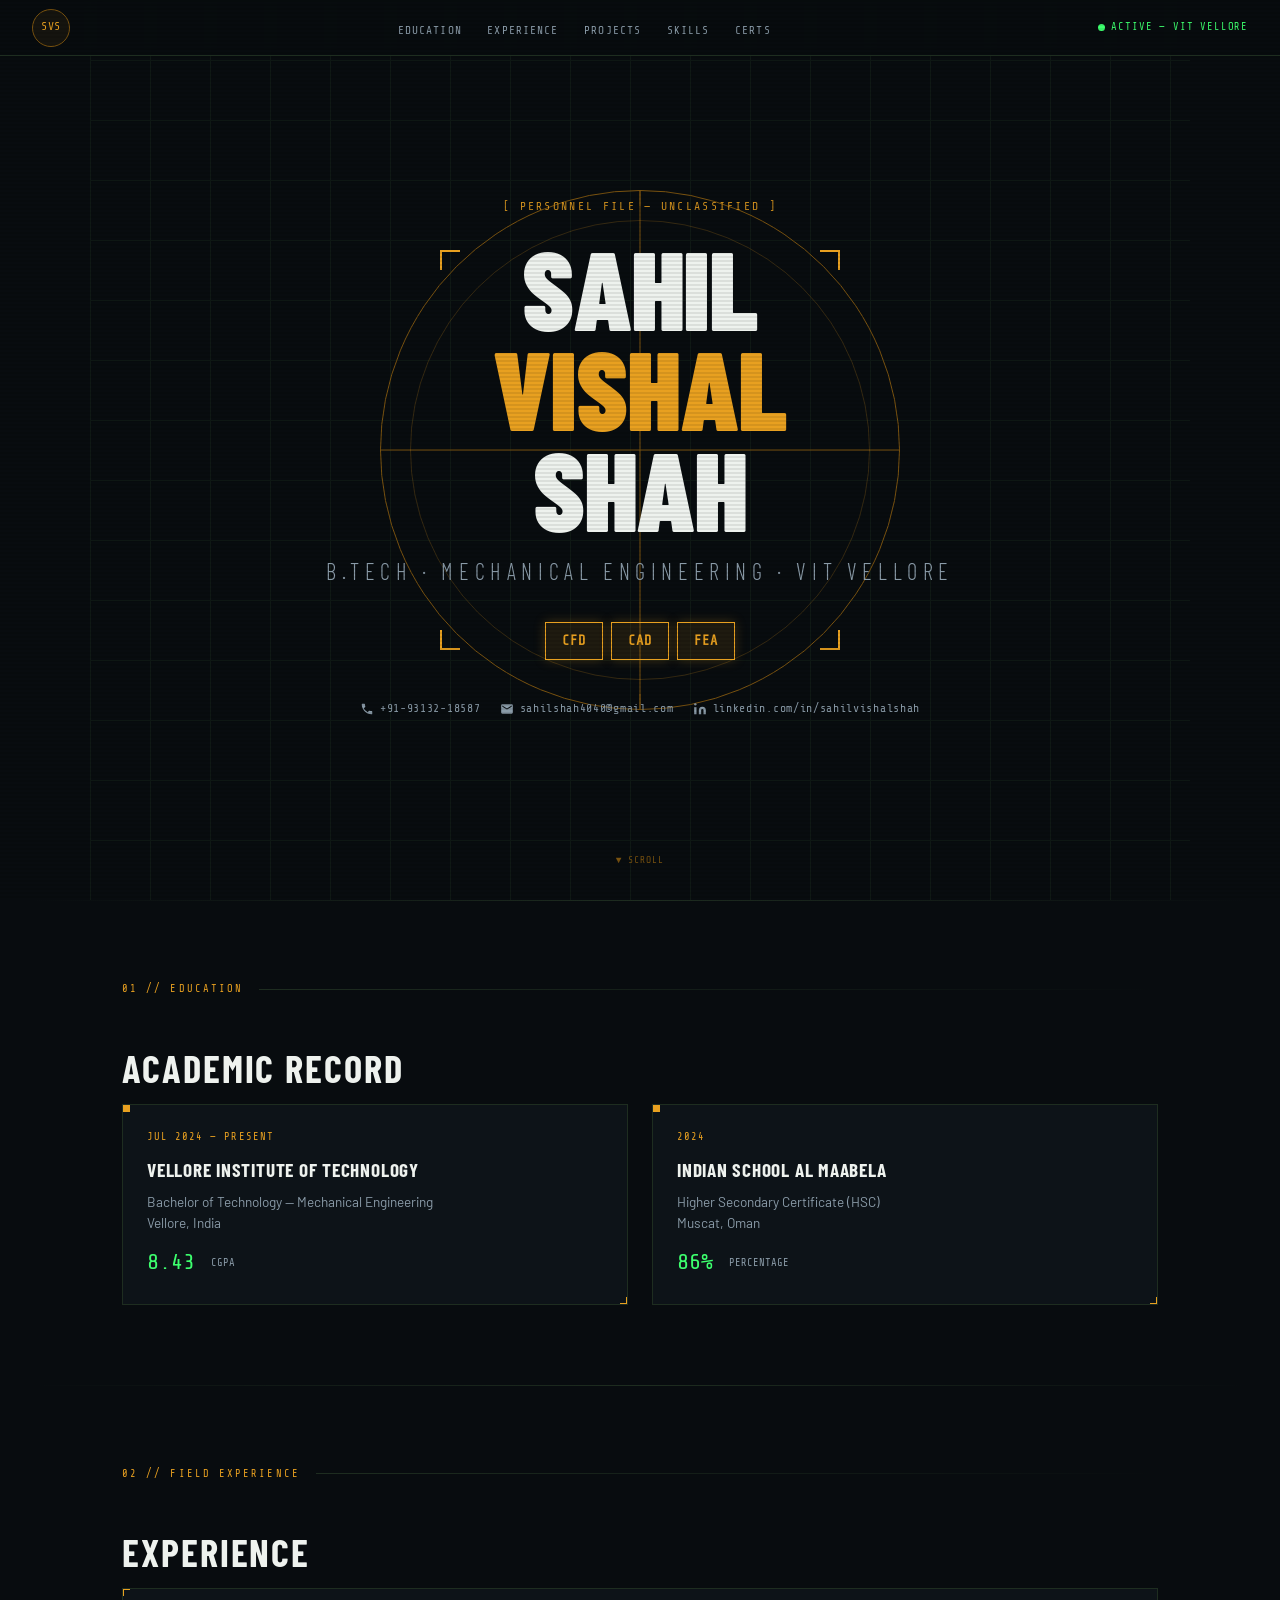
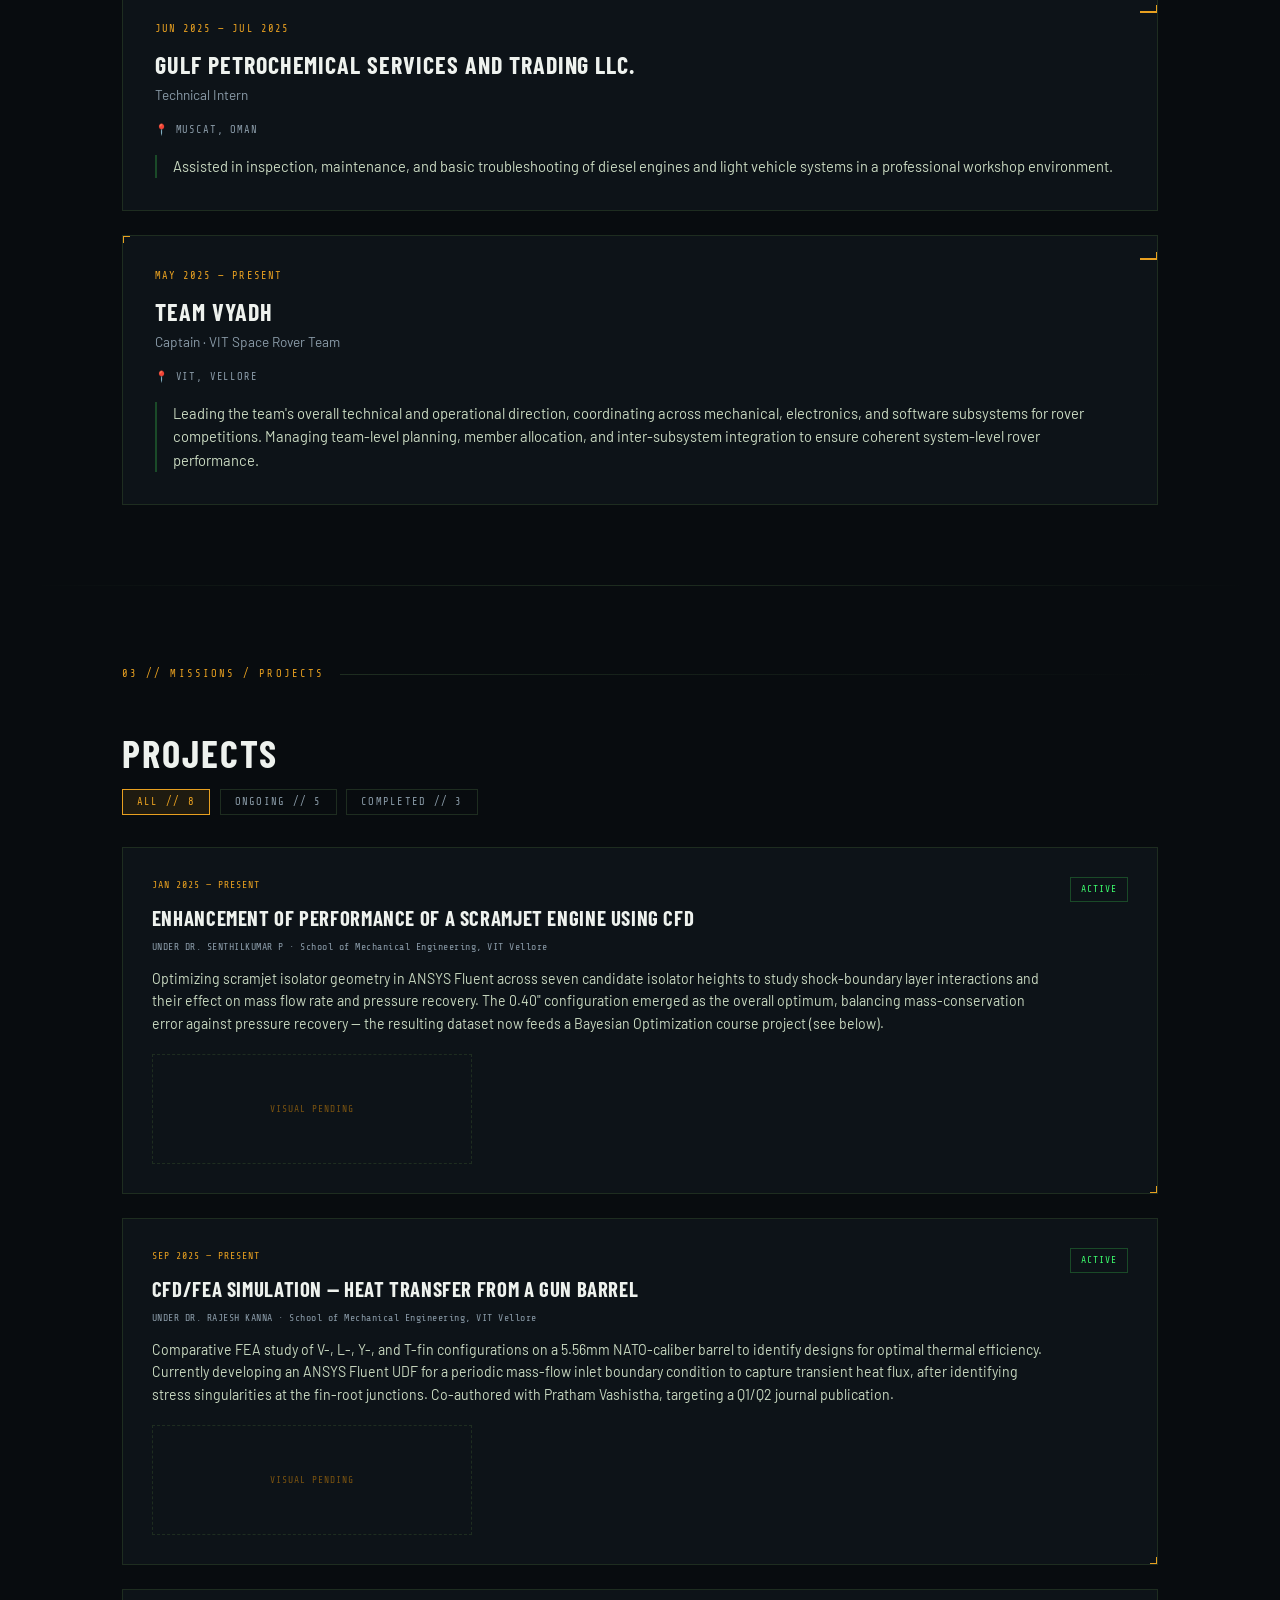
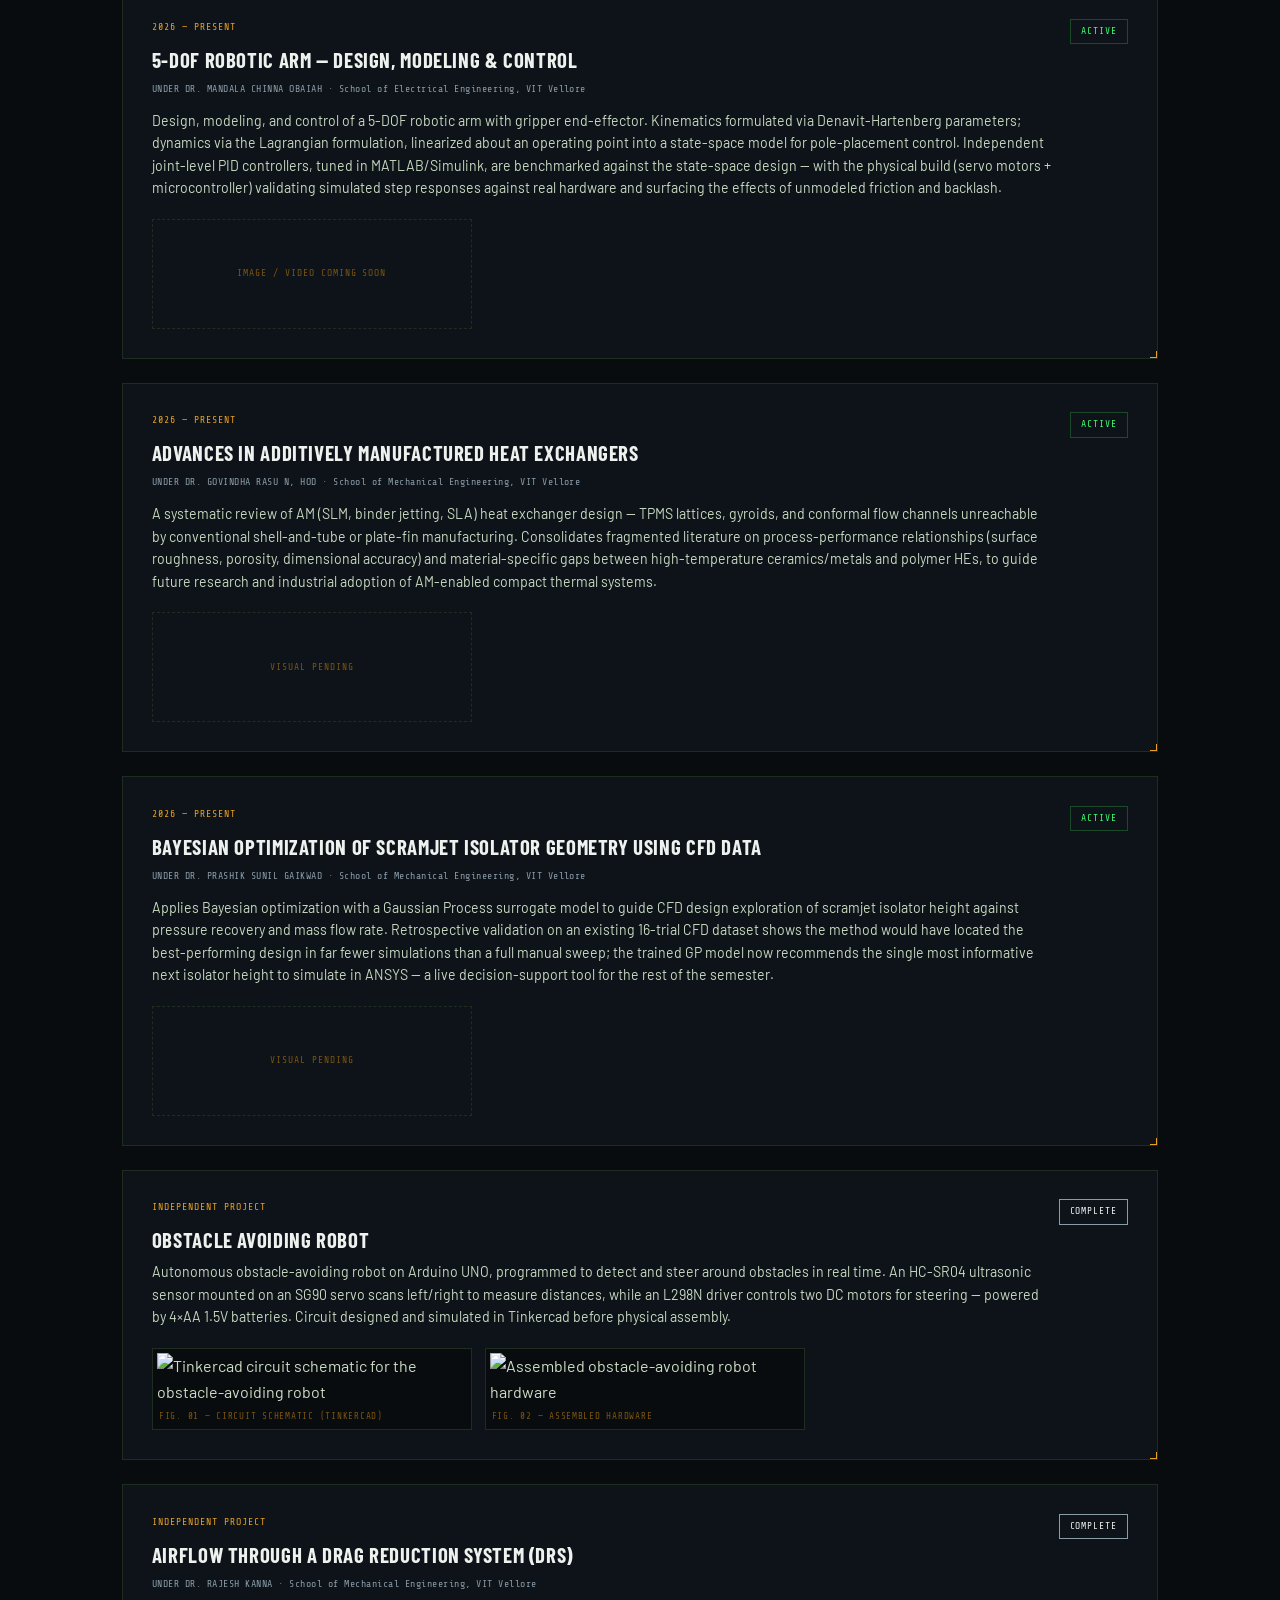
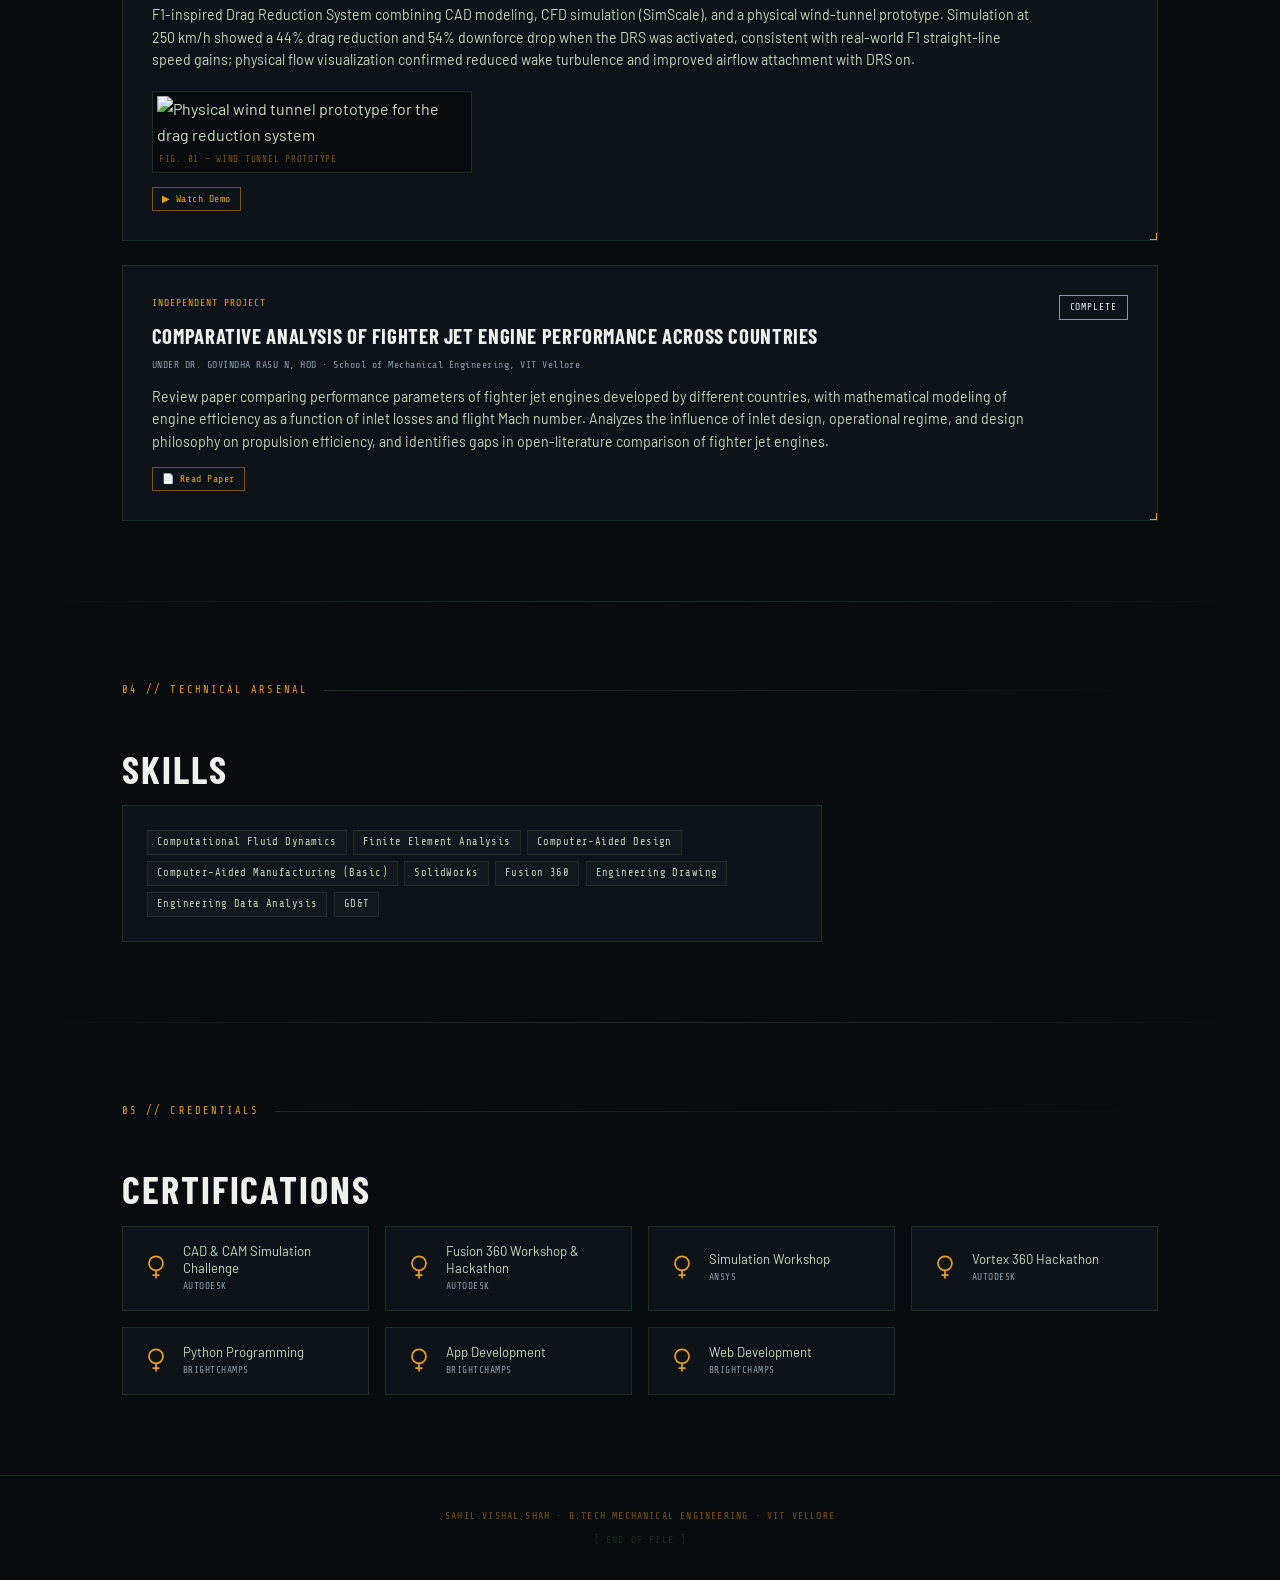
==== index.html @ 817940ab "Update index.html" ====
<!DOCTYPE html>
<html lang="en">
<head>
<meta charset="UTF-8">
<meta name="viewport" content="width=device-width, initial-scale=1.0">
<title>SAHIL VISHAL SHAH — Mechanical Engineer</title>
<link rel="preconnect" href="https://fonts.googleapis.com">
<link href="https://fonts.googleapis.com/css2?family=Share+Tech+Mono&family=Barlow+Condensed:wght@300;500;700;900&family=Barlow:wght@300;400;500&display=swap" rel="stylesheet">
<style>
  :root {
    --bg:        #080C0F;
    --panel:     #0D1318;
    --border:    #1E2D20;
    --amber:     #E8A020;
    --amber-dim: #7A5310;
    --green:     #3DFF6E;
    --green-dim: #1A4A28;
    --steel:     #8A9BA8;
    --text:      #C8D8C0;
    --white:     #EEF2EE;
    --red:       #FF4040;
  }

  *, *::before, *::after { box-sizing: border-box; margin: 0; padding: 0; }

  html { scroll-behavior: smooth; }

  body {
    background: var(--bg);
    color: var(--text);
    font-family: 'Barlow', sans-serif;
    font-size: 16px;
    line-height: 1.6;
    overflow-x: hidden;
  }

  /* ─── SCANLINE OVERLAY ─── */
  body::after {
    content: '';
    position: fixed;
    inset: 0;
    background: repeating-linear-gradient(
      0deg,
      transparent,
      transparent 2px,
      rgba(0,0,0,0.08) 2px,
      rgba(0,0,0,0.08) 4px
    );
    pointer-events: none;
    z-index: 9999;
  }

  /* ─── NAV ─── */
  nav {
    position: fixed;
    top: 0; left: 0; right: 0;
    z-index: 1000;
    display: flex;
    align-items: center;
    justify-content: space-between;
    padding: 0 2rem;
    height: 56px;
    background: rgba(8,12,15,0.92);
    border-bottom: 1px solid var(--border);
    backdrop-filter: blur(8px);
  }

  .nav-id {
    font-family: 'Share Tech Mono', monospace;
    font-size: 0.78rem;
    color: var(--amber);
    letter-spacing: 0.12em;
    text-transform: uppercase;
  }

  .logo-circle {
    width: 38px;
    height: 38px;
    border-radius: 50%;
    border: 1px solid var(--amber-dim);
    display: flex;
    align-items: center;
    justify-content: center;
    background: rgba(232,160,32,0.06);
    cursor: pointer;
    font-family: 'Share Tech Mono', monospace;
    font-size: 0.72rem;
    color: var(--amber);
    letter-spacing: 0.05em;
    transition: border-color 0.25s, background 0.25s, transform 0.25s;
  }

  .logo-circle:hover {
    border-color: var(--amber);
    background: rgba(232,160,32,0.14);
    transform: rotate(8deg);
  }

  .nav-links {
    display: flex;
    gap: 1.6rem;
    list-style: none;
  }

  .nav-links a {
    font-family: 'Share Tech Mono', monospace;
    font-size: 0.7rem;
    color: var(--steel);
    text-decoration: none;
    letter-spacing: 0.1em;
    text-transform: uppercase;
    transition: color 0.2s;
  }

  .nav-links a:hover { color: var(--amber); }

  .nav-status {
    display: flex;
    align-items: center;
    gap: 6px;
    font-family: 'Share Tech Mono', monospace;
    font-size: 0.65rem;
    color: var(--green);
    letter-spacing: 0.08em;
  }

  .status-dot {
    width: 7px; height: 7px;
    border-radius: 50%;
    background: var(--green);
    animation: pulse 2s infinite;
  }

  @keyframes pulse {
    0%, 100% { opacity: 1; }
    50% { opacity: 0.3; }
  }

  /* ─── HERO ─── */
  #hero {
    min-height: 100vh;
    display: flex;
    flex-direction: column;
    align-items: center;
    justify-content: center;
    position: relative;
    padding: 80px 2rem 4rem;
    overflow: hidden;
  }

  /* Grid background */
  #hero::before {
    content: '';
    position: absolute;
    inset: 0;
    background-image:
      linear-gradient(var(--border) 1px, transparent 1px),
      linear-gradient(90deg, var(--border) 1px, transparent 1px);
    background-size: 60px 60px;
    opacity: 0.4;
  }

  /* RETICLE — the signature element */
  .reticle {
    position: absolute;
    top: 50%; left: 50%;
    transform: translate(-50%, -50%);
    width: min(520px, 90vw);
    height: min(520px, 90vw);
    pointer-events: none;
  }

  .reticle-ring {
    position: absolute;
    inset: 0;
    border: 1px solid var(--amber-dim);
    border-radius: 50%;
    animation: reticle-spin 20s linear infinite;
  }

  .reticle-ring::before, .reticle-ring::after {
    content: '';
    position: absolute;
    background: var(--amber-dim);
  }

  /* tick marks */
  .reticle-ring::before {
    width: 1px; height: 16px;
    top: -1px; left: 50%;
    transform: translateX(-50%);
  }

  .reticle-ring::after {
    width: 1px; height: 16px;
    bottom: -1px; left: 50%;
    transform: translateX(-50%);
  }

  .reticle-inner {
    position: absolute;
    inset: 30px;
    border: 1px solid rgba(232,160,32,0.2);
    border-radius: 50%;
    animation: reticle-spin 12s linear infinite reverse;
  }

  /* crosshair lines */
  .reticle-h, .reticle-v {
    position: absolute;
    background: var(--amber-dim);
    top: 50%; left: 0; right: 0;
    height: 1px;
    transform: translateY(-50%);
  }

  .reticle-v {
    top: 0; bottom: 0; left: 50%;
    width: 1px;
    height: auto;
    transform: translateX(-50%);
  }

  /* corner brackets */
  .reticle-corner {
    position: absolute;
    width: 20px; height: 20px;
    border-color: var(--amber);
    border-style: solid;
  }

  .reticle-corner.tl { top: 60px; left: 60px; border-width: 2px 0 0 2px; }
  .reticle-corner.tr { top: 60px; right: 60px; border-width: 2px 2px 0 0; }
  .reticle-corner.bl { bottom: 60px; left: 60px; border-width: 0 0 2px 2px; }
  .reticle-corner.br { bottom: 60px; right: 60px; border-width: 0 2px 2px 0; }

  @keyframes reticle-spin {
    from { transform: rotate(0deg); }
    to   { transform: rotate(360deg); }
  }

  /* Hero content */
  .hero-content {
    position: relative;
    z-index: 2;
    text-align: center;
    max-width: 700px;
  }

  .hero-eyebrow {
    font-family: 'Share Tech Mono', monospace;
    font-size: 0.72rem;
    color: var(--amber);
    letter-spacing: 0.2em;
    text-transform: uppercase;
    margin-bottom: 1.2rem;
    opacity: 0.9;
  }

  .hero-name {
    font-family: 'Barlow Condensed', sans-serif;
    font-size: clamp(3rem, 10vw, 7rem);
    font-weight: 900;
    line-height: 0.9;
    color: var(--white);
    text-transform: uppercase;
    letter-spacing: -0.01em;
    margin-bottom: 1rem;
  }

  .hero-name span { color: var(--amber); }

  .hero-title {
    font-family: 'Barlow Condensed', monospace;
    font-size: clamp(1rem, 3vw, 1.4rem);
    font-weight: 300;
    letter-spacing: 0.25em;
    color: var(--steel);
    text-transform: uppercase;
    margin-bottom: 2rem;
  }

  .hero-tags {
    display: flex;
    flex-wrap: wrap;
    gap: 0.5rem;
    justify-content: center;
    margin-bottom: 2.5rem;
  }

  .tag {
    font-family: 'Share Tech Mono', monospace;
    font-size: 0.65rem;
    padding: 4px 10px;
    border: 1px solid var(--border);
    color: var(--steel);
    letter-spacing: 0.08em;
    text-transform: uppercase;
  }

  .tag.highlight {
    border-color: var(--amber);
    color: var(--amber);
    font-size: 0.85rem;
    font-weight: 700;
    padding: 7px 16px;
    background: rgba(232,160,32,0.1);
    box-shadow: 0 0 12px rgba(232,160,32,0.25);
  }

  .hero-contacts {
    display: flex;
    flex-wrap: wrap;
    gap: 1.2rem;
    justify-content: center;
  }

  .contact-link {
    font-family: 'Share Tech Mono', monospace;
    font-size: 0.72rem;
    color: var(--steel);
    text-decoration: none;
    letter-spacing: 0.06em;
    display: flex;
    align-items: center;
    gap: 6px;
    transition: color 0.2s;
  }

  .contact-link:hover { color: var(--amber); }
  .contact-link svg { width: 14px; height: 14px; fill: currentColor; }

  /* scroll cue */
  .scroll-cue {
    position: absolute;
    bottom: 2rem;
    left: 50%;
    transform: translateX(-50%);
    display: flex;
    flex-direction: column;
    align-items: center;
    gap: 6px;
    font-family: 'Share Tech Mono', monospace;
    font-size: 0.6rem;
    color: var(--amber-dim);
    letter-spacing: 0.1em;
    animation: bounce 2s infinite;
  }

  @keyframes bounce {
    0%, 100% { transform: translateX(-50%) translateY(0); }
    50% { transform: translateX(-50%) translateY(6px); }
  }

  /* ─── SECTIONS ─── */
  section {
    max-width: 1100px;
    margin: 0 auto;
    padding: 5rem 2rem;
  }

  .section-header {
    display: flex;
    align-items: center;
    gap: 1rem;
    margin-bottom: 2.5rem;
  }

  .section-label {
    font-family: 'Share Tech Mono', monospace;
    font-size: 0.65rem;
    color: var(--amber);
    letter-spacing: 0.2em;
    text-transform: uppercase;
    white-space: nowrap;
  }

  .section-line {
    flex: 1;
    height: 1px;
    background: linear-gradient(90deg, var(--border), transparent);
  }

  .section-title {
    font-family: 'Barlow Condensed', sans-serif;
    font-size: clamp(1.6rem, 4vw, 2.4rem);
    font-weight: 700;
    color: var(--white);
    text-transform: uppercase;
    letter-spacing: 0.05em;
    margin-bottom: 0.3rem;
  }

  /* ─── EDUCATION ─── */
  .edu-cards {
    display: grid;
    grid-template-columns: repeat(auto-fit, minmax(280px, 1fr));
    gap: 1.5rem;
  }

  .edu-card {
    border: 1px solid var(--border);
    padding: 1.5rem;
    background: var(--panel);
    position: relative;
    overflow: hidden;
    transition: border-color 0.3s;
  }

  .edu-card::before {
    content: '';
    position: absolute;
    top: 0; left: 0;
    width: 3px;
    height: 100%;
    background: var(--amber);
  }

  .edu-card:hover { border-color: var(--amber-dim); }

  .edu-period {
    font-family: 'Share Tech Mono', monospace;
    font-size: 0.65rem;
    color: var(--amber);
    letter-spacing: 0.1em;
    margin-bottom: 0.6rem;
  }

  .edu-institution {
    font-family: 'Barlow Condensed', sans-serif;
    font-size: 1.2rem;
    font-weight: 700;
    color: var(--white);
    text-transform: uppercase;
    letter-spacing: 0.04em;
    margin-bottom: 0.3rem;
  }

  .edu-degree {
    font-size: 0.85rem;
    color: var(--steel);
    margin-bottom: 0.6rem;
  }

  .edu-score {
    font-family: 'Share Tech Mono', monospace;
    font-size: 1.4rem;
    color: var(--green);
  }

  .edu-score small {
    font-size: 0.65rem;
    color: var(--steel);
    vertical-align: middle;
    margin-left: 4px;
  }

  /* ─── EXPERIENCE / INTERNSHIP ─── */
  .exp-block {
    border: 1px solid var(--border);
    background: var(--panel);
    padding: 2rem;
    position: relative;
    overflow: hidden;
  }

  .exp-block::after {
    content: 'INTERNSHIP';
    position: absolute;
    top: 1rem; right: 1rem;
    font-family: 'Share Tech Mono', monospace;
    font-size: 0.6rem;
    color: var(--amber-dim);
    letter-spacing: 0.15em;
    border: 1px solid var(--amber-dim);
    padding: 2px 8px;
  }

  .exp-period {
    font-family: 'Share Tech Mono', monospace;
    font-size: 0.65rem;
    color: var(--amber);
    letter-spacing: 0.1em;
    margin-bottom: 0.5rem;
  }

  .exp-company {
    font-family: 'Barlow Condensed', sans-serif;
    font-size: 1.5rem;
    font-weight: 700;
    color: var(--white);
    text-transform: uppercase;
    letter-spacing: 0.04em;
  }

  .exp-role {
    font-size: 0.85rem;
    color: var(--steel);
    margin-bottom: 1rem;
  }

  .exp-location {
    font-family: 'Share Tech Mono', monospace;
    font-size: 0.65rem;
    color: var(--steel);
    letter-spacing: 0.08em;
    margin-bottom: 1rem;
  }

  .exp-desc {
    font-size: 0.92rem;
    color: var(--text);
    border-left: 2px solid var(--green-dim);
    padding-left: 1rem;
  }

  /* ─── PROJECTS ─── */
  .project-cards {
    display: grid;
    gap: 1.5rem;
  }

  .project-card {
    border: 1px solid var(--border);
    background: var(--panel);
    padding: 1.8rem;
    display: grid;
    grid-template-columns: 1fr auto;
    gap: 1rem;
    align-items: start;
    transition: border-color 0.3s, background 0.3s;
    position: relative;
    overflow: hidden;
  }

  .project-card::before {
    content: '';
    position: absolute;
    inset: 0;
    background: linear-gradient(135deg, rgba(232,160,32,0.04), transparent 60%);
    opacity: 0;
    transition: opacity 0.3s;
  }

  .project-card:hover { border-color: var(--amber-dim); }
  .project-card:hover::before { opacity: 1; }

  .project-period {
    font-family: 'Share Tech Mono', monospace;
    font-size: 0.62rem;
    color: var(--amber);
    letter-spacing: 0.1em;
    margin-bottom: 0.5rem;
  }

  .project-title {
    font-family: 'Barlow Condensed', sans-serif;
    font-size: 1.3rem;
    font-weight: 700;
    color: var(--white);
    text-transform: uppercase;
    letter-spacing: 0.03em;
    margin-bottom: 0.3rem;
  }

  .project-supervisor {
    font-family: 'Share Tech Mono', monospace;
    font-size: 0.62rem;
    color: var(--steel);
    letter-spacing: 0.05em;
    margin-bottom: 0.8rem;
  }

  .project-desc {
    font-size: 0.88rem;
    color: var(--text);
  }

  .project-badge {
    font-family: 'Share Tech Mono', monospace;
    font-size: 0.6rem;
    padding: 4px 10px;
    border: 1px solid var(--green-dim);
    color: var(--green);
    letter-spacing: 0.1em;
    white-space: nowrap;
    height: fit-content;
  }

  .project-badge.complete {
    border: 1px solid var(--steel);
    color: var(--white);
  }

  .project-card[data-status="hidden"] { display: none; }

  /* ─── PROJECT FILTER ─── */
  .project-filter {
    display: flex;
    gap: 0.6rem;
    margin-bottom: 2rem;
    flex-wrap: wrap;
  }

  .filter-btn {
    font-family: 'Share Tech Mono', monospace;
    font-size: 0.65rem;
    letter-spacing: 0.12em;
    text-transform: uppercase;
    padding: 6px 14px;
    border: 1px solid var(--border);
    background: transparent;
    color: var(--steel);
    cursor: pointer;
    transition: border-color 0.2s, color 0.2s, background 0.2s;
  }

  .filter-btn:hover { border-color: var(--amber-dim); color: var(--amber); }

  .filter-btn.active {
    border-color: var(--amber);
    color: var(--amber);
    background: rgba(232,160,32,0.1);
  }

  /* ─── PROJECT META (guide line + links) ─── */
  .project-guide {
    font-family: 'Share Tech Mono', monospace;
    font-size: 0.62rem;
    color: var(--steel);
    letter-spacing: 0.05em;
    margin-bottom: 0.8rem;
  }

  .project-links {
    display: flex;
    gap: 0.6rem;
    flex-wrap: wrap;
    margin-top: 0.9rem;
  }

  .project-link {
    font-family: 'Share Tech Mono', monospace;
    font-size: 0.62rem;
    color: var(--amber);
    text-decoration: none;
    letter-spacing: 0.05em;
    border: 1px solid var(--amber-dim);
    padding: 3px 9px;
    white-space: nowrap;
    transition: background 0.2s;
  }

  .project-link:hover { background: rgba(232,160,32,0.1); }

  /* ─── PROJECT IMAGES ─── */
  .project-images {
    display: flex;
    gap: 0.8rem;
    flex-wrap: wrap;
    margin-top: 1.2rem;
  }

  .project-img-frame {
    position: relative;
    flex: 1 1 220px;
    max-width: 320px;
    border: 1px solid var(--border);
    background: var(--bg);
    padding: 4px;
  }

  .project-img-frame img {
    display: block;
    width: 100%;
    height: auto;
    filter: saturate(0.9) contrast(1.05);
  }

  .project-img-caption {
    font-family: 'Share Tech Mono', monospace;
    font-size: 0.58rem;
    color: var(--amber-dim);
    letter-spacing: 0.08em;
    text-transform: uppercase;
    padding: 5px 2px 1px;
  }

  .project-img-placeholder {
    flex: 1 1 220px;
    max-width: 320px;
    min-height: 110px;
    border: 1px dashed var(--border);
    display: flex;
    align-items: center;
    justify-content: center;
    text-align: center;
    padding: 1rem;
  }

  .project-img-placeholder span {
    font-family: 'Share Tech Mono', monospace;
    font-size: 0.6rem;
    color: var(--amber-dim);
    letter-spacing: 0.1em;
    text-transform: uppercase;
  }

  /* ─── SKILLS ─── */
  .skills-grid {
    display: grid;
    grid-template-columns: repeat(auto-fit, minmax(240px, 1fr));
    gap: 1.5rem;
  }

  .skill-group {
    border: 1px solid var(--border);
    background: var(--panel);
    padding: 1.5rem;
  }

  .skill-group-title {
    font-family: 'Share Tech Mono', monospace;
    font-size: 0.65rem;
    color: var(--amber);
    letter-spacing: 0.15em;
    text-transform: uppercase;
    margin-bottom: 1rem;
    padding-bottom: 0.5rem;
    border-bottom: 1px solid var(--border);
  }

  .skill-list {
    display: flex;
    flex-wrap: wrap;
    gap: 0.4rem;
  }

  .skill-pill {
    font-family: 'Share Tech Mono', monospace;
    font-size: 0.65rem;
    padding: 3px 9px;
    border: 1px solid var(--border);
    color: var(--text);
    letter-spacing: 0.04em;
    background: rgba(255,255,255,0.02);
    transition: border-color 0.2s, color 0.2s;
  }

  .skill-pill:hover {
    border-color: var(--amber-dim);
    color: var(--amber);
  }

  /* ─── CERTIFICATIONS ─── */
  .cert-list {
    display: grid;
    grid-template-columns: repeat(auto-fit, minmax(220px, 1fr));
    gap: 1rem;
  }

  .cert-item {
    border: 1px solid var(--border);
    background: var(--panel);
    padding: 1rem 1.2rem;
    display: flex;
    align-items: center;
    gap: 0.8rem;
    transition: border-color 0.25s;
  }

  .cert-item:hover { border-color: var(--amber-dim); }

  .cert-icon {
    width: 28px; height: 28px;
    flex-shrink: 0;
    color: var(--amber);
  }

  .cert-name {
    font-size: 0.82rem;
    color: var(--text);
    line-height: 1.3;
  }

  .cert-issuer {
    font-family: 'Share Tech Mono', monospace;
    font-size: 0.6rem;
    color: var(--steel);
    letter-spacing: 0.05em;
    margin-top: 2px;
  }

  /* ─── FOOTER ─── */
  footer {
    border-top: 1px solid var(--border);
    padding: 2rem;
    text-align: center;
    font-family: 'Share Tech Mono', monospace;
    font-size: 0.62rem;
    color: var(--amber-dim);
    letter-spacing: 0.12em;
    text-transform: uppercase;
  }

  /* ─── DIVIDER ─── */
  .section-divider {
    height: 1px;
    background: linear-gradient(90deg, transparent, var(--border), transparent);
    margin: 0 2rem;
  }

  /* ─── HUD CORNERS (decorative on cards) ─── */
  .hud-corners {
    position: relative;
  }

  .hud-corners::before,
  .hud-corners::after {
    content: '';
    position: absolute;
    width: 8px; height: 8px;
    border-color: var(--amber);
    border-style: solid;
  }

  .hud-corners::before { top: -1px; left: -1px; border-width: 2px 0 0 2px; }
  .hud-corners::after  { bottom: -1px; right: -1px; border-width: 0 2px 2px 0; }

  /* ─── MOBILE NAV ─── */
  .hamburger {
    display: none;
    flex-direction: column;
    gap: 5px;
    cursor: pointer;
    padding: 4px;
  }

  .hamburger span {
    display: block;
    width: 22px; height: 2px;
    background: var(--amber);
    transition: 0.3s;
  }

  .mobile-menu {
    display: none;
    position: fixed;
    top: 56px; left: 0; right: 0;
    background: rgba(8,12,15,0.98);
    border-bottom: 1px solid var(--border);
    padding: 1.5rem 2rem;
    z-index: 999;
    flex-direction: column;
    gap: 1rem;
  }

  .mobile-menu.open { display: flex; }

  .mobile-menu a {
    font-family: 'Share Tech Mono', monospace;
    font-size: 0.8rem;
    color: var(--steel);
    text-decoration: none;
    letter-spacing: 0.1em;
    text-transform: uppercase;
    padding: 0.5rem 0;
    border-bottom: 1px solid var(--border);
  }

  .mobile-menu a:hover { color: var(--amber); }

  @media (max-width: 700px) {
    .nav-links { display: none; }
    .nav-status { display: none; }
    .hamburger { display: flex; }

    .project-card {
      grid-template-columns: 1fr;
    }

    .reticle {
      width: 80vw; height: 80vw;
    }

    .reticle-corner.tl { top: 30px; left: 30px; }
    .reticle-corner.tr { top: 30px; right: 30px; }
    .reticle-corner.bl { bottom: 30px; left: 30px; }
    .reticle-corner.br { bottom: 30px; right: 30px; }
  }

  /* ─── FADE IN ANIMATIONS ─── */
  .reveal {
    opacity: 0;
    transform: translateY(20px);
    transition: opacity 0.6s ease, transform 0.6s ease;
  }

  .reveal.visible {
    opacity: 1;
    transform: none;
  }
</style>
</head>
<body>

<!-- NAV -->
<nav>
  <div class="logo-circle" onclick="window.scrollTo({top:0, behavior:'smooth'})" title="Back to top">SVS</div>
  <ul class="nav-links">
    <li><a href="#education">Education</a></li>
    <li><a href="#experience">Experience</a></li>
    <li><a href="#projects">Projects</a></li>
    <li><a href="#skills">Skills</a></li>
    <li><a href="#certs">Certs</a></li>
  </ul>
  <div class="nav-status">
    <span class="status-dot"></span>
    ACTIVE — VIT VELLORE
  </div>
  <div class="hamburger" onclick="toggleMenu()">
    <span></span><span></span><span></span>
  </div>
</nav>

<!-- MOBILE MENU -->
<div class="mobile-menu" id="mobileMenu">
  <a href="#education" onclick="closeMenu()">Education</a>
  <a href="#experience" onclick="closeMenu()">Experience</a>
  <a href="#projects" onclick="closeMenu()">Projects</a>
  <a href="#skills" onclick="closeMenu()">Skills</a>
  <a href="#certs" onclick="closeMenu()">Certifications</a>
</div>

<!-- HERO -->
<section id="hero">
  <!-- Targeting reticle -->
  <div class="reticle">
    <div class="reticle-ring">
      <div class="reticle-h"></div>
      <div class="reticle-v"></div>
    </div>
    <div class="reticle-inner"></div>
    <div class="reticle-corner tl"></div>
    <div class="reticle-corner tr"></div>
    <div class="reticle-corner bl"></div>
    <div class="reticle-corner br"></div>
  </div>

  <div class="hero-content">
    <div class="hero-eyebrow">[ PERSONNEL FILE — UNCLASSIFIED ]</div>
    <h1 class="hero-name">SAHIL<br><span>VISHAL</span><br>SHAH</h1>
    <div class="hero-title">B.Tech · Mechanical Engineering · VIT Vellore</div>
    <div class="hero-tags">
      <span class="tag highlight">CFD</span>
      <span class="tag highlight">CAD</span>
      <span class="tag highlight">FEA</span>
    </div>
    <div class="hero-contacts">
      <a class="contact-link" href="tel:+919313218587">
        <svg viewBox="0 0 24 24"><path d="M6.6 10.8c1.4 2.8 3.8 5.1 6.6 6.6l2.2-2.2c.3-.3.7-.4 1-.2 1.1.4 2.3.6 3.6.6.6 0 1 .4 1 1V20c0 .6-.4 1-1 1-9.4 0-17-7.6-17-17 0-.6.4-1 1-1h3.5c.6 0 1 .4 1 1 0 1.3.2 2.5.6 3.6.1.3 0 .7-.2 1L6.6 10.8z"/></svg>
        +91-93132-18587
      </a>
      <a class="contact-link" href="mailto:sahilshah4040@gmail.com">
        <svg viewBox="0 0 24 24"><path d="M20 4H4c-1.1 0-2 .9-2 2v12c0 1.1.9 2 2 2h16c1.1 0 2-.9 2-2V6c0-1.1-.9-2-2-2zm0 4l-8 5-8-5V6l8 5 8-5v2z"/></svg>
        sahilshah4040@gmail.com
      </a>
      <a class="contact-link" href="https://www.linkedin.com/in/sahilvishalshah" target="_blank">
        <svg viewBox="0 0 24 24"><path d="M16 8a6 6 0 016 6v7h-4v-7a2 2 0 00-2-2 2 2 0 00-2 2v7h-4v-7a6 6 0 016-6zM2 9h4v12H2z"/><circle cx="4" cy="4" r="2"/></svg>
        linkedin.com/in/sahilvishalshah
      </a>
    </div>
  </div>

  <div class="scroll-cue">
    ▼ SCROLL
  </div>
</section>

<div class="section-divider"></div>

<!-- EDUCATION -->
<section id="education">
  <div class="section-header reveal">
    <div class="section-label">01 // EDUCATION</div>
    <div class="section-line"></div>
  </div>
  <h2 class="section-title reveal">Academic Record</h2>
  <div class="edu-cards">
    <div class="edu-card reveal hud-corners">
      <div class="edu-period">JUL 2024 — PRESENT</div>
      <div class="edu-institution">Vellore Institute of Technology</div>
      <div class="edu-degree">Bachelor of Technology — Mechanical Engineering<br>Vellore, India</div>
      <div class="edu-score">8.43 <small>CGPA</small></div>
    </div>
    <div class="edu-card reveal hud-corners">
      <div class="edu-period">2024</div>
      <div class="edu-institution">Indian School Al Maabela</div>
      <div class="edu-degree">Higher Secondary Certificate (HSC)<br>Muscat, Oman</div>
      <div class="edu-score">86% <small>PERCENTAGE</small></div>
    </div>
  </div>
</section>

<div class="section-divider"></div>

<!-- EXPERIENCE -->
<section id="experience">
  <div class="section-header reveal">
    <div class="section-label">02 // FIELD EXPERIENCE</div>
    <div class="section-line"></div>
  </div>
  <h2 class="section-title reveal">Experience</h2>
  <div class="exp-block reveal hud-corners">
    <div class="exp-period">JUN 2025 — JUL 2025</div>
    <div class="exp-company">Gulf Petrochemical Services and Trading LLC.</div>
    <div class="exp-role">Technical Intern</div>
    <div class="exp-location">📍 MUSCAT, OMAN</div>
    <div class="exp-desc">
      Assisted in inspection, maintenance, and basic troubleshooting of diesel engines and light vehicle systems in a professional workshop environment.
    </div>
  </div>

  <div class="exp-block reveal hud-corners" style="margin-top: 1.5rem;">
    <div class="exp-period">MAY 2025 — PRESENT</div>
    <div class="exp-company">Team Vyadh</div>
    <div class="exp-role">Captain · VIT Space Rover Team</div>
    <div class="exp-location">📍 VIT, VELLORE</div>
    <div class="exp-desc">
      Leading the team's overall technical and operational direction, coordinating across mechanical, electronics, and software subsystems for rover competitions. Managing team-level planning, member allocation, and inter-subsystem integration to ensure coherent system-level rover performance.
    </div>
  </div>
</section>

<div class="section-divider"></div>

<!-- PROJECTS -->
<section id="projects">
  <div class="section-header reveal">
    <div class="section-label">03 // MISSIONS / PROJECTS</div>
    <div class="section-line"></div>
  </div>
  <h2 class="section-title reveal">Projects</h2>

  <div class="project-filter reveal">
    <button class="filter-btn active" onclick="filterProjects('all', this)">All // 8</button>
    <button class="filter-btn" onclick="filterProjects('active', this)">Ongoing // 5</button>
    <button class="filter-btn" onclick="filterProjects('complete', this)">Completed // 3</button>
  </div>

  <div class="project-cards">

    <!-- ONGOING: Scramjet Isolator CFD -->
    <div class="project-card reveal hud-corners" data-cat="active">
      <div>
        <div class="project-period">JAN 2025 — PRESENT</div>
        <div class="project-title">Enhancement of Performance of a Scramjet Engine using CFD</div>
        <div class="project-guide">UNDER DR. SENTHILKUMAR P · School of Mechanical Engineering, VIT Vellore</div>
        <div class="project-desc">
          Optimizing scramjet isolator geometry in ANSYS Fluent across seven candidate isolator heights to study shock-boundary layer interactions and their effect on mass flow rate and pressure recovery. The 0.40" configuration emerged as the overall optimum, balancing mass-conservation error against pressure recovery — the resulting dataset now feeds a Bayesian Optimization course project (see below).
        </div>
        <div class="project-images">
          <div class="project-img-placeholder"><span>Visual pending</span></div>
        </div>
      </div>
      <div class="project-badge">ACTIVE</div>
    </div>

    <!-- ONGOING: Gun Barrel Fin FEA -->
    <div class="project-card reveal hud-corners" data-cat="active">
      <div>
        <div class="project-period">SEP 2025 — PRESENT</div>
        <div class="project-title">CFD/FEA Simulation — Heat Transfer from a Gun Barrel</div>
        <div class="project-guide">UNDER DR. RAJESH KANNA · School of Mechanical Engineering, VIT Vellore</div>
        <div class="project-desc">
          Comparative FEA study of V-, L-, Y-, and T-fin configurations on a 5.56mm NATO-caliber barrel to identify designs for optimal thermal efficiency. Currently developing an ANSYS Fluent UDF for a periodic mass-flow inlet boundary condition to capture transient heat flux, after identifying stress singularities at the fin-root junctions. Co-authored with Pratham Vashistha, targeting a Q1/Q2 journal publication.
        </div>
        <div class="project-images">
          <div class="project-img-placeholder"><span>Visual pending</span></div>
        </div>
      </div>
      <div class="project-badge">ACTIVE</div>
    </div>

    <!-- ONGOING: 5-DOF Robotic Arm -->
    <div class="project-card reveal hud-corners" data-cat="active">
      <div>
        <div class="project-period">2026 — PRESENT</div>
        <div class="project-title">5-DOF Robotic Arm — Design, Modeling & Control</div>
        <div class="project-guide">UNDER DR. MANDALA CHINNA OBAIAH · School of Electrical Engineering, VIT Vellore</div>
        <div class="project-desc">
          Design, modeling, and control of a 5-DOF robotic arm with gripper end-effector. Kinematics formulated via Denavit-Hartenberg parameters; dynamics via the Lagrangian formulation, linearized about an operating point into a state-space model for pole-placement control. Independent joint-level PID controllers, tuned in MATLAB/Simulink, are benchmarked against the state-space design — with the physical build (servo motors + microcontroller) validating simulated step responses against real hardware and surfacing the effects of unmodeled friction and backlash.
        </div>
        <div class="project-images">
          <div class="project-img-placeholder"><span>Image / video coming soon</span></div>
        </div>
      </div>
      <div class="project-badge">ACTIVE</div>
    </div>

    <!-- ONGOING: AM Heat Exchangers Review -->
    <div class="project-card reveal hud-corners" data-cat="active">
      <div>
        <div class="project-period">2026 — PRESENT</div>
        <div class="project-title">Advances in Additively Manufactured Heat Exchangers</div>
        <div class="project-guide">UNDER DR. GOVINDHA RASU N, HOD · School of Mechanical Engineering, VIT Vellore</div>
        <div class="project-desc">
          A systematic review of AM (SLM, binder jetting, SLA) heat exchanger design — TPMS lattices, gyroids, and conformal flow channels unreachable by conventional shell-and-tube or plate-fin manufacturing. Consolidates fragmented literature on process-performance relationships (surface roughness, porosity, dimensional accuracy) and material-specific gaps between high-temperature ceramics/metals and polymer HEs, to guide future research and industrial adoption of AM-enabled compact thermal systems.
        </div>
        <div class="project-images">
          <div class="project-img-placeholder"><span>Visual pending</span></div>
        </div>
      </div>
      <div class="project-badge">ACTIVE</div>
    </div>

    <!-- ONGOING: Bayesian Optimization -->
    <div class="project-card reveal hud-corners" data-cat="active">
      <div>
        <div class="project-period">2026 — PRESENT</div>
        <div class="project-title">Bayesian Optimization of Scramjet Isolator Geometry using CFD Data</div>
        <div class="project-guide">UNDER DR. PRASHIK SUNIL GAIKWAD · School of Mechanical Engineering, VIT Vellore</div>
        <div class="project-desc">
          Applies Bayesian optimization with a Gaussian Process surrogate model to guide CFD design exploration of scramjet isolator height against pressure recovery and mass flow rate. Retrospective validation on an existing 16-trial CFD dataset shows the method would have located the best-performing design in far fewer simulations than a full manual sweep; the trained GP model now recommends the single most informative next isolator height to simulate in ANSYS — a live decision-support tool for the rest of the semester.
        </div>
        <div class="project-images">
          <div class="project-img-placeholder"><span>Visual pending</span></div>
        </div>
      </div>
      <div class="project-badge">ACTIVE</div>
    </div>

    <!-- COMPLETED: Obstacle Avoiding Robot -->
    <div class="project-card reveal hud-corners" data-cat="complete">
      <div>
        <div class="project-period">INDEPENDENT PROJECT</div>
        <div class="project-title">Obstacle Avoiding Robot</div>
        <div class="project-desc">
          Autonomous obstacle-avoiding robot on Arduino UNO, programmed to detect and steer around obstacles in real time. An HC-SR04 ultrasonic sensor mounted on an SG90 servo scans left/right to measure distances, while an L298N driver controls two DC motors for steering — powered by 4×AA 1.5V batteries. Circuit designed and simulated in Tinkercad before physical assembly.
        </div>
        <div class="project-images">
          <div class="project-img-frame">
            <img src="images/obstacle-robot-circuit.png" alt="Tinkercad circuit schematic for the obstacle-avoiding robot">
            <div class="project-img-caption">Fig. 01 — Circuit Schematic (Tinkercad)</div>
          </div>
          <div class="project-img-frame">
            <img src="images/obstacle-robot-photo.png" alt="Assembled obstacle-avoiding robot hardware">
            <div class="project-img-caption">Fig. 02 — Assembled Hardware</div>
          </div>
        </div>
      </div>
      <div class="project-badge complete">COMPLETE</div>
    </div>

    <!-- COMPLETED: Drag Reduction System -->
    <div class="project-card reveal hud-corners" data-cat="complete">
      <div>
        <div class="project-period">INDEPENDENT PROJECT</div>
        <div class="project-title">Airflow Through a Drag Reduction System (DRS)</div>
        <div class="project-guide">UNDER DR. RAJESH KANNA · School of Mechanical Engineering, VIT Vellore</div>
        <div class="project-desc">
          F1-inspired Drag Reduction System combining CAD modeling, CFD simulation (SimScale), and a physical wind-tunnel prototype. Simulation at 250 km/h showed a 44% drag reduction and 54% downforce drop when the DRS was activated, consistent with real-world F1 straight-line speed gains; physical flow visualization confirmed reduced wake turbulence and improved airflow attachment with DRS on.
        </div>
        <div class="project-images">
          <div class="project-img-frame">
            <img src="images/drs-wind-tunnel.png" alt="Physical wind tunnel prototype for the drag reduction system">
            <div class="project-img-caption">Fig. 01 — Wind Tunnel Prototype</div>
          </div>
        </div>
        <div class="project-links">
          <a class="project-link" href="https://www.youtube.com/watch?v=X-3TccOcbLE" target="_blank">▶ Watch Demo</a>
        </div>
      </div>
      <div class="project-badge complete">COMPLETE</div>
    </div>

    <!-- COMPLETED: Thermal Review Paper -->
    <div class="project-card reveal hud-corners" data-cat="complete">
      <div>
        <div class="project-period">INDEPENDENT PROJECT</div>
        <div class="project-title">Comparative Analysis of Fighter Jet Engine Performance Across Countries</div>
        <div class="project-guide">UNDER DR. GOVINDHA RASU N, HOD · School of Mechanical Engineering, VIT Vellore</div>
        <div class="project-desc">
          Review paper comparing performance parameters of fighter jet engines developed by different countries, with mathematical modeling of engine efficiency as a function of inlet losses and flight Mach number. Analyzes the influence of inlet design, operational regime, and design philosophy on propulsion efficiency, and identifies gaps in open-literature comparison of fighter jet engines.
        </div>
        <div class="project-links">
          <a class="project-link" href="https://drive.google.com/file/d/1XifzR8JnTQxOH3r7nvrmRLra52rKJCm0/view?usp=sharing" target="_blank">📄 Read Paper</a>
        </div>
      </div>
      <div class="project-badge complete">COMPLETE</div>
    </div>

  </div>
</section>

<script>
  function filterProjects(cat, btn) {
    document.querySelectorAll('.filter-btn').forEach(b => b.classList.remove('active'));
    btn.classList.add('active');
    document.querySelectorAll('.project-card').forEach(card => {
      const show = cat === 'all' || card.dataset.cat === cat;
      card.style.display = show ? '' : 'none';
    });
  }
</script>

<div class="section-divider"></div>

<!-- SKILLS -->
<section id="skills">
  <div class="section-header reveal">
    <div class="section-label">04 // TECHNICAL ARSENAL</div>
    <div class="section-line"></div>
  </div>
  <h2 class="section-title reveal">Skills</h2>
  <div class="skill-group reveal" style="max-width: 700px;">
    <div class="skill-list">
      <span class="skill-pill">Computational Fluid Dynamics</span>
      <span class="skill-pill">Finite Element Analysis</span>
      <span class="skill-pill">Computer-Aided Design</span>
      <span class="skill-pill">Computer-Aided Manufacturing (Basic)</span>
      <span class="skill-pill">SolidWorks</span>
      <span class="skill-pill">Fusion 360</span>
      <span class="skill-pill">Engineering Drawing</span>
      <span class="skill-pill">Engineering Data Analysis</span>
      <span class="skill-pill">GD&T</span>
    </div>
  </div>
</section>

<div class="section-divider"></div>

<!-- CERTIFICATIONS -->
<section id="certs">
  <div class="section-header reveal">
    <div class="section-label">05 // CREDENTIALS</div>
    <div class="section-line"></div>
  </div>
  <h2 class="section-title reveal">Certifications</h2>
  <div class="cert-list">

    <div class="cert-item reveal">
      <svg class="cert-icon" viewBox="0 0 24 24" fill="none" stroke="currentColor" stroke-width="1.5">
        <circle cx="12" cy="8" r="6"/><path d="M12 14v7M9 18h6"/>
      </svg>
      <div>
        <div class="cert-name">CAD & CAM Simulation Challenge</div>
        <div class="cert-issuer">AUTODESK</div>
      </div>
    </div>

    <div class="cert-item reveal">
      <svg class="cert-icon" viewBox="0 0 24 24" fill="none" stroke="currentColor" stroke-width="1.5">
        <circle cx="12" cy="8" r="6"/><path d="M12 14v7M9 18h6"/>
      </svg>
      <div>
        <div class="cert-name">Fusion 360 Workshop & Hackathon</div>
        <div class="cert-issuer">AUTODESK</div>
      </div>
    </div>

    <div class="cert-item reveal">
      <svg class="cert-icon" viewBox="0 0 24 24" fill="none" stroke="currentColor" stroke-width="1.5">
        <circle cx="12" cy="8" r="6"/><path d="M12 14v7M9 18h6"/>
      </svg>
      <div>
        <div class="cert-name">Simulation Workshop</div>
        <div class="cert-issuer">ANSYS</div>
      </div>
    </div>

    <div class="cert-item reveal">
      <svg class="cert-icon" viewBox="0 0 24 24" fill="none" stroke="currentColor" stroke-width="1.5">
        <circle cx="12" cy="8" r="6"/><path d="M12 14v7M9 18h6"/>
      </svg>
      <div>
        <div class="cert-name">Vortex 360 Hackathon</div>
        <div class="cert-issuer">AUTODESK</div>
      </div>
    </div>

    <div class="cert-item reveal">
      <svg class="cert-icon" viewBox="0 0 24 24" fill="none" stroke="currentColor" stroke-width="1.5">
        <circle cx="12" cy="8" r="6"/><path d="M12 14v7M9 18h6"/>
      </svg>
      <div>
        <div class="cert-name">Python Programming</div>
        <div class="cert-issuer">BRIGHTCHAMPS</div>
      </div>
    </div>

    <div class="cert-item reveal">
      <svg class="cert-icon" viewBox="0 0 24 24" fill="none" stroke="currentColor" stroke-width="1.5">
        <circle cx="12" cy="8" r="6"/><path d="M12 14v7M9 18h6"/>
      </svg>
      <div>
        <div class="cert-name">App Development</div>
        <div class="cert-issuer">BRIGHTCHAMPS</div>
      </div>
    </div>

    <div class="cert-item reveal">
      <svg class="cert-icon" viewBox="0 0 24 24" fill="none" stroke="currentColor" stroke-width="1.5">
        <circle cx="12" cy="8" r="6"/><path d="M12 14v7M9 18h6"/>
      </svg>
      <div>
        <div class="cert-name">Web Development</div>
        <div class="cert-issuer">BRIGHTCHAMPS</div>
      </div>
    </div>

  </div>
</section>

<footer>
  <div>SAHIL VISHAL SHAH · B.TECH MECHANICAL ENGINEERING · VIT VELLORE</div>
  <div style="margin-top:8px; color: var(--border);">[ END OF FILE ]</div>
</footer>

<script>
  // Mobile menu
  function toggleMenu() {
    document.getElementById('mobileMenu').classList.toggle('open');
  }
  function closeMenu() {
    document.getElementById('mobileMenu').classList.remove('open');
  }

  // Scroll reveal
  const revealEls = document.querySelectorAll('.reveal');
  const observer = new IntersectionObserver((entries) => {
    entries.forEach((entry, i) => {
      if (entry.isIntersecting) {
        setTimeout(() => {
          entry.target.classList.add('visible');
        }, 80 * (entry.target.dataset.delay || 0));
        observer.unobserve(entry.target);
      }
    });
  }, { threshold: 0.12 });

  revealEls.forEach((el, i) => {
    el.dataset.delay = i % 4;
    observer.observe(el);
  });
</script>
</body>
</html>
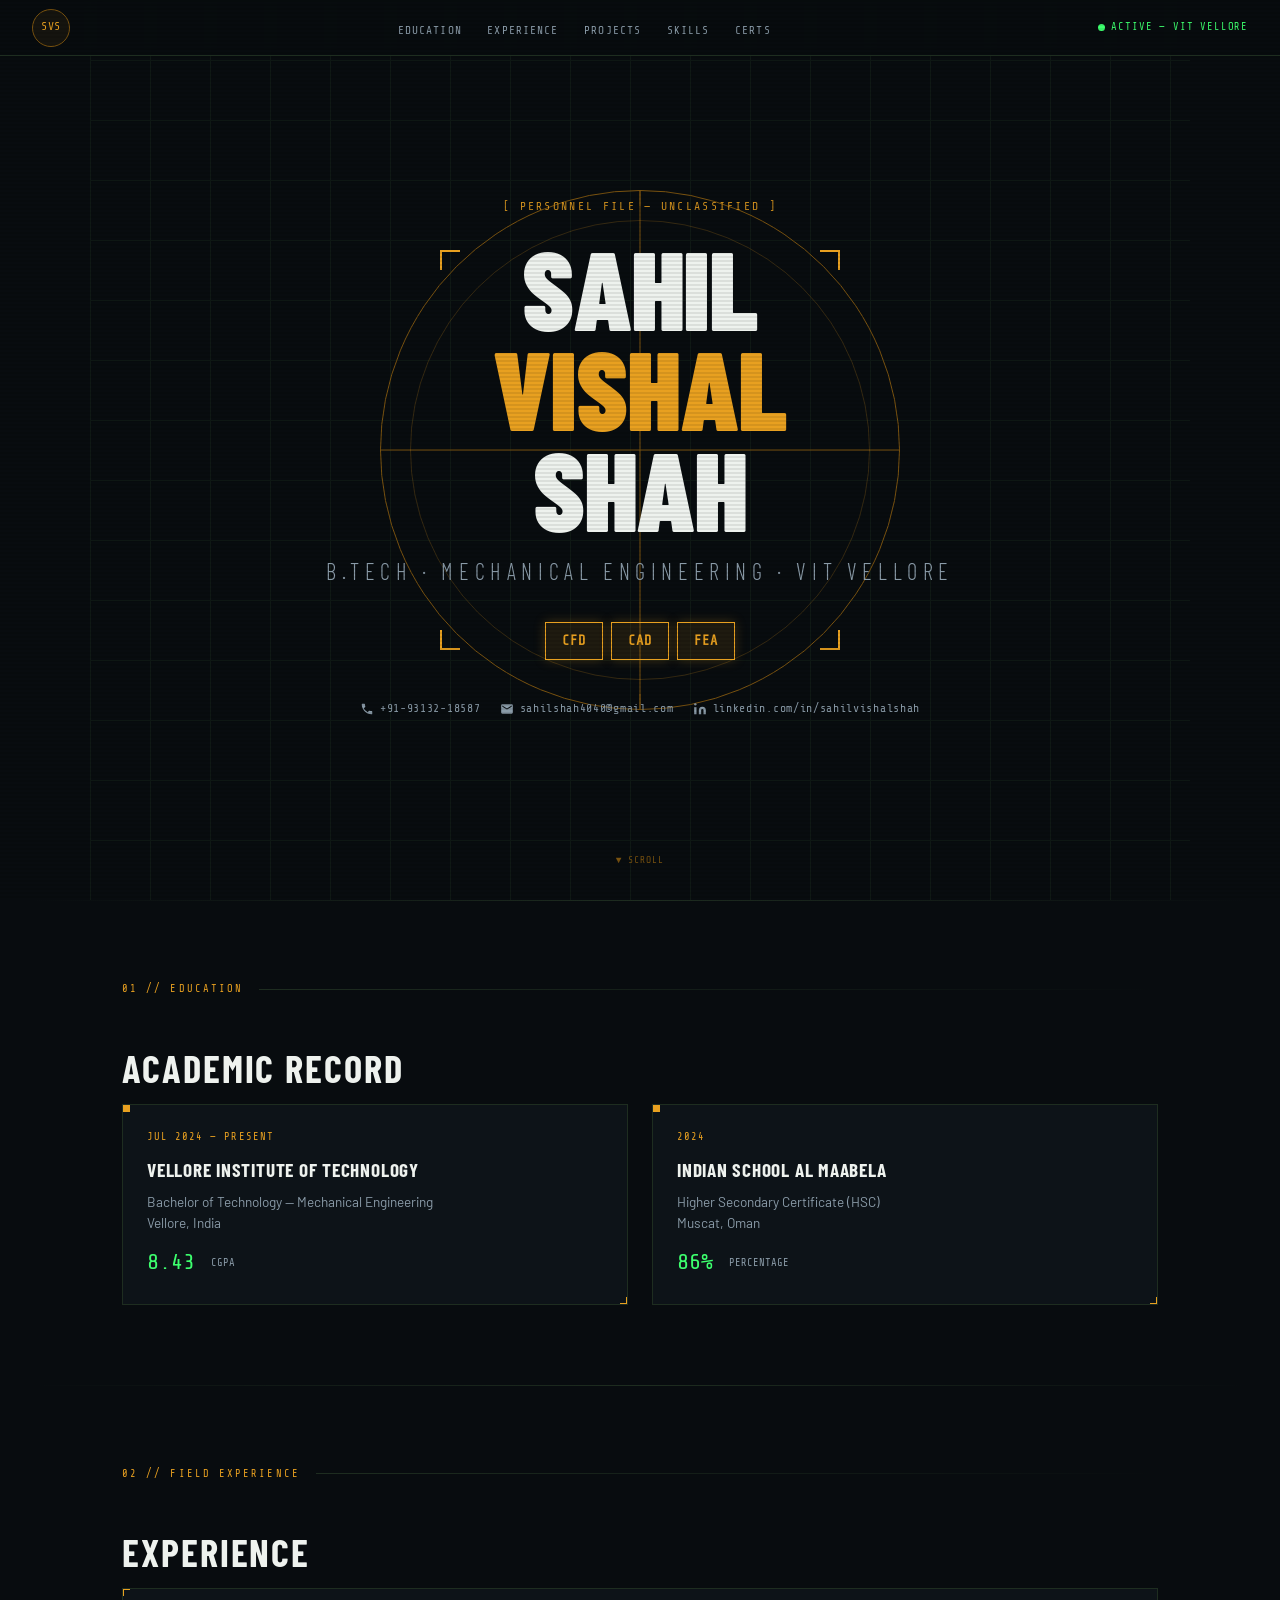
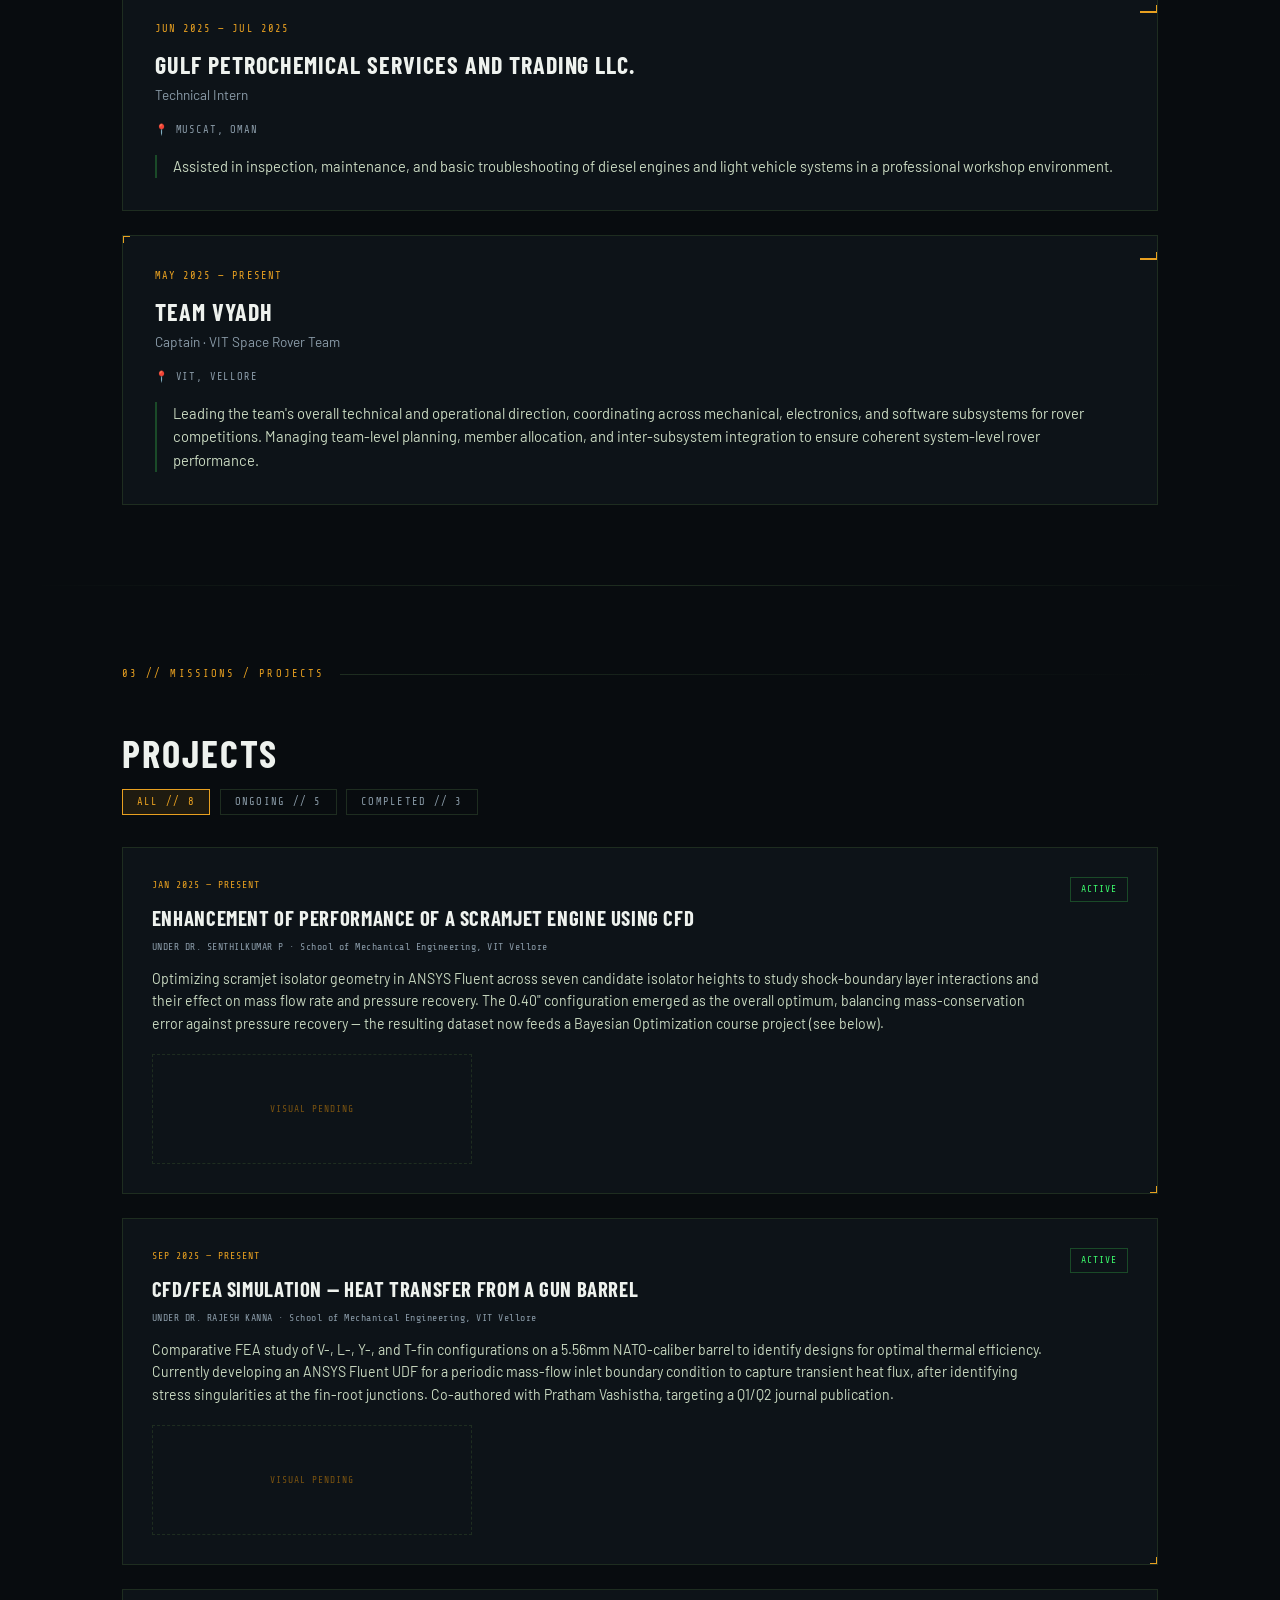
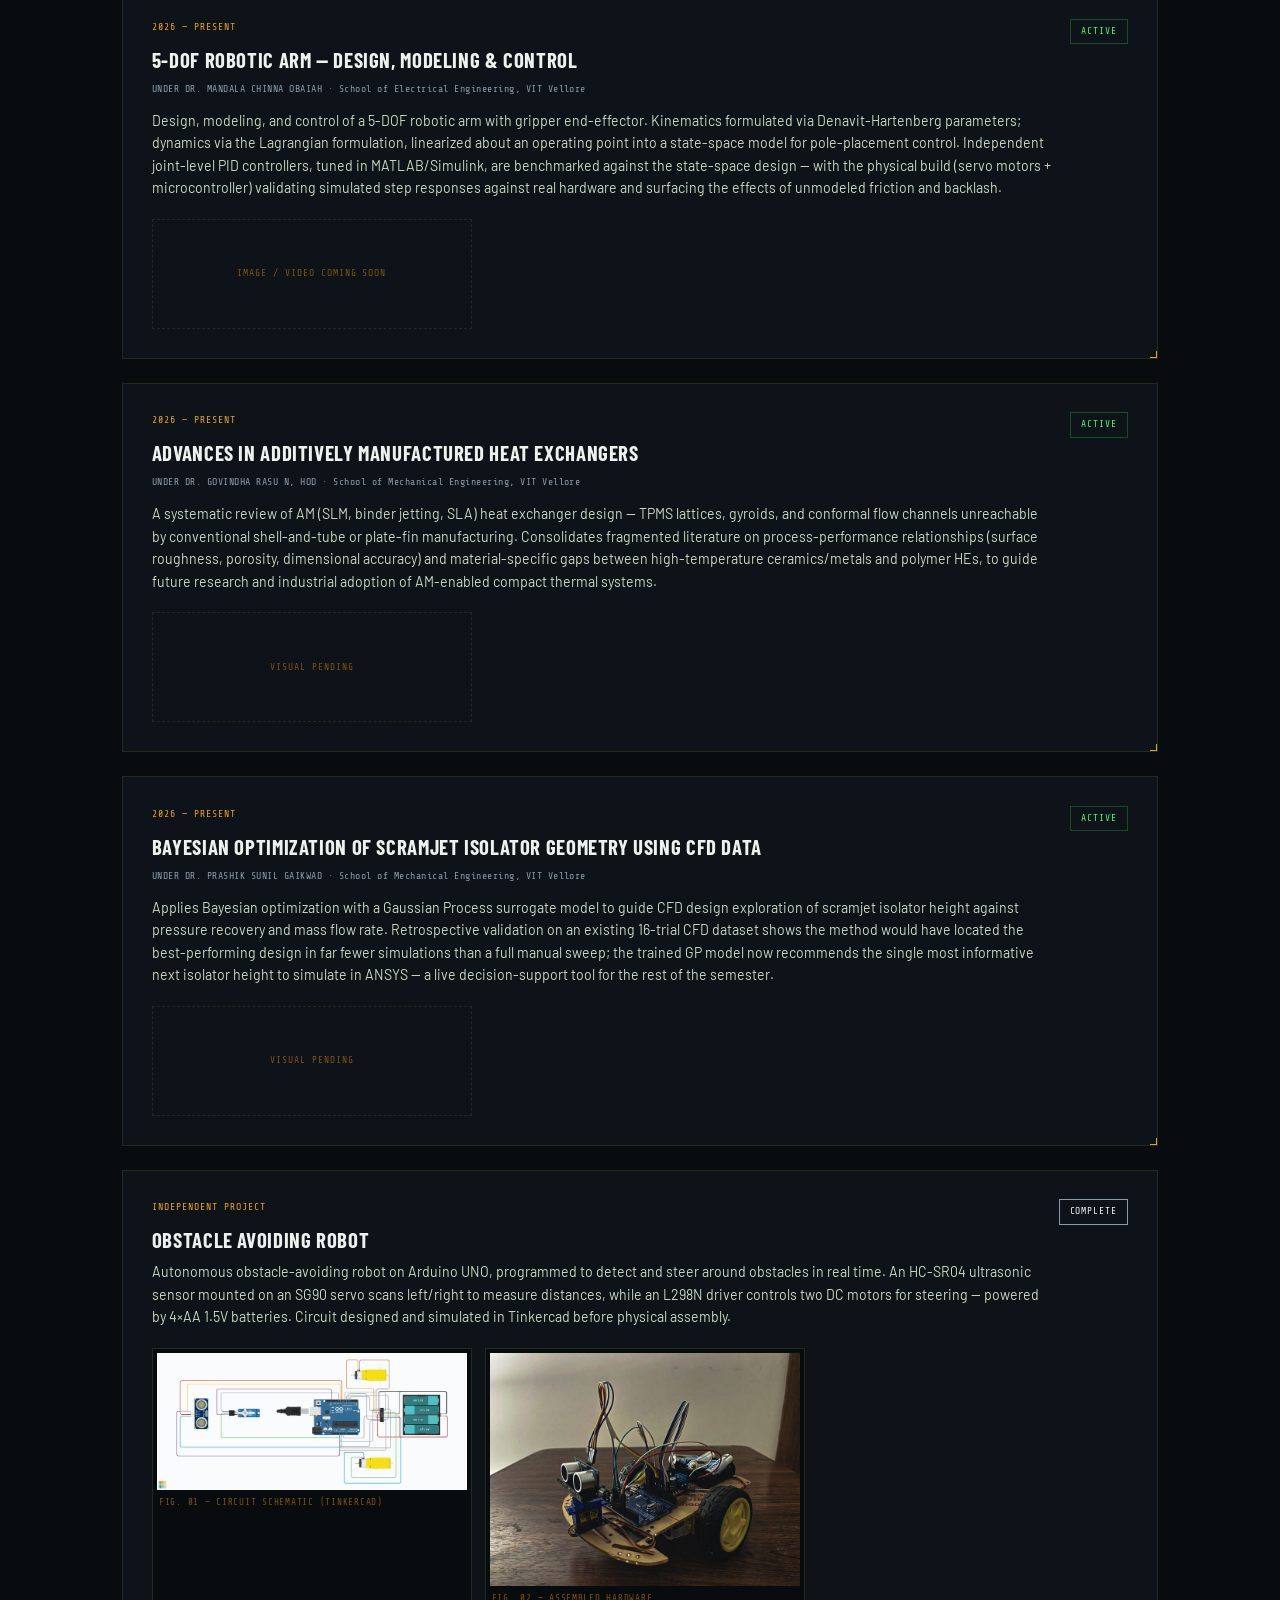
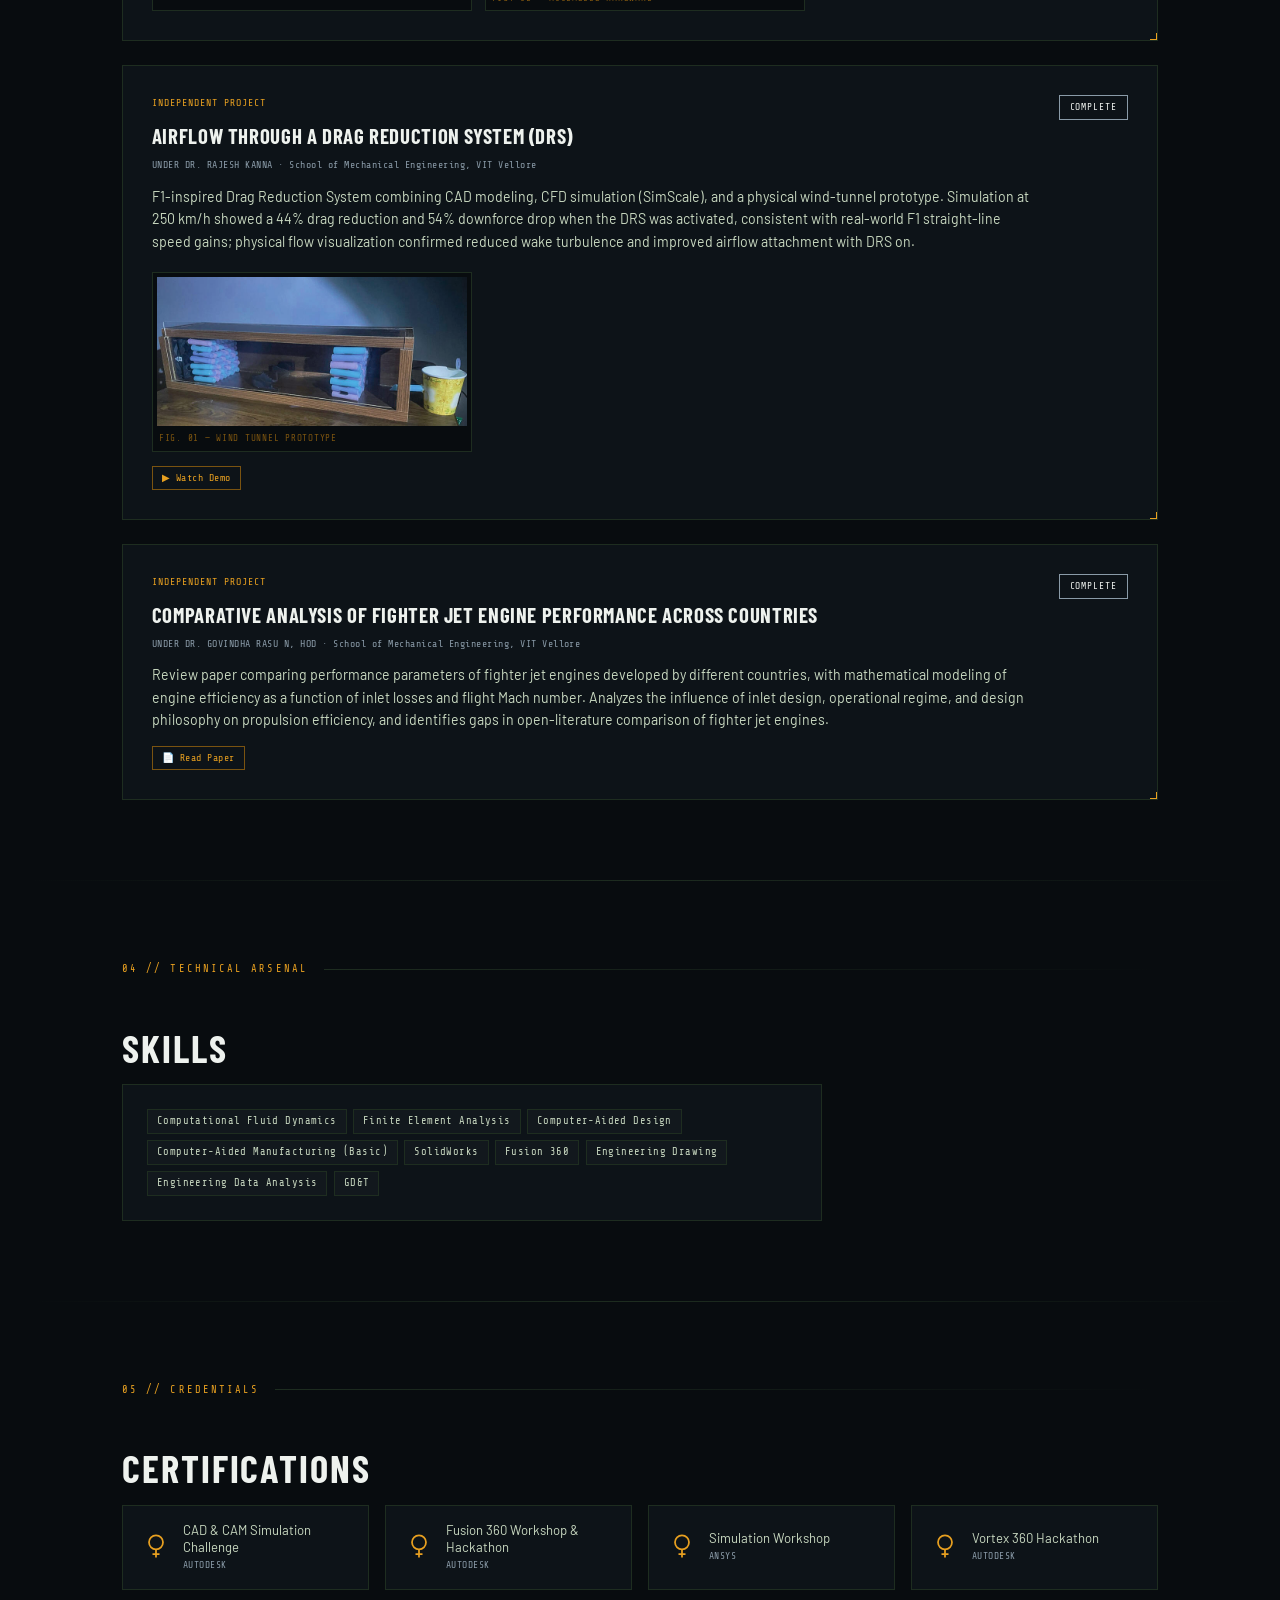
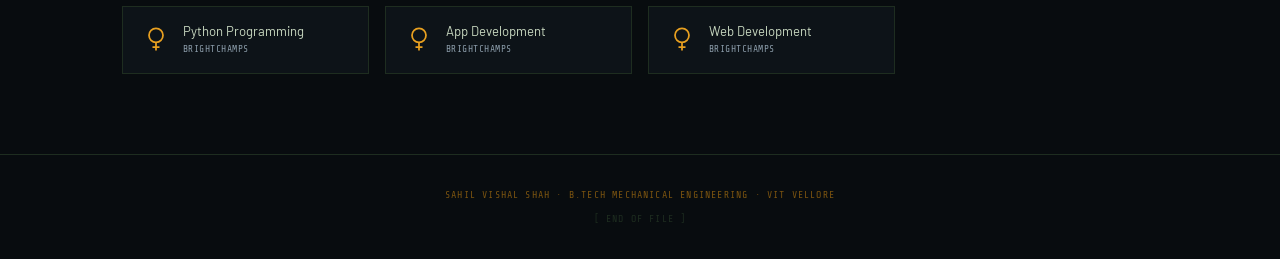
==== commit 0c977d6b: "Update index.html" ====
--- a/index.html
+++ b/index.html
@@ -20,11 +20,11 @@
     --white:     #EEF2EE;
     --red:       #FF4040;
   }
-
+ 
   *, *::before, *::after { box-sizing: border-box; margin: 0; padding: 0; }
-
+ 
   html { scroll-behavior: smooth; }
-
+ 
   body {
     background: var(--bg);
     color: var(--text);
@@ -33,7 +33,7 @@
     line-height: 1.6;
     overflow-x: hidden;
   }
-
+ 
   /* ─── SCANLINE OVERLAY ─── */
   body::after {
     content: '';
@@ -49,7 +49,7 @@
     pointer-events: none;
     z-index: 9999;
   }
-
+ 
   /* ─── NAV ─── */
   nav {
     position: fixed;
@@ -64,7 +64,7 @@
     border-bottom: 1px solid var(--border);
     backdrop-filter: blur(8px);
   }
-
+ 
   .nav-id {
     font-family: 'Share Tech Mono', monospace;
     font-size: 0.78rem;
@@ -72,7 +72,7 @@
     letter-spacing: 0.12em;
     text-transform: uppercase;
   }
-
+ 
   .logo-circle {
     width: 38px;
     height: 38px;
@@ -89,19 +89,19 @@
     letter-spacing: 0.05em;
     transition: border-color 0.25s, background 0.25s, transform 0.25s;
   }
-
+ 
   .logo-circle:hover {
     border-color: var(--amber);
     background: rgba(232,160,32,0.14);
     transform: rotate(8deg);
   }
-
+ 
   .nav-links {
     display: flex;
     gap: 1.6rem;
     list-style: none;
   }
-
+ 
   .nav-links a {
     font-family: 'Share Tech Mono', monospace;
     font-size: 0.7rem;
@@ -111,9 +111,9 @@
     text-transform: uppercase;
     transition: color 0.2s;
   }
-
+ 
   .nav-links a:hover { color: var(--amber); }
-
+ 
   .nav-status {
     display: flex;
     align-items: center;
@@ -123,19 +123,19 @@
     color: var(--green);
     letter-spacing: 0.08em;
   }
-
+ 
   .status-dot {
     width: 7px; height: 7px;
     border-radius: 50%;
     background: var(--green);
     animation: pulse 2s infinite;
   }
-
+ 
   @keyframes pulse {
     0%, 100% { opacity: 1; }
     50% { opacity: 0.3; }
   }
-
+ 
   /* ─── HERO ─── */
   #hero {
     min-height: 100vh;
@@ -147,7 +147,7 @@
     padding: 80px 2rem 4rem;
     overflow: hidden;
   }
-
+ 
   /* Grid background */
   #hero::before {
     content: '';
@@ -159,7 +159,7 @@
     background-size: 60px 60px;
     opacity: 0.4;
   }
-
+ 
   /* RETICLE — the signature element */
   .reticle {
     position: absolute;
@@ -169,7 +169,7 @@
     height: min(520px, 90vw);
     pointer-events: none;
   }
-
+ 
   .reticle-ring {
     position: absolute;
     inset: 0;
@@ -177,26 +177,26 @@
     border-radius: 50%;
     animation: reticle-spin 20s linear infinite;
   }
-
+ 
   .reticle-ring::before, .reticle-ring::after {
     content: '';
     position: absolute;
     background: var(--amber-dim);
   }
-
+ 
   /* tick marks */
   .reticle-ring::before {
     width: 1px; height: 16px;
     top: -1px; left: 50%;
     transform: translateX(-50%);
   }
-
+ 
   .reticle-ring::after {
     width: 1px; height: 16px;
     bottom: -1px; left: 50%;
     transform: translateX(-50%);
   }
-
+ 
   .reticle-inner {
     position: absolute;
     inset: 30px;
@@ -204,7 +204,7 @@
     border-radius: 50%;
     animation: reticle-spin 12s linear infinite reverse;
   }
-
+ 
   /* crosshair lines */
   .reticle-h, .reticle-v {
     position: absolute;
@@ -213,14 +213,14 @@
     height: 1px;
     transform: translateY(-50%);
   }
-
+ 
   .reticle-v {
     top: 0; bottom: 0; left: 50%;
     width: 1px;
     height: auto;
     transform: translateX(-50%);
   }
-
+ 
   /* corner brackets */
   .reticle-corner {
     position: absolute;
@@ -228,17 +228,17 @@
     border-color: var(--amber);
     border-style: solid;
   }
-
+ 
   .reticle-corner.tl { top: 60px; left: 60px; border-width: 2px 0 0 2px; }
   .reticle-corner.tr { top: 60px; right: 60px; border-width: 2px 2px 0 0; }
   .reticle-corner.bl { bottom: 60px; left: 60px; border-width: 0 0 2px 2px; }
   .reticle-corner.br { bottom: 60px; right: 60px; border-width: 0 2px 2px 0; }
-
+ 
   @keyframes reticle-spin {
     from { transform: rotate(0deg); }
     to   { transform: rotate(360deg); }
   }
-
+ 
   /* Hero content */
   .hero-content {
     position: relative;
@@ -246,7 +246,7 @@
     text-align: center;
     max-width: 700px;
   }
-
+ 
   .hero-eyebrow {
     font-family: 'Share Tech Mono', monospace;
     font-size: 0.72rem;
@@ -256,7 +256,7 @@
     margin-bottom: 1.2rem;
     opacity: 0.9;
   }
-
+ 
   .hero-name {
     font-family: 'Barlow Condensed', sans-serif;
     font-size: clamp(3rem, 10vw, 7rem);
@@ -267,9 +267,9 @@
     letter-spacing: -0.01em;
     margin-bottom: 1rem;
   }
-
+ 
   .hero-name span { color: var(--amber); }
-
+ 
   .hero-title {
     font-family: 'Barlow Condensed', monospace;
     font-size: clamp(1rem, 3vw, 1.4rem);
@@ -279,7 +279,7 @@
     text-transform: uppercase;
     margin-bottom: 2rem;
   }
-
+ 
   .hero-tags {
     display: flex;
     flex-wrap: wrap;
@@ -287,7 +287,7 @@
     justify-content: center;
     margin-bottom: 2.5rem;
   }
-
+ 
   .tag {
     font-family: 'Share Tech Mono', monospace;
     font-size: 0.65rem;
@@ -297,7 +297,7 @@
     letter-spacing: 0.08em;
     text-transform: uppercase;
   }
-
+ 
   .tag.highlight {
     border-color: var(--amber);
     color: var(--amber);
@@ -307,14 +307,14 @@
     background: rgba(232,160,32,0.1);
     box-shadow: 0 0 12px rgba(232,160,32,0.25);
   }
-
+ 
   .hero-contacts {
     display: flex;
     flex-wrap: wrap;
     gap: 1.2rem;
     justify-content: center;
   }
-
+ 
   .contact-link {
     font-family: 'Share Tech Mono', monospace;
     font-size: 0.72rem;
@@ -326,10 +326,10 @@
     gap: 6px;
     transition: color 0.2s;
   }
-
+ 
   .contact-link:hover { color: var(--amber); }
   .contact-link svg { width: 14px; height: 14px; fill: currentColor; }
-
+ 
   /* scroll cue */
   .scroll-cue {
     position: absolute;
@@ -346,26 +346,26 @@
     letter-spacing: 0.1em;
     animation: bounce 2s infinite;
   }
-
+ 
   @keyframes bounce {
     0%, 100% { transform: translateX(-50%) translateY(0); }
     50% { transform: translateX(-50%) translateY(6px); }
   }
-
+ 
   /* ─── SECTIONS ─── */
   section {
     max-width: 1100px;
     margin: 0 auto;
     padding: 5rem 2rem;
   }
-
+ 
   .section-header {
     display: flex;
     align-items: center;
     gap: 1rem;
     margin-bottom: 2.5rem;
   }
-
+ 
   .section-label {
     font-family: 'Share Tech Mono', monospace;
     font-size: 0.65rem;
@@ -374,13 +374,13 @@
     text-transform: uppercase;
     white-space: nowrap;
   }
-
+ 
   .section-line {
     flex: 1;
     height: 1px;
     background: linear-gradient(90deg, var(--border), transparent);
   }
-
+ 
   .section-title {
     font-family: 'Barlow Condensed', sans-serif;
     font-size: clamp(1.6rem, 4vw, 2.4rem);
@@ -390,14 +390,14 @@
     letter-spacing: 0.05em;
     margin-bottom: 0.3rem;
   }
-
+ 
   /* ─── EDUCATION ─── */
   .edu-cards {
     display: grid;
     grid-template-columns: repeat(auto-fit, minmax(280px, 1fr));
     gap: 1.5rem;
   }
-
+ 
   .edu-card {
     border: 1px solid var(--border);
     padding: 1.5rem;
@@ -406,7 +406,7 @@
     overflow: hidden;
     transition: border-color 0.3s;
   }
-
+ 
   .edu-card::before {
     content: '';
     position: absolute;
@@ -415,9 +415,9 @@
     height: 100%;
     background: var(--amber);
   }
-
+ 
   .edu-card:hover { border-color: var(--amber-dim); }
-
+ 
   .edu-period {
     font-family: 'Share Tech Mono', monospace;
     font-size: 0.65rem;
@@ -425,7 +425,7 @@
     letter-spacing: 0.1em;
     margin-bottom: 0.6rem;
   }
-
+ 
   .edu-institution {
     font-family: 'Barlow Condensed', sans-serif;
     font-size: 1.2rem;
@@ -435,26 +435,26 @@
     letter-spacing: 0.04em;
     margin-bottom: 0.3rem;
   }
-
+ 
   .edu-degree {
     font-size: 0.85rem;
     color: var(--steel);
     margin-bottom: 0.6rem;
   }
-
+ 
   .edu-score {
     font-family: 'Share Tech Mono', monospace;
     font-size: 1.4rem;
     color: var(--green);
   }
-
+ 
   .edu-score small {
     font-size: 0.65rem;
     color: var(--steel);
     vertical-align: middle;
     margin-left: 4px;
   }
-
+ 
   /* ─── EXPERIENCE / INTERNSHIP ─── */
   .exp-block {
     border: 1px solid var(--border);
@@ -463,7 +463,7 @@
     position: relative;
     overflow: hidden;
   }
-
+ 
   .exp-block::after {
     content: 'INTERNSHIP';
     position: absolute;
@@ -475,7 +475,7 @@
     border: 1px solid var(--amber-dim);
     padding: 2px 8px;
   }
-
+ 
   .exp-period {
     font-family: 'Share Tech Mono', monospace;
     font-size: 0.65rem;
@@ -483,7 +483,7 @@
     letter-spacing: 0.1em;
     margin-bottom: 0.5rem;
   }
-
+ 
   .exp-company {
     font-family: 'Barlow Condensed', sans-serif;
     font-size: 1.5rem;
@@ -492,13 +492,13 @@
     text-transform: uppercase;
     letter-spacing: 0.04em;
   }
-
+ 
   .exp-role {
     font-size: 0.85rem;
     color: var(--steel);
     margin-bottom: 1rem;
   }
-
+ 
   .exp-location {
     font-family: 'Share Tech Mono', monospace;
     font-size: 0.65rem;
@@ -506,20 +506,20 @@
     letter-spacing: 0.08em;
     margin-bottom: 1rem;
   }
-
+ 
   .exp-desc {
     font-size: 0.92rem;
     color: var(--text);
     border-left: 2px solid var(--green-dim);
     padding-left: 1rem;
   }
-
+ 
   /* ─── PROJECTS ─── */
   .project-cards {
     display: grid;
     gap: 1.5rem;
   }
-
+ 
   .project-card {
     border: 1px solid var(--border);
     background: var(--panel);
@@ -532,7 +532,7 @@
     position: relative;
     overflow: hidden;
   }
-
+ 
   .project-card::before {
     content: '';
     position: absolute;
@@ -541,10 +541,10 @@
     opacity: 0;
     transition: opacity 0.3s;
   }
-
+ 
   .project-card:hover { border-color: var(--amber-dim); }
   .project-card:hover::before { opacity: 1; }
-
+ 
   .project-period {
     font-family: 'Share Tech Mono', monospace;
     font-size: 0.62rem;
@@ -552,7 +552,7 @@
     letter-spacing: 0.1em;
     margin-bottom: 0.5rem;
   }
-
+ 
   .project-title {
     font-family: 'Barlow Condensed', sans-serif;
     font-size: 1.3rem;
@@ -562,7 +562,7 @@
     letter-spacing: 0.03em;
     margin-bottom: 0.3rem;
   }
-
+ 
   .project-supervisor {
     font-family: 'Share Tech Mono', monospace;
     font-size: 0.62rem;
@@ -570,12 +570,12 @@
     letter-spacing: 0.05em;
     margin-bottom: 0.8rem;
   }
-
+ 
   .project-desc {
     font-size: 0.88rem;
     color: var(--text);
   }
-
+ 
   .project-badge {
     font-family: 'Share Tech Mono', monospace;
     font-size: 0.6rem;
@@ -586,14 +586,14 @@
     white-space: nowrap;
     height: fit-content;
   }
-
+ 
   .project-badge.complete {
     border: 1px solid var(--steel);
     color: var(--white);
   }
-
+ 
   .project-card[data-status="hidden"] { display: none; }
-
+ 
   /* ─── PROJECT FILTER ─── */
   .project-filter {
     display: flex;
@@ -601,7 +601,7 @@
     margin-bottom: 2rem;
     flex-wrap: wrap;
   }
-
+ 
   .filter-btn {
     font-family: 'Share Tech Mono', monospace;
     font-size: 0.65rem;
@@ -614,15 +614,15 @@
     cursor: pointer;
     transition: border-color 0.2s, color 0.2s, background 0.2s;
   }
-
+ 
   .filter-btn:hover { border-color: var(--amber-dim); color: var(--amber); }
-
+ 
   .filter-btn.active {
     border-color: var(--amber);
     color: var(--amber);
     background: rgba(232,160,32,0.1);
   }
-
+ 
   /* ─── PROJECT META (guide line + links) ─── */
   .project-guide {
     font-family: 'Share Tech Mono', monospace;
@@ -631,14 +631,14 @@
     letter-spacing: 0.05em;
     margin-bottom: 0.8rem;
   }
-
+ 
   .project-links {
     display: flex;
     gap: 0.6rem;
     flex-wrap: wrap;
     margin-top: 0.9rem;
   }
-
+ 
   .project-link {
     font-family: 'Share Tech Mono', monospace;
     font-size: 0.62rem;
@@ -650,9 +650,9 @@
     white-space: nowrap;
     transition: background 0.2s;
   }
-
+ 
   .project-link:hover { background: rgba(232,160,32,0.1); }
-
+ 
   /* ─── PROJECT IMAGES ─── */
   .project-images {
     display: flex;
@@ -660,7 +660,7 @@
     flex-wrap: wrap;
     margin-top: 1.2rem;
   }
-
+ 
   .project-img-frame {
     position: relative;
     flex: 1 1 220px;
@@ -669,14 +669,14 @@
     background: var(--bg);
     padding: 4px;
   }
-
+ 
   .project-img-frame img {
     display: block;
     width: 100%;
     height: auto;
     filter: saturate(0.9) contrast(1.05);
   }
-
+ 
   .project-img-caption {
     font-family: 'Share Tech Mono', monospace;
     font-size: 0.58rem;
@@ -685,7 +685,7 @@
     text-transform: uppercase;
     padding: 5px 2px 1px;
   }
-
+ 
   .project-img-placeholder {
     flex: 1 1 220px;
     max-width: 320px;
@@ -697,7 +697,7 @@
     text-align: center;
     padding: 1rem;
   }
-
+ 
   .project-img-placeholder span {
     font-family: 'Share Tech Mono', monospace;
     font-size: 0.6rem;
@@ -705,20 +705,20 @@
     letter-spacing: 0.1em;
     text-transform: uppercase;
   }
-
+ 
   /* ─── SKILLS ─── */
   .skills-grid {
     display: grid;
     grid-template-columns: repeat(auto-fit, minmax(240px, 1fr));
     gap: 1.5rem;
   }
-
+ 
   .skill-group {
     border: 1px solid var(--border);
     background: var(--panel);
     padding: 1.5rem;
   }
-
+ 
   .skill-group-title {
     font-family: 'Share Tech Mono', monospace;
     font-size: 0.65rem;
@@ -729,13 +729,13 @@
     padding-bottom: 0.5rem;
     border-bottom: 1px solid var(--border);
   }
-
+ 
   .skill-list {
     display: flex;
     flex-wrap: wrap;
     gap: 0.4rem;
   }
-
+ 
   .skill-pill {
     font-family: 'Share Tech Mono', monospace;
     font-size: 0.65rem;
@@ -746,19 +746,19 @@
     background: rgba(255,255,255,0.02);
     transition: border-color 0.2s, color 0.2s;
   }
-
+ 
   .skill-pill:hover {
     border-color: var(--amber-dim);
     color: var(--amber);
   }
-
+ 
   /* ─── CERTIFICATIONS ─── */
   .cert-list {
     display: grid;
     grid-template-columns: repeat(auto-fit, minmax(220px, 1fr));
     gap: 1rem;
   }
-
+ 
   .cert-item {
     border: 1px solid var(--border);
     background: var(--panel);
@@ -768,21 +768,21 @@
     gap: 0.8rem;
     transition: border-color 0.25s;
   }
-
+ 
   .cert-item:hover { border-color: var(--amber-dim); }
-
+ 
   .cert-icon {
     width: 28px; height: 28px;
     flex-shrink: 0;
     color: var(--amber);
   }
-
+ 
   .cert-name {
     font-size: 0.82rem;
     color: var(--text);
     line-height: 1.3;
   }
-
+ 
   .cert-issuer {
     font-family: 'Share Tech Mono', monospace;
     font-size: 0.6rem;
@@ -790,7 +790,7 @@
     letter-spacing: 0.05em;
     margin-top: 2px;
   }
-
+ 
   /* ─── FOOTER ─── */
   footer {
     border-top: 1px solid var(--border);
@@ -802,19 +802,19 @@
     letter-spacing: 0.12em;
     text-transform: uppercase;
   }
-
+ 
   /* ─── DIVIDER ─── */
   .section-divider {
     height: 1px;
     background: linear-gradient(90deg, transparent, var(--border), transparent);
     margin: 0 2rem;
   }
-
+ 
   /* ─── HUD CORNERS (decorative on cards) ─── */
   .hud-corners {
     position: relative;
   }
-
+ 
   .hud-corners::before,
   .hud-corners::after {
     content: '';
@@ -823,10 +823,10 @@
     border-color: var(--amber);
     border-style: solid;
   }
-
+ 
   .hud-corners::before { top: -1px; left: -1px; border-width: 2px 0 0 2px; }
   .hud-corners::after  { bottom: -1px; right: -1px; border-width: 0 2px 2px 0; }
-
+ 
   /* ─── MOBILE NAV ─── */
   .hamburger {
     display: none;
@@ -835,14 +835,14 @@
     cursor: pointer;
     padding: 4px;
   }
-
+ 
   .hamburger span {
     display: block;
     width: 22px; height: 2px;
     background: var(--amber);
     transition: 0.3s;
   }
-
+ 
   .mobile-menu {
     display: none;
     position: fixed;
@@ -854,9 +854,9 @@
     flex-direction: column;
     gap: 1rem;
   }
-
+ 
   .mobile-menu.open { display: flex; }
-
+ 
   .mobile-menu a {
     font-family: 'Share Tech Mono', monospace;
     font-size: 0.8rem;
@@ -867,35 +867,35 @@
     padding: 0.5rem 0;
     border-bottom: 1px solid var(--border);
   }
-
+ 
   .mobile-menu a:hover { color: var(--amber); }
-
+ 
   @media (max-width: 700px) {
     .nav-links { display: none; }
     .nav-status { display: none; }
     .hamburger { display: flex; }
-
+ 
     .project-card {
       grid-template-columns: 1fr;
     }
-
+ 
     .reticle {
       width: 80vw; height: 80vw;
     }
-
+ 
     .reticle-corner.tl { top: 30px; left: 30px; }
     .reticle-corner.tr { top: 30px; right: 30px; }
     .reticle-corner.bl { bottom: 30px; left: 30px; }
     .reticle-corner.br { bottom: 30px; right: 30px; }
   }
-
+ 
   /* ─── FADE IN ANIMATIONS ─── */
   .reveal {
     opacity: 0;
     transform: translateY(20px);
     transition: opacity 0.6s ease, transform 0.6s ease;
   }
-
+ 
   .reveal.visible {
     opacity: 1;
     transform: none;
@@ -903,7 +903,7 @@
 </style>
 </head>
 <body>
-
+ 
 <!-- NAV -->
 <nav>
   <div class="logo-circle" onclick="window.scrollTo({top:0, behavior:'smooth'})" title="Back to top">SVS</div>
@@ -922,7 +922,7 @@
     <span></span><span></span><span></span>
   </div>
 </nav>
-
+ 
 <!-- MOBILE MENU -->
 <div class="mobile-menu" id="mobileMenu">
   <a href="#education" onclick="closeMenu()">Education</a>
@@ -931,7 +931,7 @@
   <a href="#skills" onclick="closeMenu()">Skills</a>
   <a href="#certs" onclick="closeMenu()">Certifications</a>
 </div>
-
+ 
 <!-- HERO -->
 <section id="hero">
   <!-- Targeting reticle -->
@@ -946,7 +946,7 @@
     <div class="reticle-corner bl"></div>
     <div class="reticle-corner br"></div>
   </div>
-
+ 
   <div class="hero-content">
     <div class="hero-eyebrow">[ PERSONNEL FILE — UNCLASSIFIED ]</div>
     <h1 class="hero-name">SAHIL<br><span>VISHAL</span><br>SHAH</h1>
@@ -971,14 +971,14 @@
       </a>
     </div>
   </div>
-
+ 
   <div class="scroll-cue">
     ▼ SCROLL
   </div>
 </section>
-
+ 
 <div class="section-divider"></div>
-
+ 
 <!-- EDUCATION -->
 <section id="education">
   <div class="section-header reveal">
@@ -1001,9 +1001,9 @@
     </div>
   </div>
 </section>
-
+ 
 <div class="section-divider"></div>
-
+ 
 <!-- EXPERIENCE -->
 <section id="experience">
   <div class="section-header reveal">
@@ -1020,7 +1020,7 @@
       Assisted in inspection, maintenance, and basic troubleshooting of diesel engines and light vehicle systems in a professional workshop environment.
     </div>
   </div>
-
+ 
   <div class="exp-block reveal hud-corners" style="margin-top: 1.5rem;">
     <div class="exp-period">MAY 2025 — PRESENT</div>
     <div class="exp-company">Team Vyadh</div>
@@ -1031,9 +1031,9 @@
     </div>
   </div>
 </section>
-
+ 
 <div class="section-divider"></div>
-
+ 
 <!-- PROJECTS -->
 <section id="projects">
   <div class="section-header reveal">
@@ -1041,15 +1041,15 @@
     <div class="section-line"></div>
   </div>
   <h2 class="section-title reveal">Projects</h2>
-
+ 
   <div class="project-filter reveal">
     <button class="filter-btn active" onclick="filterProjects('all', this)">All // 8</button>
     <button class="filter-btn" onclick="filterProjects('active', this)">Ongoing // 5</button>
     <button class="filter-btn" onclick="filterProjects('complete', this)">Completed // 3</button>
   </div>
-
+ 
   <div class="project-cards">
-
+ 
     <!-- ONGOING: Scramjet Isolator CFD -->
     <div class="project-card reveal hud-corners" data-cat="active">
       <div>
@@ -1065,7 +1065,7 @@
       </div>
       <div class="project-badge">ACTIVE</div>
     </div>
-
+ 
     <!-- ONGOING: Gun Barrel Fin FEA -->
     <div class="project-card reveal hud-corners" data-cat="active">
       <div>
@@ -1081,7 +1081,7 @@
       </div>
       <div class="project-badge">ACTIVE</div>
     </div>
-
+ 
     <!-- ONGOING: 5-DOF Robotic Arm -->
     <div class="project-card reveal hud-corners" data-cat="active">
       <div>
@@ -1097,7 +1097,7 @@
       </div>
       <div class="project-badge">ACTIVE</div>
     </div>
-
+ 
     <!-- ONGOING: AM Heat Exchangers Review -->
     <div class="project-card reveal hud-corners" data-cat="active">
       <div>
@@ -1113,7 +1113,7 @@
       </div>
       <div class="project-badge">ACTIVE</div>
     </div>
-
+ 
     <!-- ONGOING: Bayesian Optimization -->
     <div class="project-card reveal hud-corners" data-cat="active">
       <div>
@@ -1129,7 +1129,7 @@
       </div>
       <div class="project-badge">ACTIVE</div>
     </div>
-
+ 
     <!-- COMPLETED: Obstacle Avoiding Robot -->
     <div class="project-card reveal hud-corners" data-cat="complete">
       <div>
@@ -1140,18 +1140,18 @@
         </div>
         <div class="project-images">
           <div class="project-img-frame">
-            <img src="images/obstacle-robot-circuit.png" alt="Tinkercad circuit schematic for the obstacle-avoiding robot">
+            <img src="obstacle-robot-circuit.png" alt="Tinkercad circuit schematic for the obstacle-avoiding robot">
             <div class="project-img-caption">Fig. 01 — Circuit Schematic (Tinkercad)</div>
           </div>
           <div class="project-img-frame">
-            <img src="images/obstacle-robot-photo.png" alt="Assembled obstacle-avoiding robot hardware">
+            <img src="obstacle-robot-photo.png" alt="Assembled obstacle-avoiding robot hardware">
             <div class="project-img-caption">Fig. 02 — Assembled Hardware</div>
           </div>
         </div>
       </div>
       <div class="project-badge complete">COMPLETE</div>
     </div>
-
+ 
     <!-- COMPLETED: Drag Reduction System -->
     <div class="project-card reveal hud-corners" data-cat="complete">
       <div>
@@ -1163,7 +1163,7 @@
         </div>
         <div class="project-images">
           <div class="project-img-frame">
-            <img src="images/drs-wind-tunnel.png" alt="Physical wind tunnel prototype for the drag reduction system">
+            <img src="drs-wind-tunnel.png" alt="Physical wind tunnel prototype for the drag reduction system">
             <div class="project-img-caption">Fig. 01 — Wind Tunnel Prototype</div>
           </div>
         </div>
@@ -1173,7 +1173,7 @@
       </div>
       <div class="project-badge complete">COMPLETE</div>
     </div>
-
+ 
     <!-- COMPLETED: Thermal Review Paper -->
     <div class="project-card reveal hud-corners" data-cat="complete">
       <div>
@@ -1189,10 +1189,10 @@
       </div>
       <div class="project-badge complete">COMPLETE</div>
     </div>
-
+ 
   </div>
 </section>
-
+ 
 <script>
   function filterProjects(cat, btn) {
     document.querySelectorAll('.filter-btn').forEach(b => b.classList.remove('active'));
@@ -1203,9 +1203,9 @@
     });
   }
 </script>
-
+ 
 <div class="section-divider"></div>
-
+ 
 <!-- SKILLS -->
 <section id="skills">
   <div class="section-header reveal">
@@ -1227,9 +1227,9 @@
     </div>
   </div>
 </section>
-
+ 
 <div class="section-divider"></div>
-
+ 
 <!-- CERTIFICATIONS -->
 <section id="certs">
   <div class="section-header reveal">
@@ -1238,7 +1238,7 @@
   </div>
   <h2 class="section-title reveal">Certifications</h2>
   <div class="cert-list">
-
+ 
     <div class="cert-item reveal">
       <svg class="cert-icon" viewBox="0 0 24 24" fill="none" stroke="currentColor" stroke-width="1.5">
         <circle cx="12" cy="8" r="6"/><path d="M12 14v7M9 18h6"/>
@@ -1248,7 +1248,7 @@
         <div class="cert-issuer">AUTODESK</div>
       </div>
     </div>
-
+ 
     <div class="cert-item reveal">
       <svg class="cert-icon" viewBox="0 0 24 24" fill="none" stroke="currentColor" stroke-width="1.5">
         <circle cx="12" cy="8" r="6"/><path d="M12 14v7M9 18h6"/>
@@ -1258,7 +1258,7 @@
         <div class="cert-issuer">AUTODESK</div>
       </div>
     </div>
-
+ 
     <div class="cert-item reveal">
       <svg class="cert-icon" viewBox="0 0 24 24" fill="none" stroke="currentColor" stroke-width="1.5">
         <circle cx="12" cy="8" r="6"/><path d="M12 14v7M9 18h6"/>
@@ -1268,7 +1268,7 @@
         <div class="cert-issuer">ANSYS</div>
       </div>
     </div>
-
+ 
     <div class="cert-item reveal">
       <svg class="cert-icon" viewBox="0 0 24 24" fill="none" stroke="currentColor" stroke-width="1.5">
         <circle cx="12" cy="8" r="6"/><path d="M12 14v7M9 18h6"/>
@@ -1278,7 +1278,7 @@
         <div class="cert-issuer">AUTODESK</div>
       </div>
     </div>
-
+ 
     <div class="cert-item reveal">
       <svg class="cert-icon" viewBox="0 0 24 24" fill="none" stroke="currentColor" stroke-width="1.5">
         <circle cx="12" cy="8" r="6"/><path d="M12 14v7M9 18h6"/>
@@ -1288,7 +1288,7 @@
         <div class="cert-issuer">BRIGHTCHAMPS</div>
       </div>
     </div>
-
+ 
     <div class="cert-item reveal">
       <svg class="cert-icon" viewBox="0 0 24 24" fill="none" stroke="currentColor" stroke-width="1.5">
         <circle cx="12" cy="8" r="6"/><path d="M12 14v7M9 18h6"/>
@@ -1298,7 +1298,7 @@
         <div class="cert-issuer">BRIGHTCHAMPS</div>
       </div>
     </div>
-
+ 
     <div class="cert-item reveal">
       <svg class="cert-icon" viewBox="0 0 24 24" fill="none" stroke="currentColor" stroke-width="1.5">
         <circle cx="12" cy="8" r="6"/><path d="M12 14v7M9 18h6"/>
@@ -1308,15 +1308,15 @@
         <div class="cert-issuer">BRIGHTCHAMPS</div>
       </div>
     </div>
-
+ 
   </div>
 </section>
-
+ 
 <footer>
   <div>SAHIL VISHAL SHAH · B.TECH MECHANICAL ENGINEERING · VIT VELLORE</div>
   <div style="margin-top:8px; color: var(--border);">[ END OF FILE ]</div>
 </footer>
-
+ 
 <script>
   // Mobile menu
   function toggleMenu() {
@@ -1325,7 +1325,7 @@
   function closeMenu() {
     document.getElementById('mobileMenu').classList.remove('open');
   }
-
+ 
   // Scroll reveal
   const revealEls = document.querySelectorAll('.reveal');
   const observer = new IntersectionObserver((entries) => {
@@ -1338,7 +1338,7 @@
       }
     });
   }, { threshold: 0.12 });
-
+ 
   revealEls.forEach((el, i) => {
     el.dataset.delay = i % 4;
     observer.observe(el);
@@ -1346,3 +1346,4 @@
 </script>
 </body>
 </html>
+ 
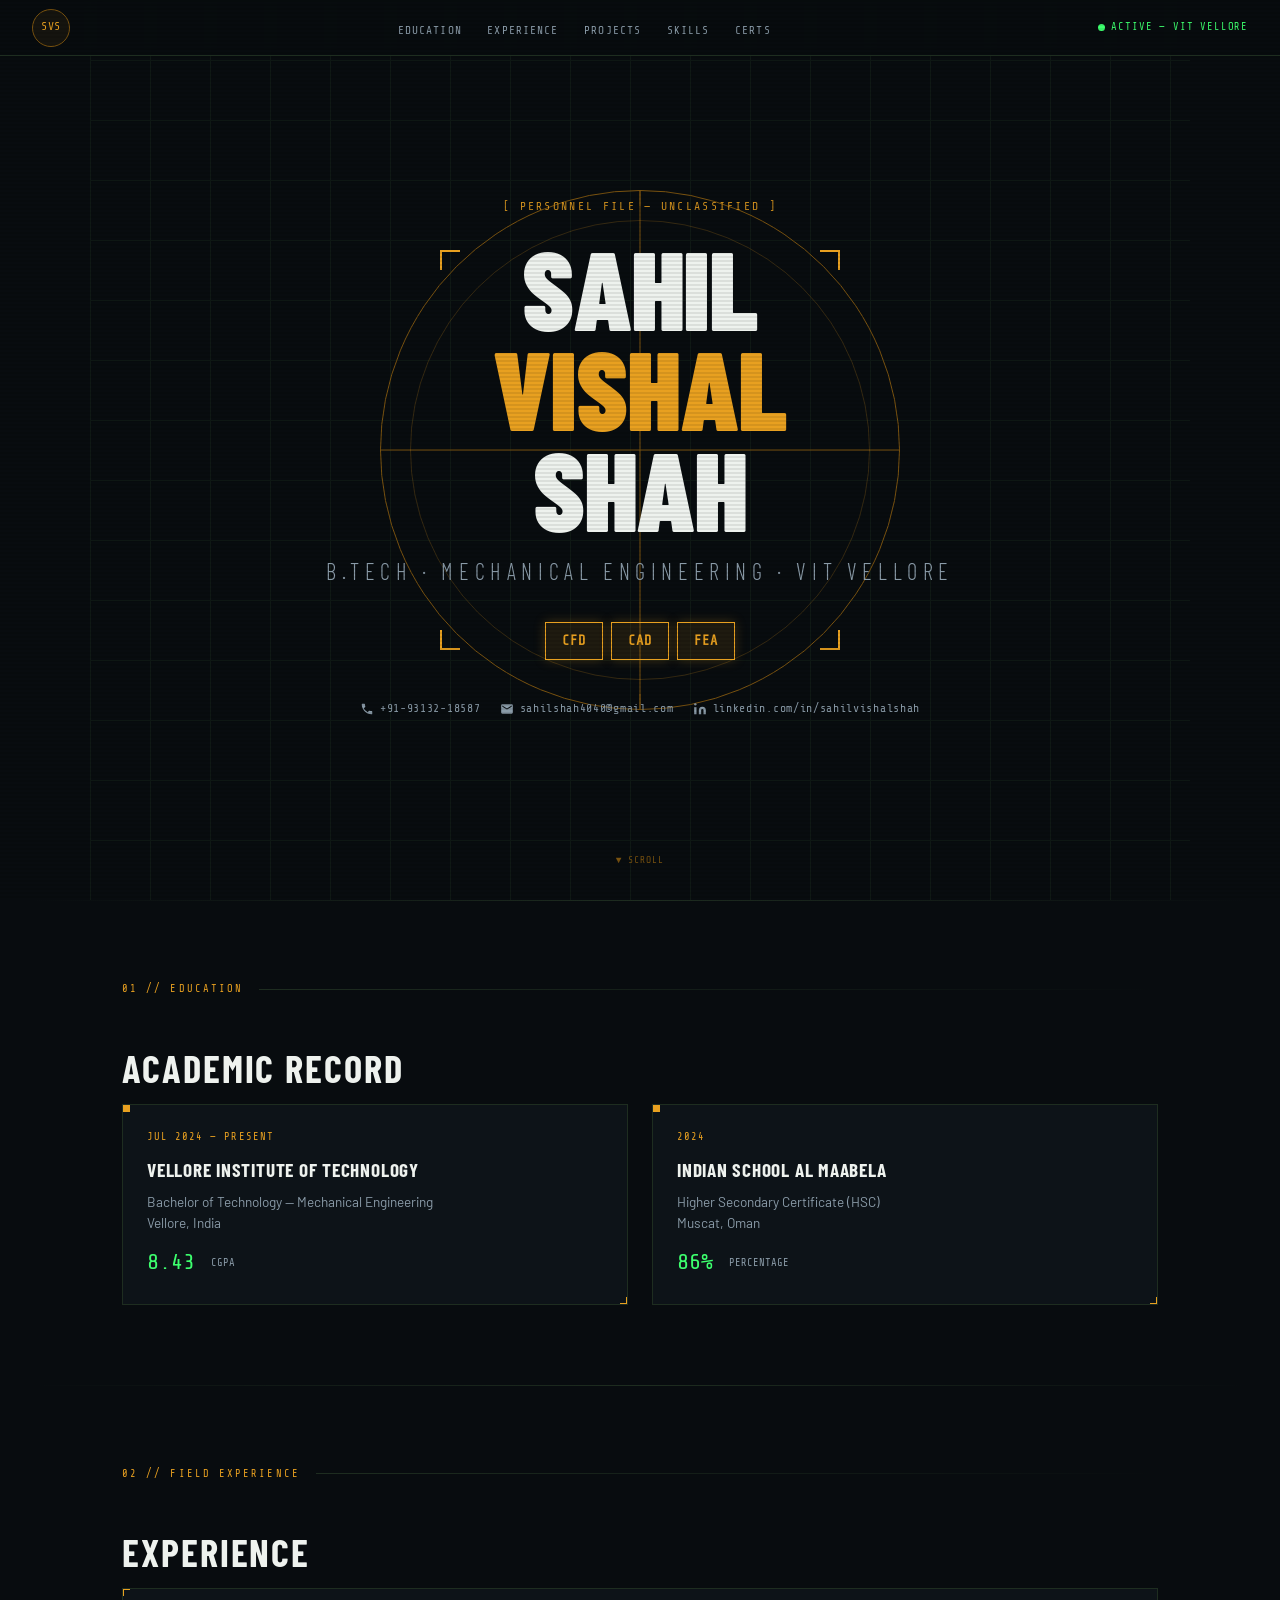
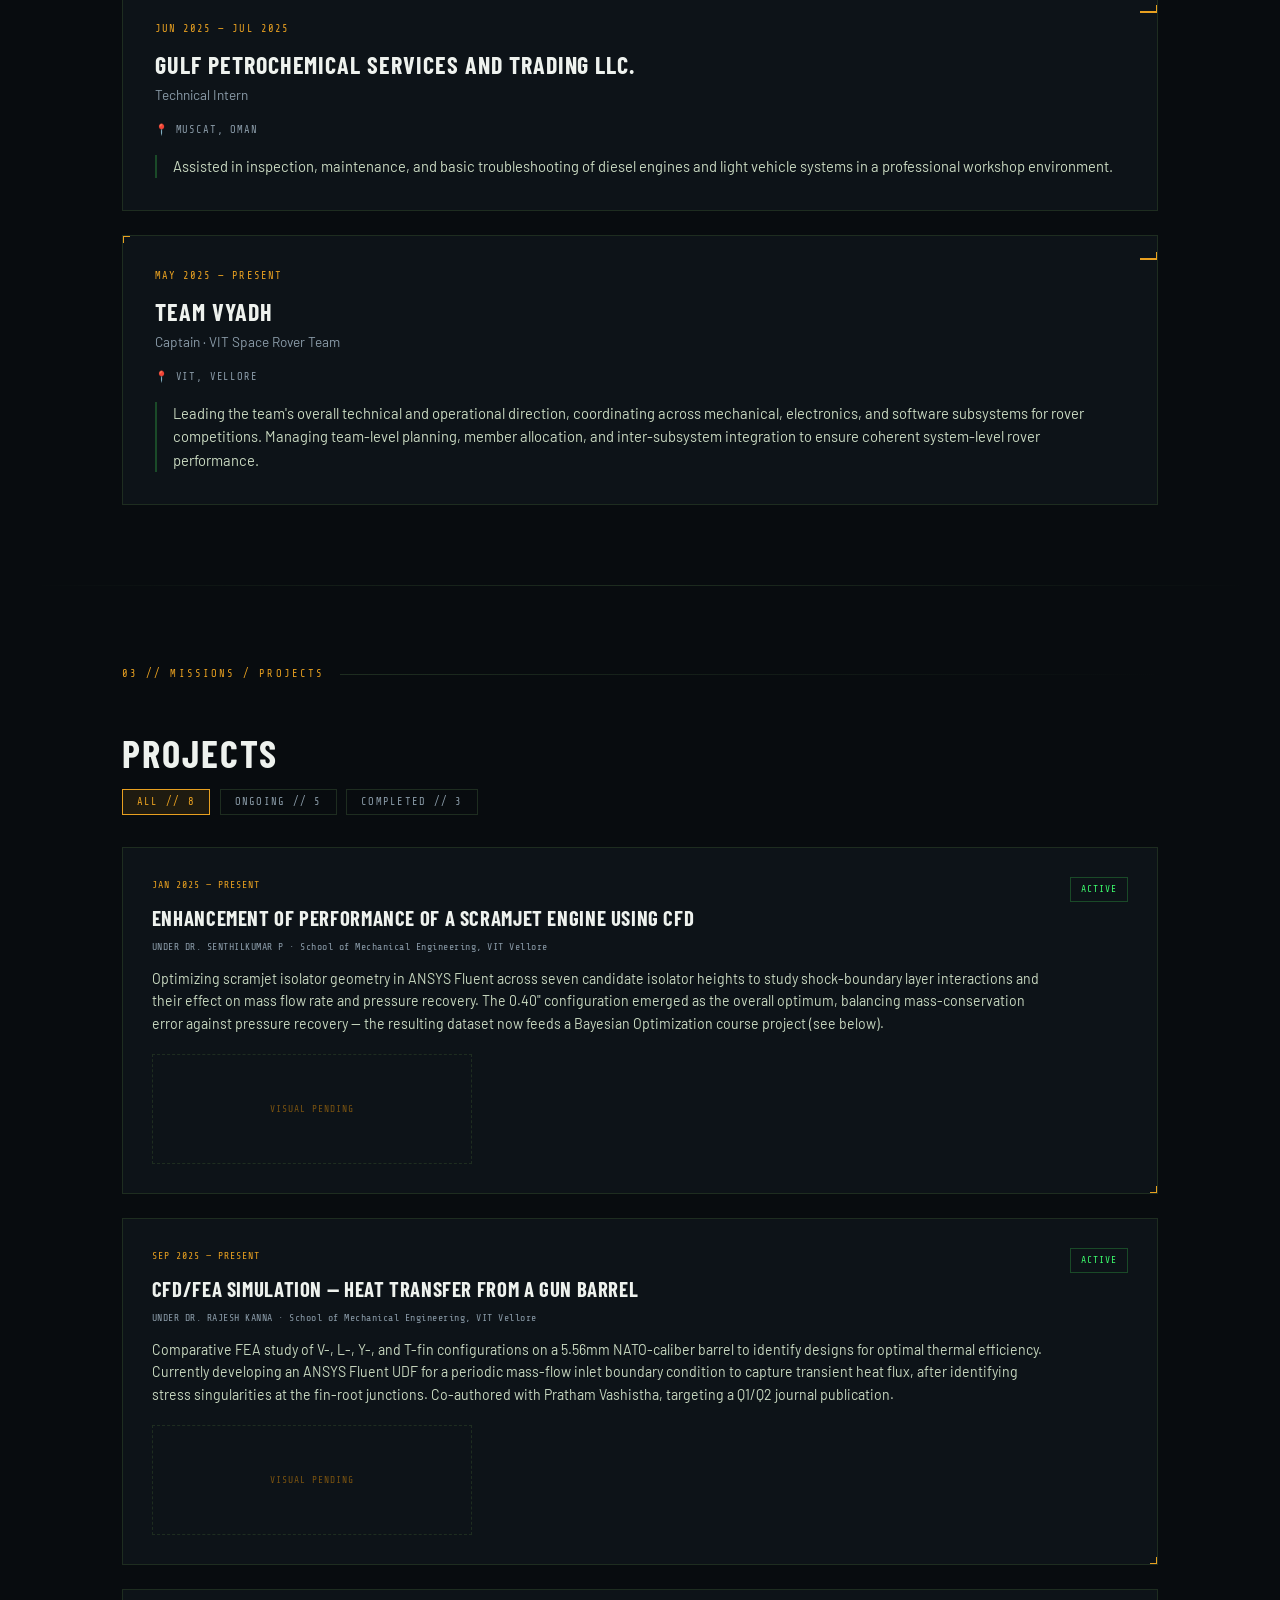
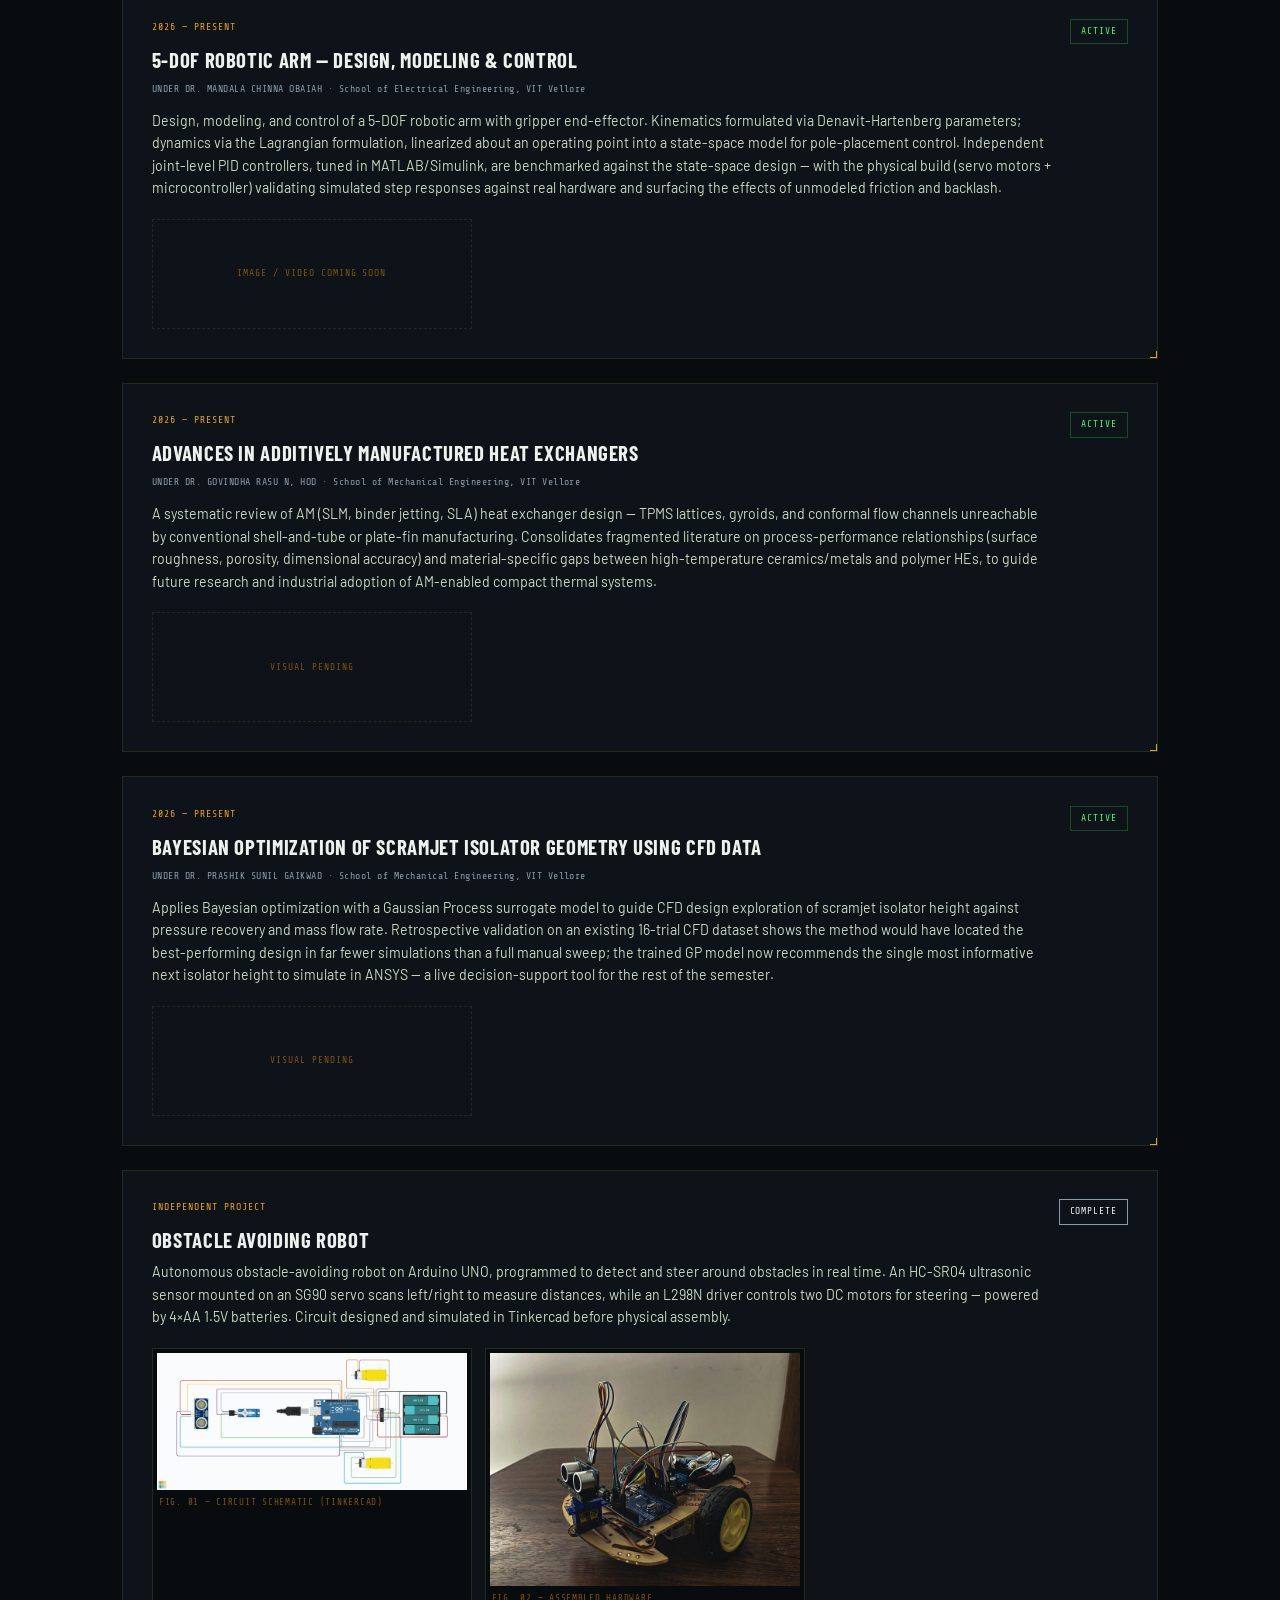
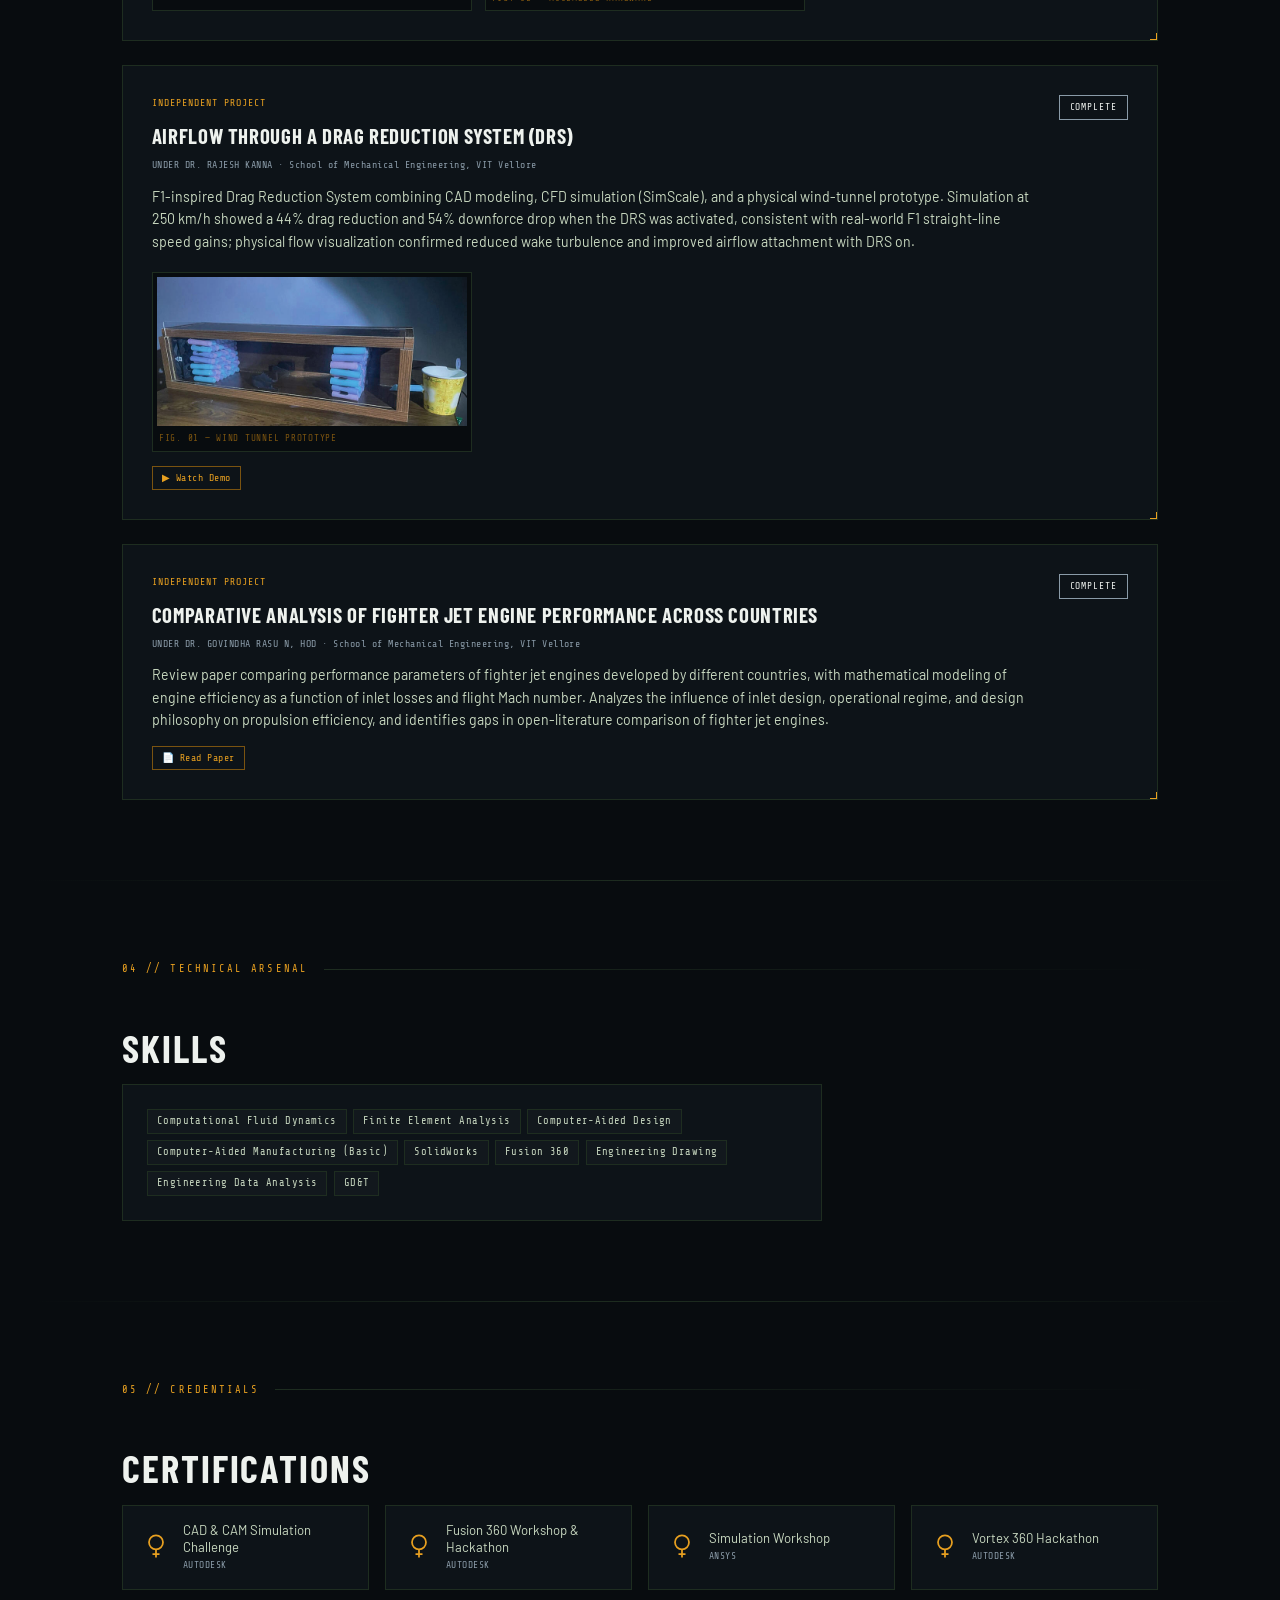
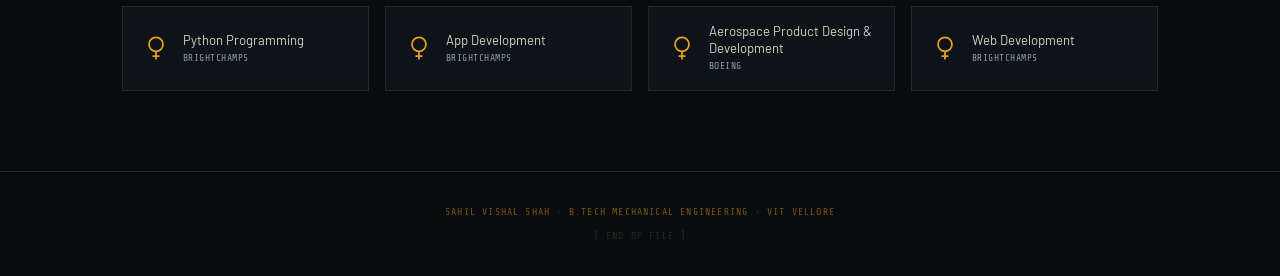
==== commit 5ce0e6de: "Update index.html" ====
--- a/index.html
+++ b/index.html
@@ -1298,6 +1298,15 @@
         <div class="cert-issuer">BRIGHTCHAMPS</div>
       </div>
     </div>
+    <div class="cert-item reveal">
+      <svg class="cert-icon" viewBox="0 0 24 24" fill="none" stroke="currentColor" stroke-width="1.5">
+        <circle cx="12" cy="8" r="6"/><path d="M12 14v7M9 18h6"/>
+      </svg>
+      <div>
+        <div class="cert-name">Aerospace Product Design & Development</div>
+        <div class="cert-issuer">BOEING</div>
+      </div>
+    </div>
  
     <div class="cert-item reveal">
       <svg class="cert-icon" viewBox="0 0 24 24" fill="none" stroke="currentColor" stroke-width="1.5">
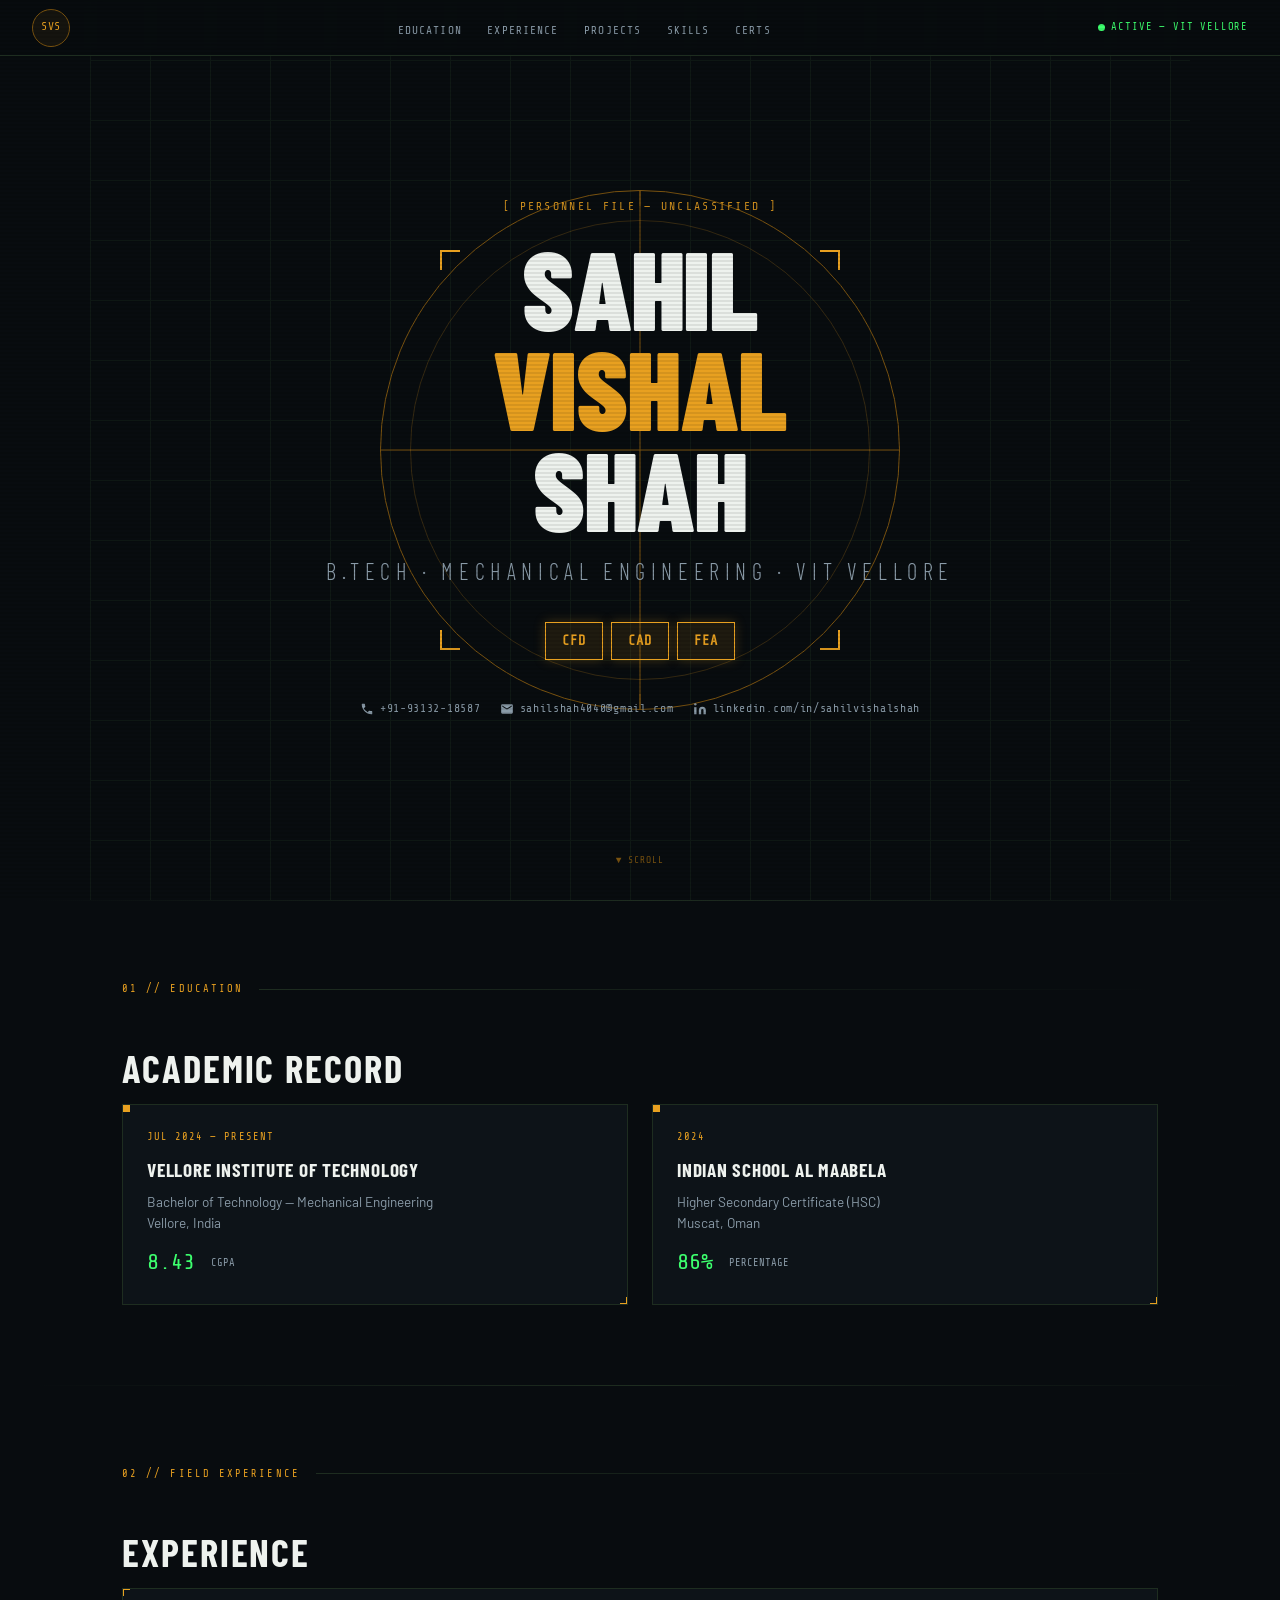
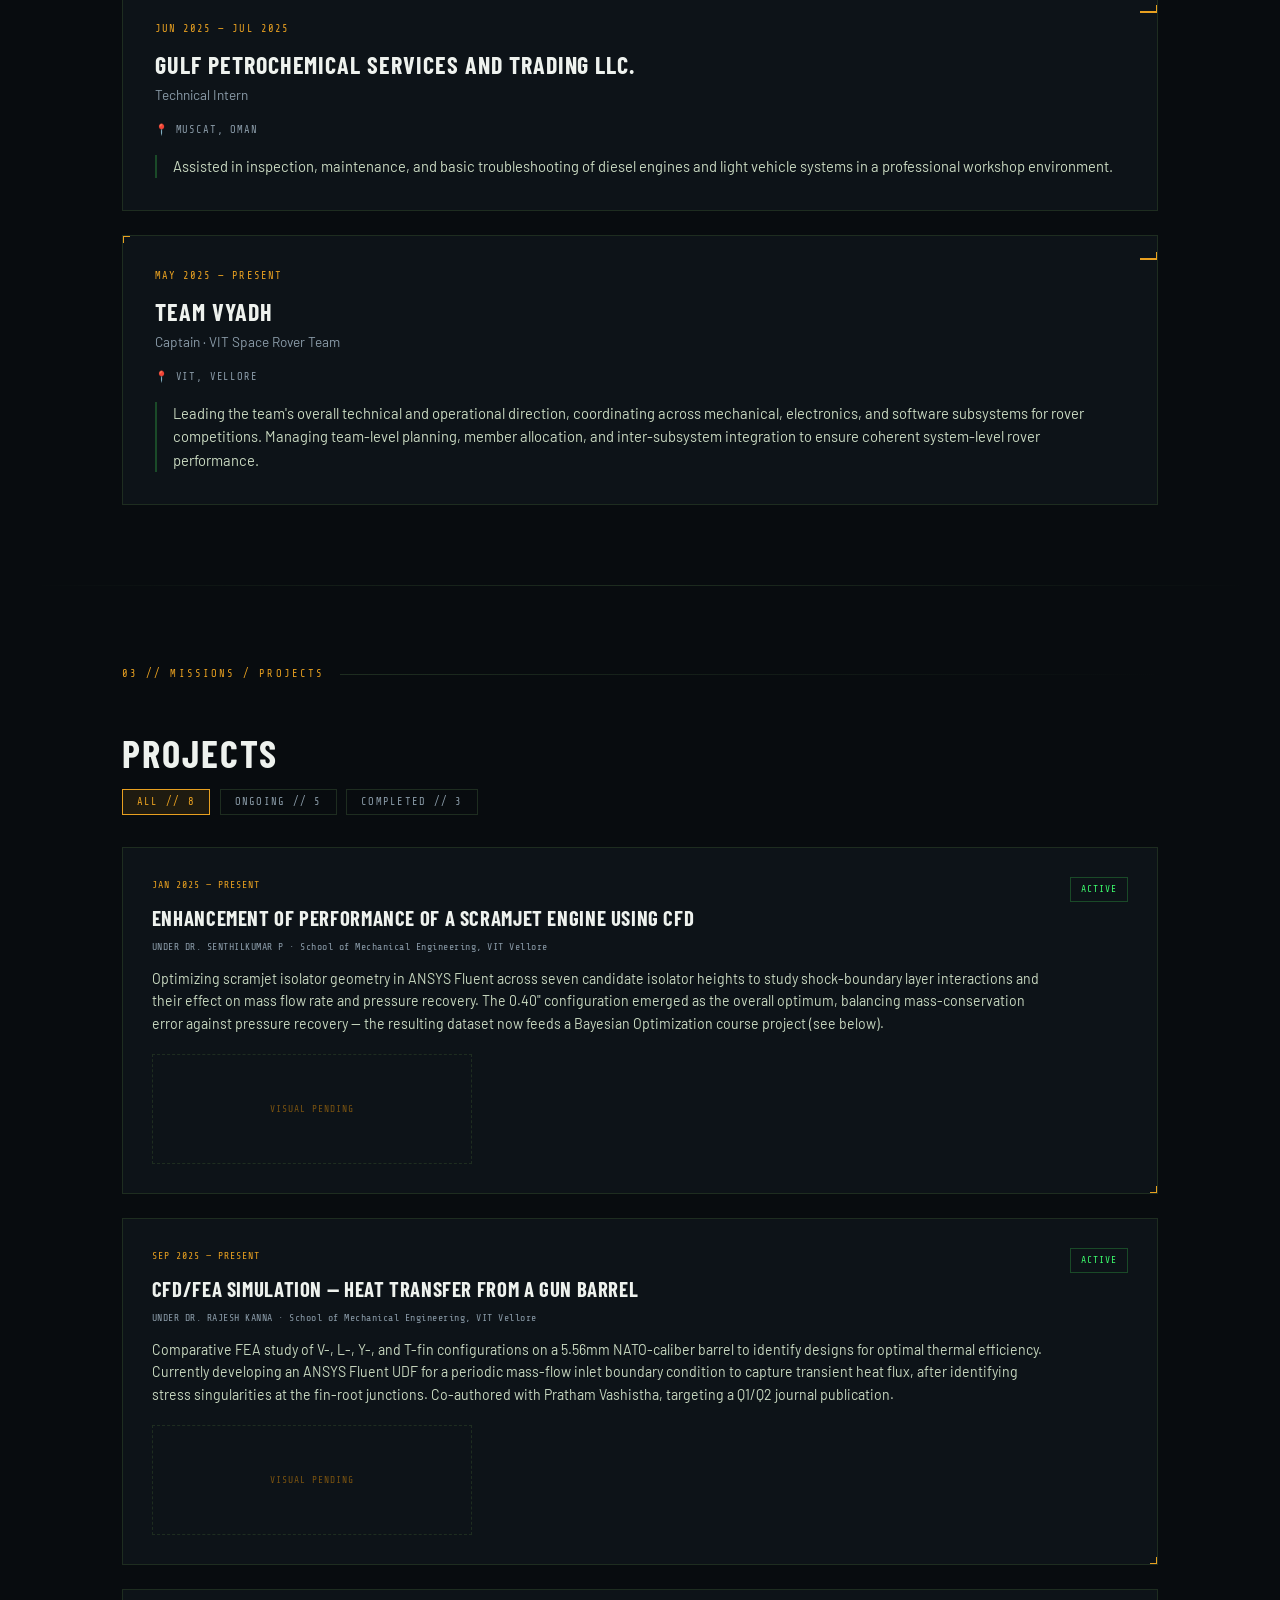
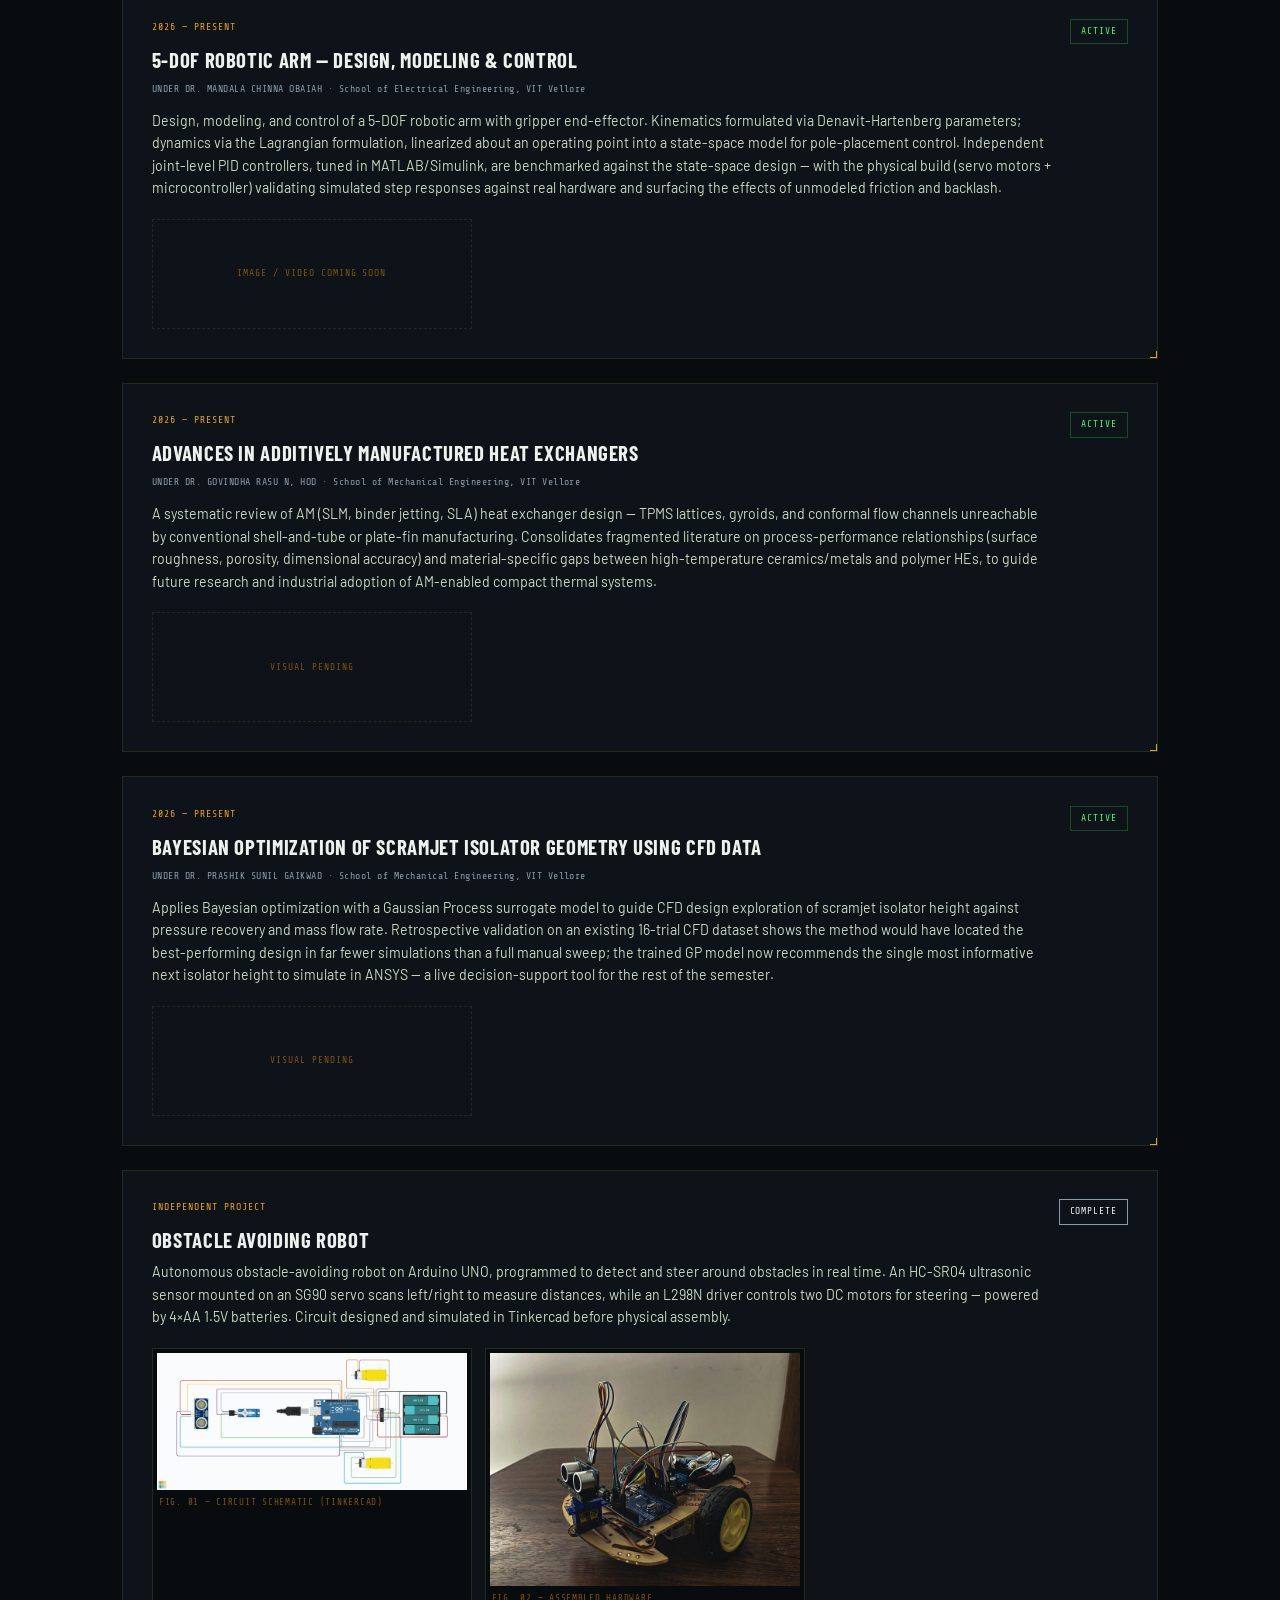
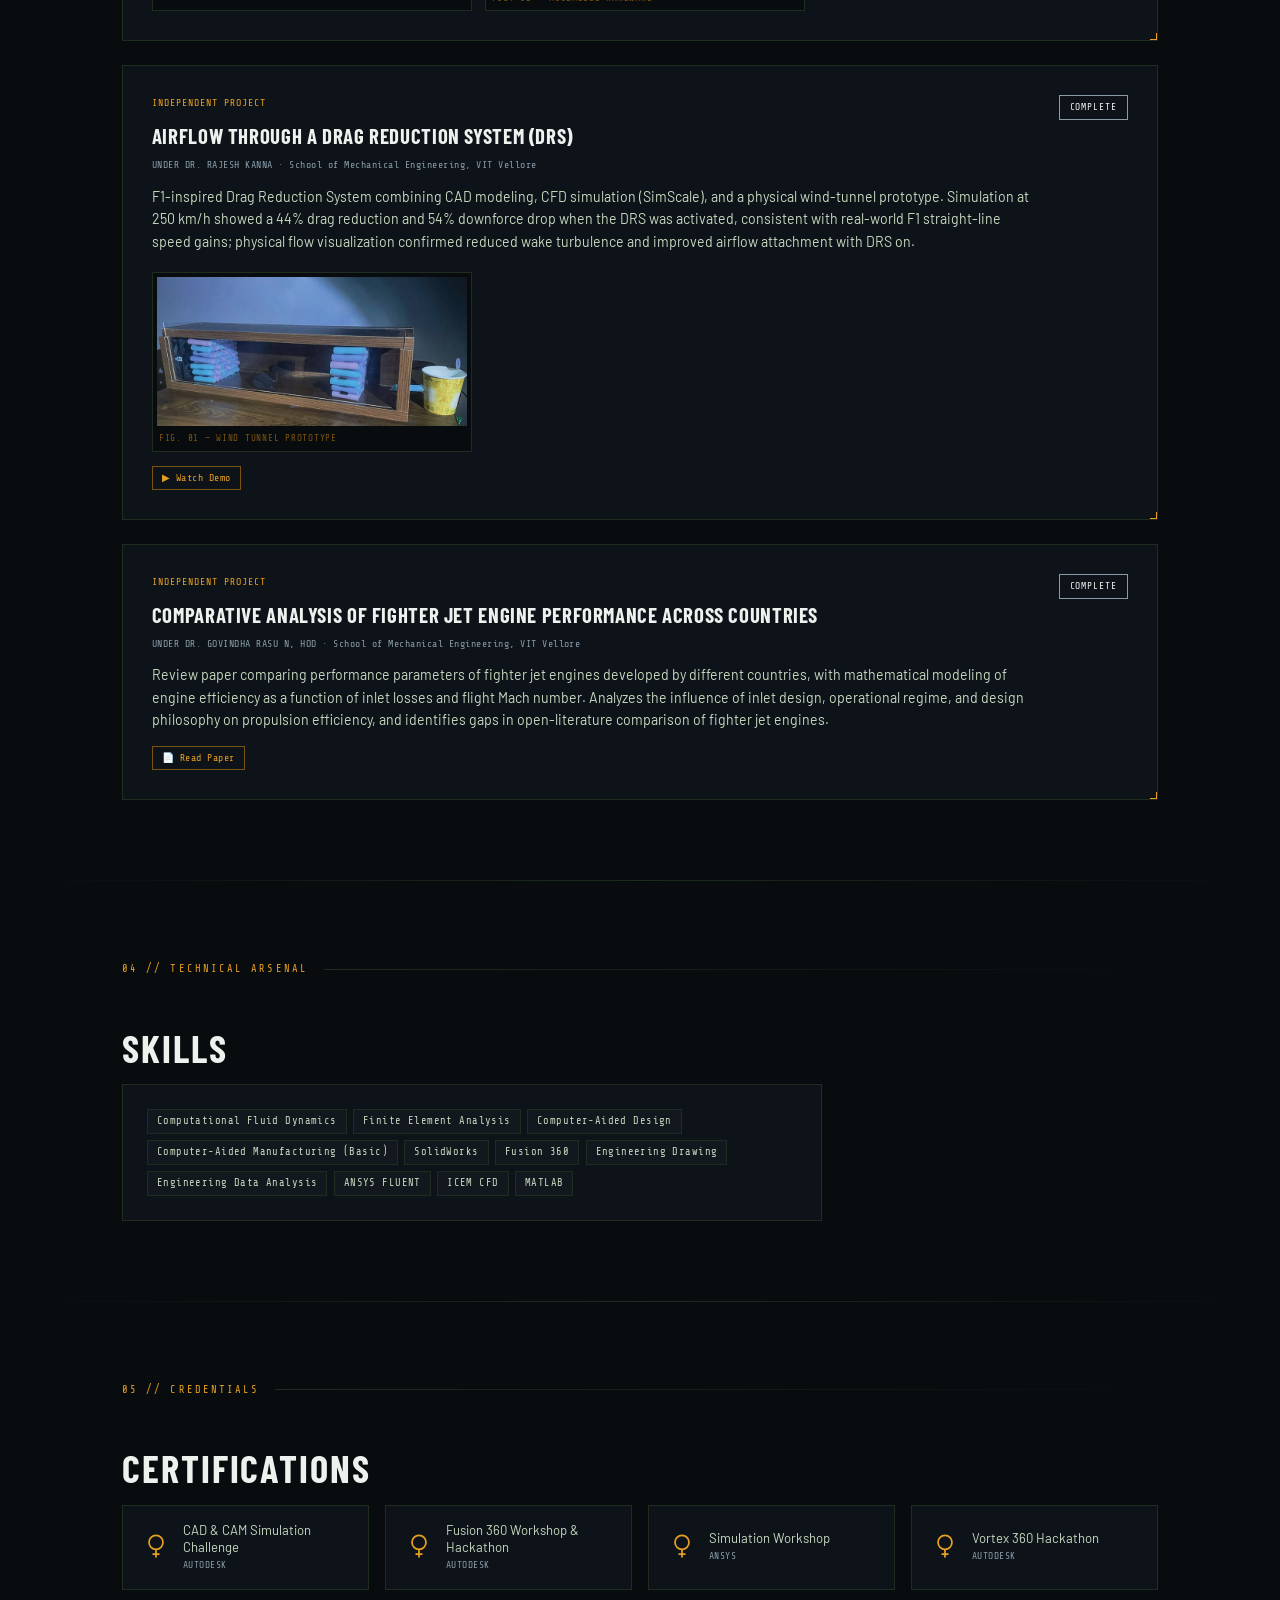
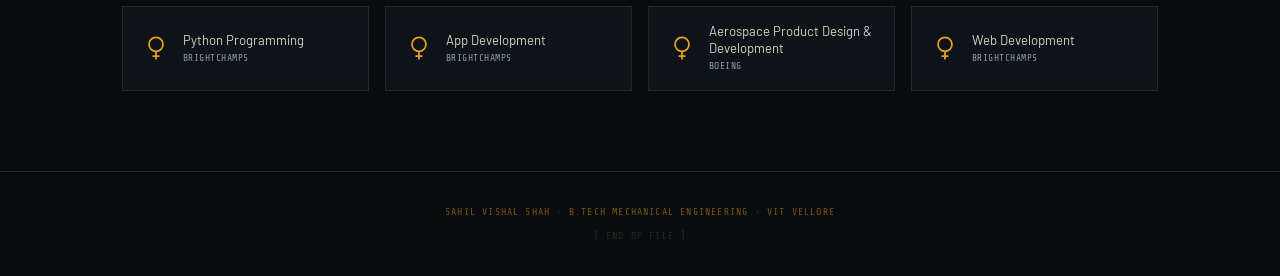
==== commit d9e0f499: "Update index.html" ====
--- a/index.html
+++ b/index.html
@@ -1223,7 +1223,9 @@
       <span class="skill-pill">Fusion 360</span>
       <span class="skill-pill">Engineering Drawing</span>
       <span class="skill-pill">Engineering Data Analysis</span>
-      <span class="skill-pill">GD&T</span>
+      <span class="skill-pill">ANSYS FLUENT</span>
+      <span class="skill-pill">ICEM CFD</span>
+      <span class="skill-pill">MATLAB</span>
     </div>
   </div>
 </section>
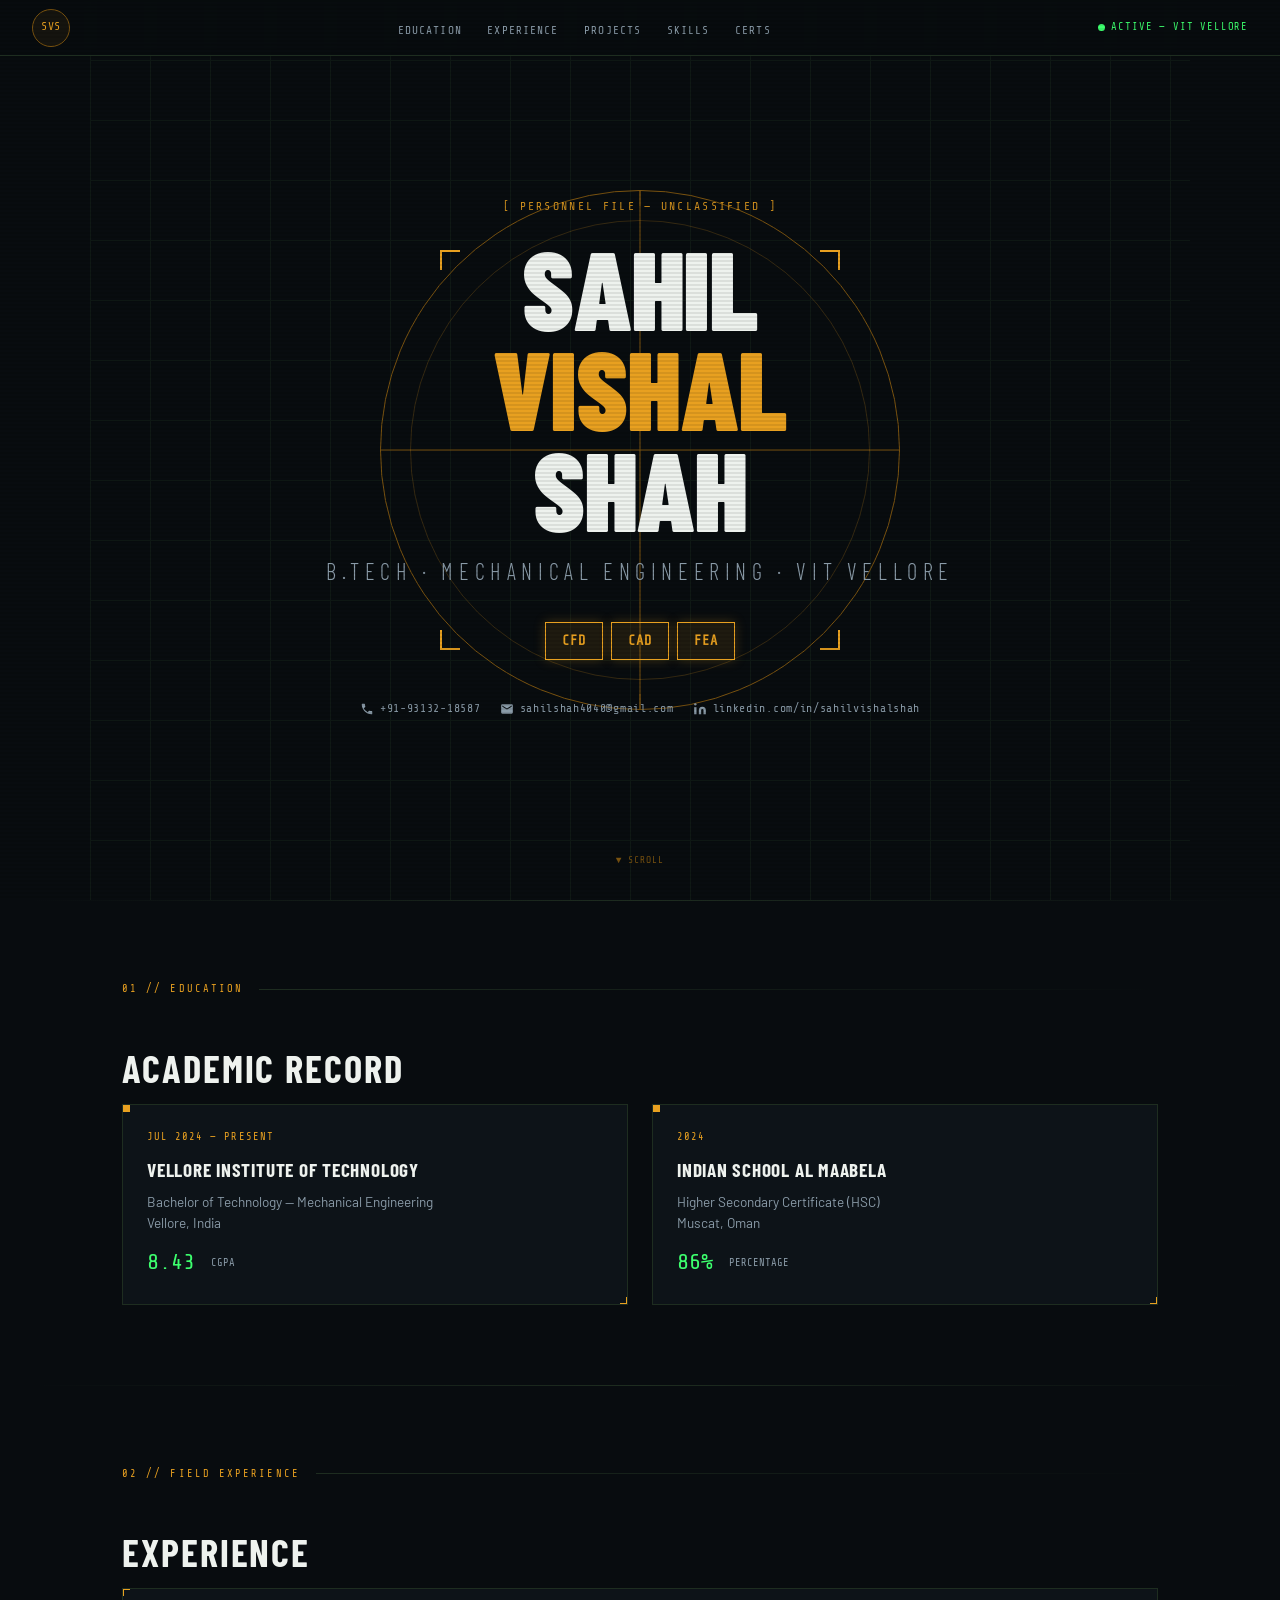
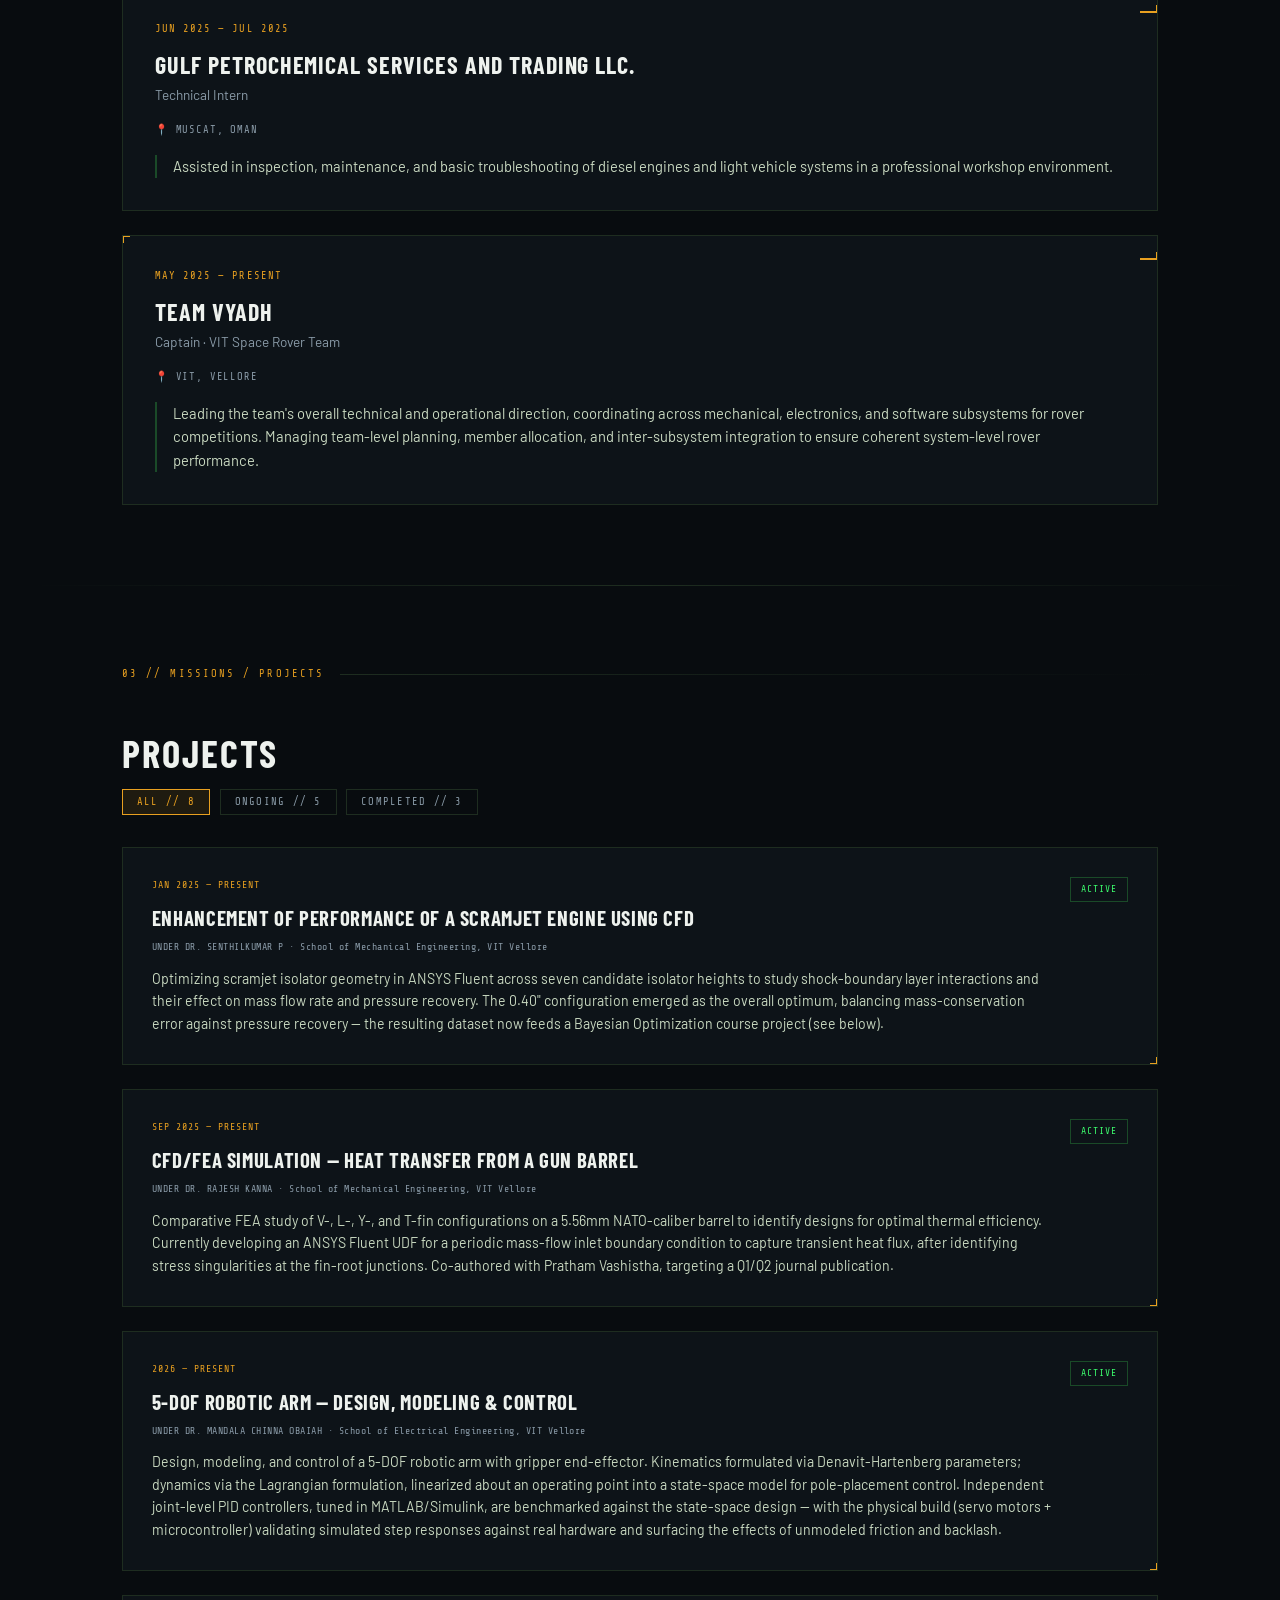
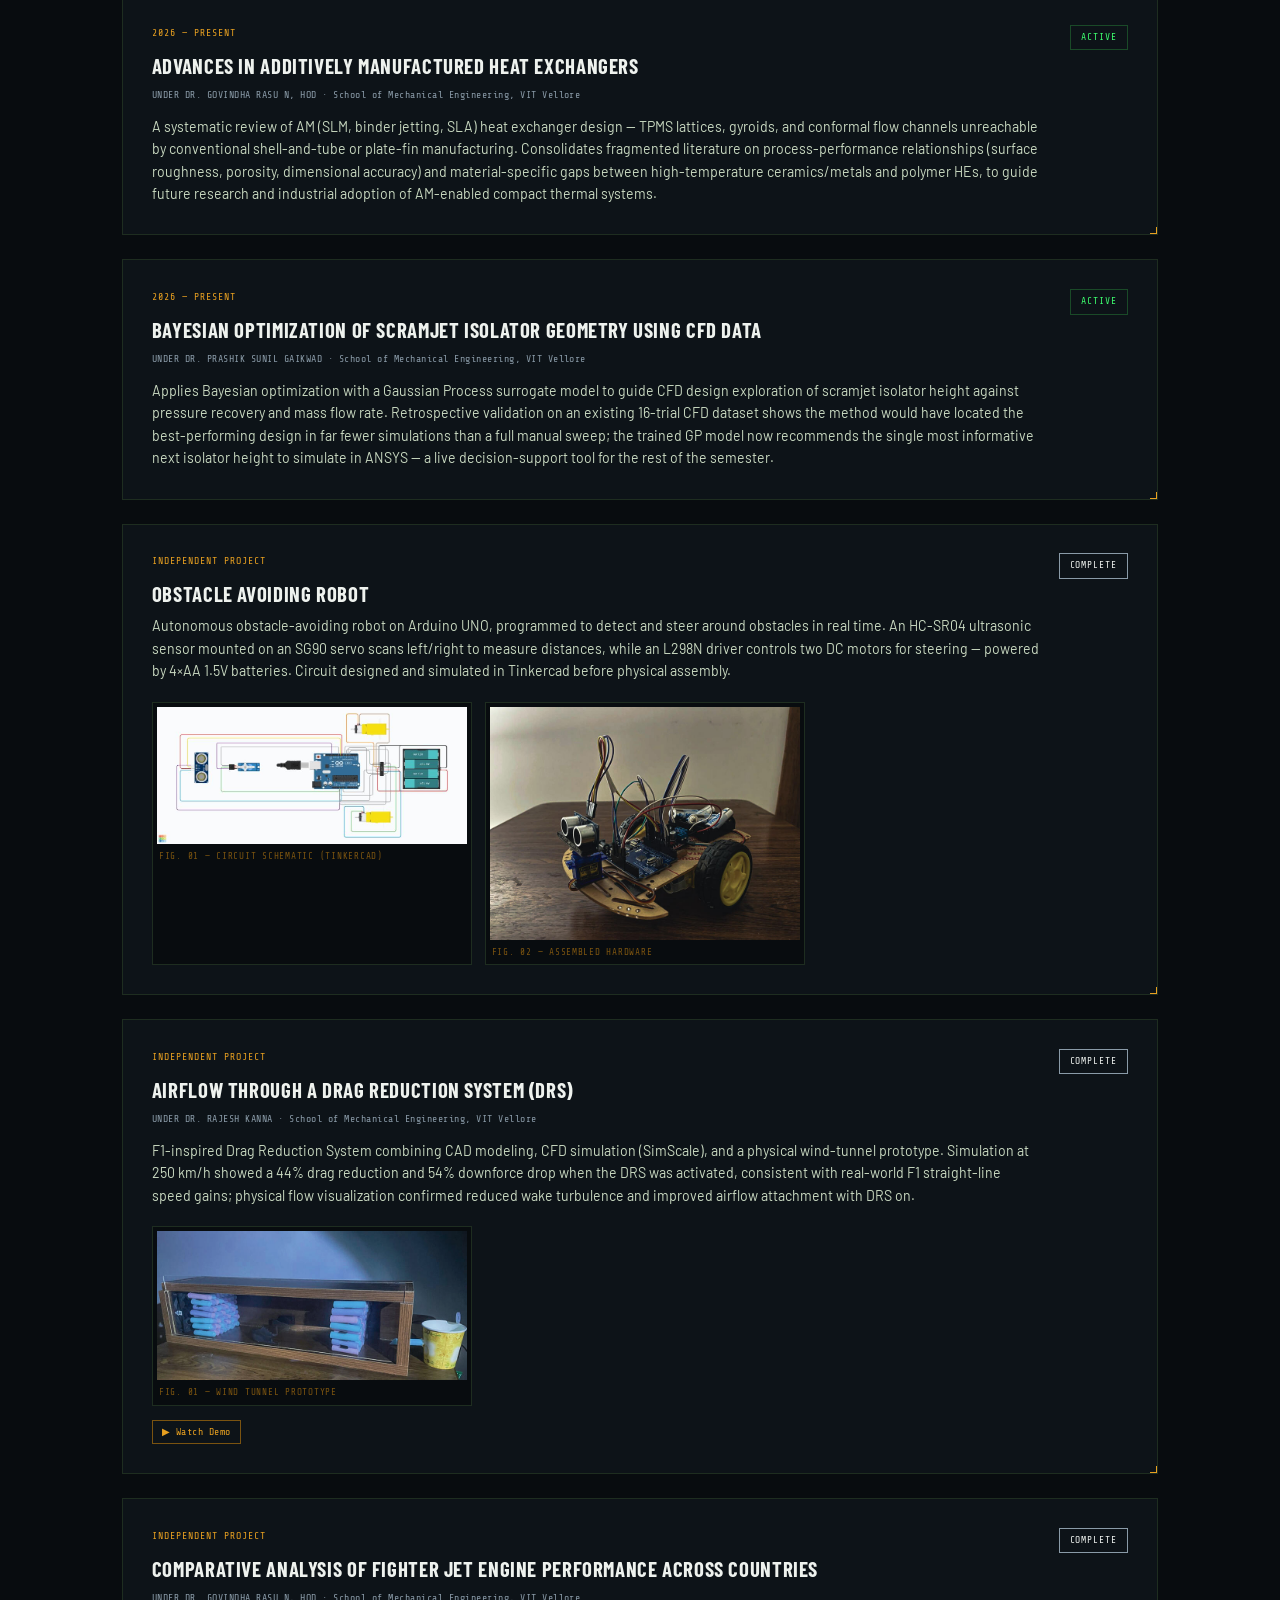
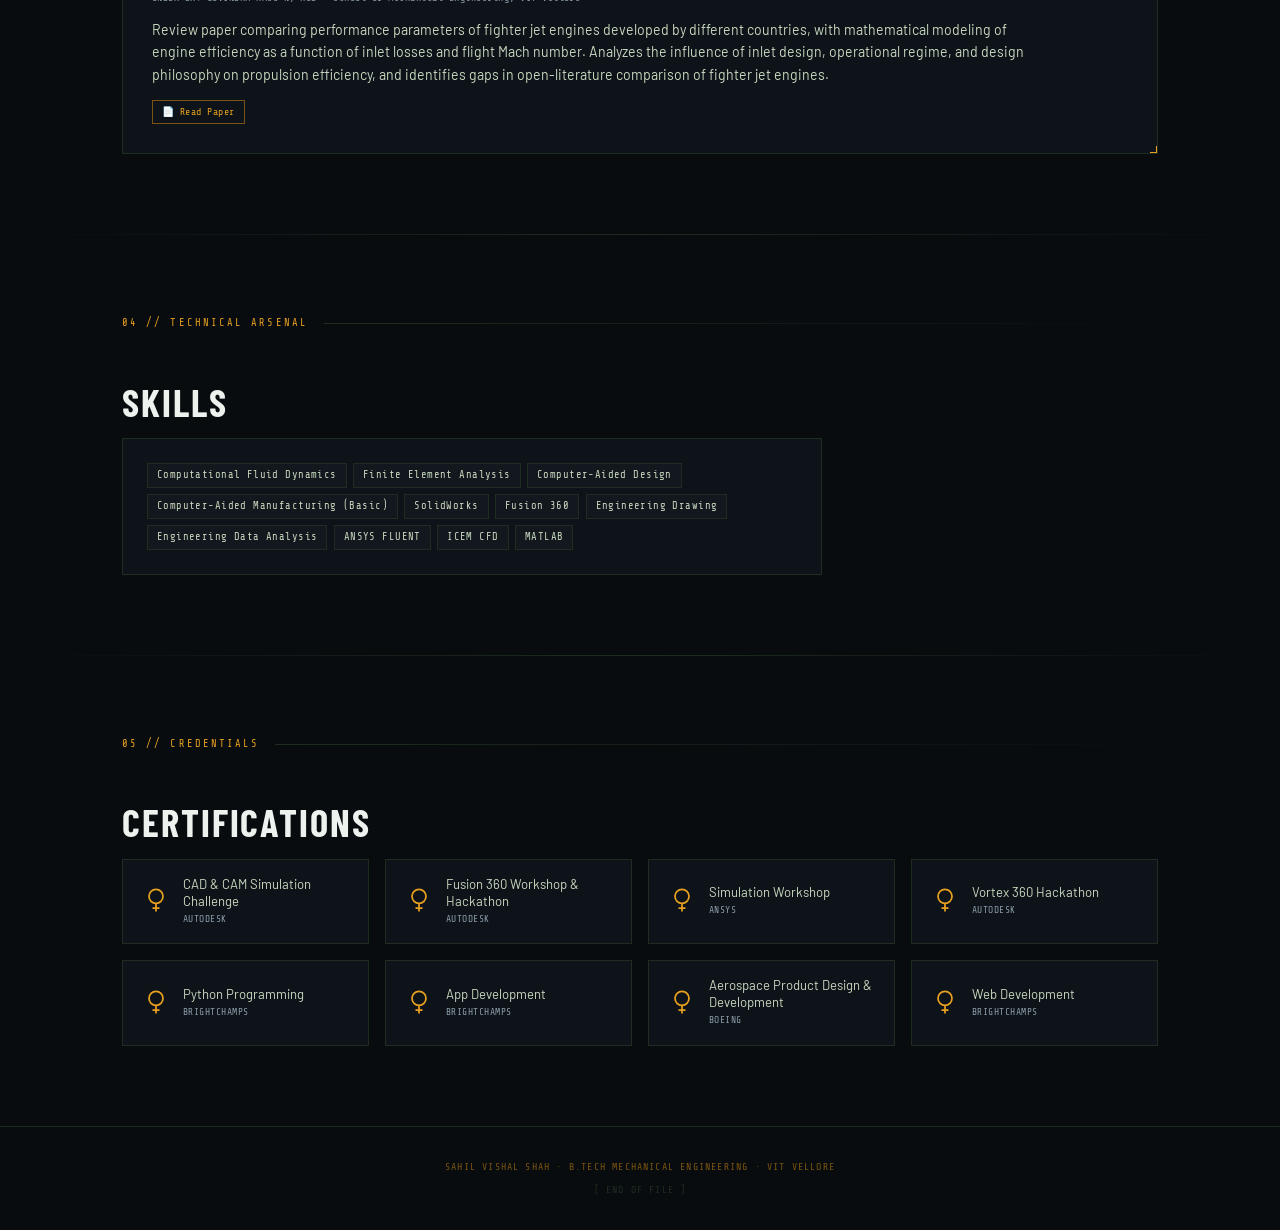
==== commit efe66fa7: "Update index.html" ====
--- a/index.html
+++ b/index.html
@@ -1059,9 +1059,7 @@
         <div class="project-desc">
           Optimizing scramjet isolator geometry in ANSYS Fluent across seven candidate isolator heights to study shock-boundary layer interactions and their effect on mass flow rate and pressure recovery. The 0.40" configuration emerged as the overall optimum, balancing mass-conservation error against pressure recovery — the resulting dataset now feeds a Bayesian Optimization course project (see below).
         </div>
-        <div class="project-images">
-          <div class="project-img-placeholder"><span>Visual pending</span></div>
-        </div>
+        
       </div>
       <div class="project-badge">ACTIVE</div>
     </div>
@@ -1075,9 +1073,7 @@
         <div class="project-desc">
           Comparative FEA study of V-, L-, Y-, and T-fin configurations on a 5.56mm NATO-caliber barrel to identify designs for optimal thermal efficiency. Currently developing an ANSYS Fluent UDF for a periodic mass-flow inlet boundary condition to capture transient heat flux, after identifying stress singularities at the fin-root junctions. Co-authored with Pratham Vashistha, targeting a Q1/Q2 journal publication.
         </div>
-        <div class="project-images">
-          <div class="project-img-placeholder"><span>Visual pending</span></div>
-        </div>
+        
       </div>
       <div class="project-badge">ACTIVE</div>
     </div>
@@ -1091,9 +1087,7 @@
         <div class="project-desc">
           Design, modeling, and control of a 5-DOF robotic arm with gripper end-effector. Kinematics formulated via Denavit-Hartenberg parameters; dynamics via the Lagrangian formulation, linearized about an operating point into a state-space model for pole-placement control. Independent joint-level PID controllers, tuned in MATLAB/Simulink, are benchmarked against the state-space design — with the physical build (servo motors + microcontroller) validating simulated step responses against real hardware and surfacing the effects of unmodeled friction and backlash.
         </div>
-        <div class="project-images">
-          <div class="project-img-placeholder"><span>Image / video coming soon</span></div>
-        </div>
+        
       </div>
       <div class="project-badge">ACTIVE</div>
     </div>
@@ -1107,9 +1101,7 @@
         <div class="project-desc">
           A systematic review of AM (SLM, binder jetting, SLA) heat exchanger design — TPMS lattices, gyroids, and conformal flow channels unreachable by conventional shell-and-tube or plate-fin manufacturing. Consolidates fragmented literature on process-performance relationships (surface roughness, porosity, dimensional accuracy) and material-specific gaps between high-temperature ceramics/metals and polymer HEs, to guide future research and industrial adoption of AM-enabled compact thermal systems.
         </div>
-        <div class="project-images">
-          <div class="project-img-placeholder"><span>Visual pending</span></div>
-        </div>
+        
       </div>
       <div class="project-badge">ACTIVE</div>
     </div>
@@ -1123,9 +1115,7 @@
         <div class="project-desc">
           Applies Bayesian optimization with a Gaussian Process surrogate model to guide CFD design exploration of scramjet isolator height against pressure recovery and mass flow rate. Retrospective validation on an existing 16-trial CFD dataset shows the method would have located the best-performing design in far fewer simulations than a full manual sweep; the trained GP model now recommends the single most informative next isolator height to simulate in ANSYS — a live decision-support tool for the rest of the semester.
         </div>
-        <div class="project-images">
-          <div class="project-img-placeholder"><span>Visual pending</span></div>
-        </div>
+        
       </div>
       <div class="project-badge">ACTIVE</div>
     </div>
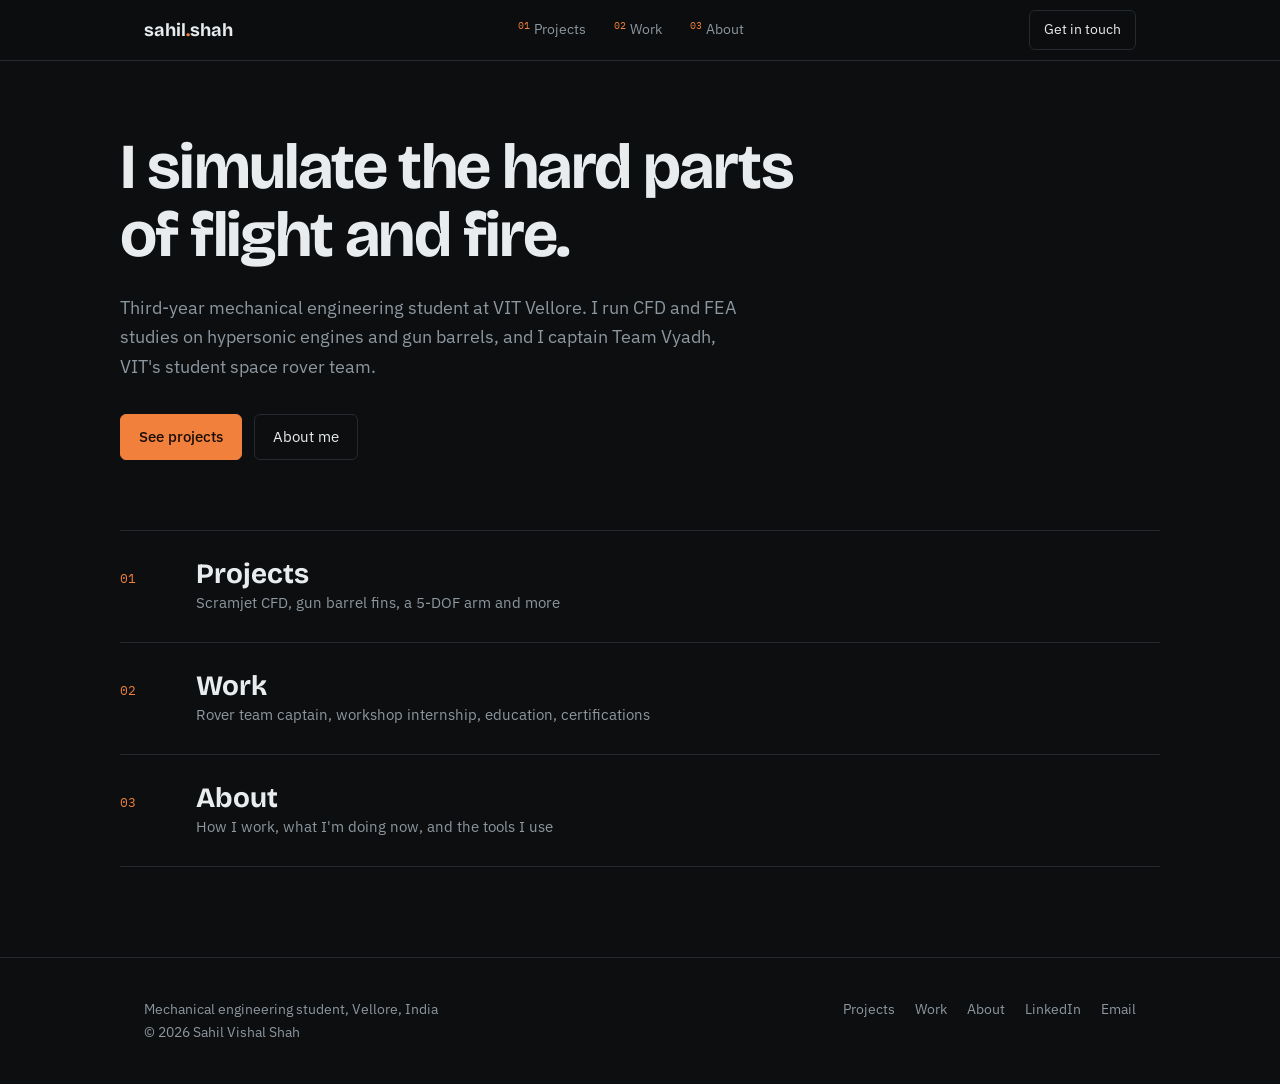
==== commit 791db7ba: "Add files via upload" ====
--- a/index.html
+++ b/index.html
@@ -1,1350 +1,18 @@
-<!DOCTYPE html>
-<html lang="en">
-<head>
-<meta charset="UTF-8">
-<meta name="viewport" content="width=device-width, initial-scale=1.0">
-<title>SAHIL VISHAL SHAH — Mechanical Engineer</title>
-<link rel="preconnect" href="https://fonts.googleapis.com">
-<link href="https://fonts.googleapis.com/css2?family=Share+Tech+Mono&family=Barlow+Condensed:wght@300;500;700;900&family=Barlow:wght@300;400;500&display=swap" rel="stylesheet">
-<style>
-  :root {
-    --bg:        #080C0F;
-    --panel:     #0D1318;
-    --border:    #1E2D20;
-    --amber:     #E8A020;
-    --amber-dim: #7A5310;
-    --green:     #3DFF6E;
-    --green-dim: #1A4A28;
-    --steel:     #8A9BA8;
-    --text:      #C8D8C0;
-    --white:     #EEF2EE;
-    --red:       #FF4040;
-  }
- 
-  *, *::before, *::after { box-sizing: border-box; margin: 0; padding: 0; }
- 
-  html { scroll-behavior: smooth; }
- 
-  body {
-    background: var(--bg);
-    color: var(--text);
-    font-family: 'Barlow', sans-serif;
-    font-size: 16px;
-    line-height: 1.6;
-    overflow-x: hidden;
-  }
- 
-  /* ─── SCANLINE OVERLAY ─── */
-  body::after {
-    content: '';
-    position: fixed;
-    inset: 0;
-    background: repeating-linear-gradient(
-      0deg,
-      transparent,
-      transparent 2px,
-      rgba(0,0,0,0.08) 2px,
-      rgba(0,0,0,0.08) 4px
-    );
-    pointer-events: none;
-    z-index: 9999;
-  }
- 
-  /* ─── NAV ─── */
-  nav {
-    position: fixed;
-    top: 0; left: 0; right: 0;
-    z-index: 1000;
-    display: flex;
-    align-items: center;
-    justify-content: space-between;
-    padding: 0 2rem;
-    height: 56px;
-    background: rgba(8,12,15,0.92);
-    border-bottom: 1px solid var(--border);
-    backdrop-filter: blur(8px);
-  }
- 
-  .nav-id {
-    font-family: 'Share Tech Mono', monospace;
-    font-size: 0.78rem;
-    color: var(--amber);
-    letter-spacing: 0.12em;
-    text-transform: uppercase;
-  }
- 
-  .logo-circle {
-    width: 38px;
-    height: 38px;
-    border-radius: 50%;
-    border: 1px solid var(--amber-dim);
-    display: flex;
-    align-items: center;
-    justify-content: center;
-    background: rgba(232,160,32,0.06);
-    cursor: pointer;
-    font-family: 'Share Tech Mono', monospace;
-    font-size: 0.72rem;
-    color: var(--amber);
-    letter-spacing: 0.05em;
-    transition: border-color 0.25s, background 0.25s, transform 0.25s;
-  }
- 
-  .logo-circle:hover {
-    border-color: var(--amber);
-    background: rgba(232,160,32,0.14);
-    transform: rotate(8deg);
-  }
- 
-  .nav-links {
-    display: flex;
-    gap: 1.6rem;
-    list-style: none;
-  }
- 
-  .nav-links a {
-    font-family: 'Share Tech Mono', monospace;
-    font-size: 0.7rem;
-    color: var(--steel);
-    text-decoration: none;
-    letter-spacing: 0.1em;
-    text-transform: uppercase;
-    transition: color 0.2s;
-  }
- 
-  .nav-links a:hover { color: var(--amber); }
- 
-  .nav-status {
-    display: flex;
-    align-items: center;
-    gap: 6px;
-    font-family: 'Share Tech Mono', monospace;
-    font-size: 0.65rem;
-    color: var(--green);
-    letter-spacing: 0.08em;
-  }
- 
-  .status-dot {
-    width: 7px; height: 7px;
-    border-radius: 50%;
-    background: var(--green);
-    animation: pulse 2s infinite;
-  }
- 
-  @keyframes pulse {
-    0%, 100% { opacity: 1; }
-    50% { opacity: 0.3; }
-  }
- 
-  /* ─── HERO ─── */
-  #hero {
-    min-height: 100vh;
-    display: flex;
-    flex-direction: column;
-    align-items: center;
-    justify-content: center;
-    position: relative;
-    padding: 80px 2rem 4rem;
-    overflow: hidden;
-  }
- 
-  /* Grid background */
-  #hero::before {
-    content: '';
-    position: absolute;
-    inset: 0;
-    background-image:
-      linear-gradient(var(--border) 1px, transparent 1px),
-      linear-gradient(90deg, var(--border) 1px, transparent 1px);
-    background-size: 60px 60px;
-    opacity: 0.4;
-  }
- 
-  /* RETICLE — the signature element */
-  .reticle {
-    position: absolute;
-    top: 50%; left: 50%;
-    transform: translate(-50%, -50%);
-    width: min(520px, 90vw);
-    height: min(520px, 90vw);
-    pointer-events: none;
-  }
- 
-  .reticle-ring {
-    position: absolute;
-    inset: 0;
-    border: 1px solid var(--amber-dim);
-    border-radius: 50%;
-    animation: reticle-spin 20s linear infinite;
-  }
- 
-  .reticle-ring::before, .reticle-ring::after {
-    content: '';
-    position: absolute;
-    background: var(--amber-dim);
-  }
- 
-  /* tick marks */
-  .reticle-ring::before {
-    width: 1px; height: 16px;
-    top: -1px; left: 50%;
-    transform: translateX(-50%);
-  }
- 
-  .reticle-ring::after {
-    width: 1px; height: 16px;
-    bottom: -1px; left: 50%;
-    transform: translateX(-50%);
-  }
- 
-  .reticle-inner {
-    position: absolute;
-    inset: 30px;
-    border: 1px solid rgba(232,160,32,0.2);
-    border-radius: 50%;
-    animation: reticle-spin 12s linear infinite reverse;
-  }
- 
-  /* crosshair lines */
-  .reticle-h, .reticle-v {
-    position: absolute;
-    background: var(--amber-dim);
-    top: 50%; left: 0; right: 0;
-    height: 1px;
-    transform: translateY(-50%);
-  }
- 
-  .reticle-v {
-    top: 0; bottom: 0; left: 50%;
-    width: 1px;
-    height: auto;
-    transform: translateX(-50%);
-  }
- 
-  /* corner brackets */
-  .reticle-corner {
-    position: absolute;
-    width: 20px; height: 20px;
-    border-color: var(--amber);
-    border-style: solid;
-  }
- 
-  .reticle-corner.tl { top: 60px; left: 60px; border-width: 2px 0 0 2px; }
-  .reticle-corner.tr { top: 60px; right: 60px; border-width: 2px 2px 0 0; }
-  .reticle-corner.bl { bottom: 60px; left: 60px; border-width: 0 0 2px 2px; }
-  .reticle-corner.br { bottom: 60px; right: 60px; border-width: 0 2px 2px 0; }
- 
-  @keyframes reticle-spin {
-    from { transform: rotate(0deg); }
-    to   { transform: rotate(360deg); }
-  }
- 
-  /* Hero content */
-  .hero-content {
-    position: relative;
-    z-index: 2;
-    text-align: center;
-    max-width: 700px;
-  }
- 
-  .hero-eyebrow {
-    font-family: 'Share Tech Mono', monospace;
-    font-size: 0.72rem;
-    color: var(--amber);
-    letter-spacing: 0.2em;
-    text-transform: uppercase;
-    margin-bottom: 1.2rem;
-    opacity: 0.9;
-  }
- 
-  .hero-name {
-    font-family: 'Barlow Condensed', sans-serif;
-    font-size: clamp(3rem, 10vw, 7rem);
-    font-weight: 900;
-    line-height: 0.9;
-    color: var(--white);
-    text-transform: uppercase;
-    letter-spacing: -0.01em;
-    margin-bottom: 1rem;
-  }
- 
-  .hero-name span { color: var(--amber); }
- 
-  .hero-title {
-    font-family: 'Barlow Condensed', monospace;
-    font-size: clamp(1rem, 3vw, 1.4rem);
-    font-weight: 300;
-    letter-spacing: 0.25em;
-    color: var(--steel);
-    text-transform: uppercase;
-    margin-bottom: 2rem;
-  }
- 
-  .hero-tags {
-    display: flex;
-    flex-wrap: wrap;
-    gap: 0.5rem;
-    justify-content: center;
-    margin-bottom: 2.5rem;
-  }
- 
-  .tag {
-    font-family: 'Share Tech Mono', monospace;
-    font-size: 0.65rem;
-    padding: 4px 10px;
-    border: 1px solid var(--border);
-    color: var(--steel);
-    letter-spacing: 0.08em;
-    text-transform: uppercase;
-  }
- 
-  .tag.highlight {
-    border-color: var(--amber);
-    color: var(--amber);
-    font-size: 0.85rem;
-    font-weight: 700;
-    padding: 7px 16px;
-    background: rgba(232,160,32,0.1);
-    box-shadow: 0 0 12px rgba(232,160,32,0.25);
-  }
- 
-  .hero-contacts {
-    display: flex;
-    flex-wrap: wrap;
-    gap: 1.2rem;
-    justify-content: center;
-  }
- 
-  .contact-link {
-    font-family: 'Share Tech Mono', monospace;
-    font-size: 0.72rem;
-    color: var(--steel);
-    text-decoration: none;
-    letter-spacing: 0.06em;
-    display: flex;
-    align-items: center;
-    gap: 6px;
-    transition: color 0.2s;
-  }
- 
-  .contact-link:hover { color: var(--amber); }
-  .contact-link svg { width: 14px; height: 14px; fill: currentColor; }
- 
-  /* scroll cue */
-  .scroll-cue {
-    position: absolute;
-    bottom: 2rem;
-    left: 50%;
-    transform: translateX(-50%);
-    display: flex;
-    flex-direction: column;
-    align-items: center;
-    gap: 6px;
-    font-family: 'Share Tech Mono', monospace;
-    font-size: 0.6rem;
-    color: var(--amber-dim);
-    letter-spacing: 0.1em;
-    animation: bounce 2s infinite;
-  }
- 
-  @keyframes bounce {
-    0%, 100% { transform: translateX(-50%) translateY(0); }
-    50% { transform: translateX(-50%) translateY(6px); }
-  }
- 
-  /* ─── SECTIONS ─── */
-  section {
-    max-width: 1100px;
-    margin: 0 auto;
-    padding: 5rem 2rem;
-  }
- 
-  .section-header {
-    display: flex;
-    align-items: center;
-    gap: 1rem;
-    margin-bottom: 2.5rem;
-  }
- 
-  .section-label {
-    font-family: 'Share Tech Mono', monospace;
-    font-size: 0.65rem;
-    color: var(--amber);
-    letter-spacing: 0.2em;
-    text-transform: uppercase;
-    white-space: nowrap;
-  }
- 
-  .section-line {
-    flex: 1;
-    height: 1px;
-    background: linear-gradient(90deg, var(--border), transparent);
-  }
- 
-  .section-title {
-    font-family: 'Barlow Condensed', sans-serif;
-    font-size: clamp(1.6rem, 4vw, 2.4rem);
-    font-weight: 700;
-    color: var(--white);
-    text-transform: uppercase;
-    letter-spacing: 0.05em;
-    margin-bottom: 0.3rem;
-  }
- 
-  /* ─── EDUCATION ─── */
-  .edu-cards {
-    display: grid;
-    grid-template-columns: repeat(auto-fit, minmax(280px, 1fr));
-    gap: 1.5rem;
-  }
- 
-  .edu-card {
-    border: 1px solid var(--border);
-    padding: 1.5rem;
-    background: var(--panel);
-    position: relative;
-    overflow: hidden;
-    transition: border-color 0.3s;
-  }
- 
-  .edu-card::before {
-    content: '';
-    position: absolute;
-    top: 0; left: 0;
-    width: 3px;
-    height: 100%;
-    background: var(--amber);
-  }
- 
-  .edu-card:hover { border-color: var(--amber-dim); }
- 
-  .edu-period {
-    font-family: 'Share Tech Mono', monospace;
-    font-size: 0.65rem;
-    color: var(--amber);
-    letter-spacing: 0.1em;
-    margin-bottom: 0.6rem;
-  }
- 
-  .edu-institution {
-    font-family: 'Barlow Condensed', sans-serif;
-    font-size: 1.2rem;
-    font-weight: 700;
-    color: var(--white);
-    text-transform: uppercase;
-    letter-spacing: 0.04em;
-    margin-bottom: 0.3rem;
-  }
- 
-  .edu-degree {
-    font-size: 0.85rem;
-    color: var(--steel);
-    margin-bottom: 0.6rem;
-  }
- 
-  .edu-score {
-    font-family: 'Share Tech Mono', monospace;
-    font-size: 1.4rem;
-    color: var(--green);
-  }
- 
-  .edu-score small {
-    font-size: 0.65rem;
-    color: var(--steel);
-    vertical-align: middle;
-    margin-left: 4px;
-  }
- 
-  /* ─── EXPERIENCE / INTERNSHIP ─── */
-  .exp-block {
-    border: 1px solid var(--border);
-    background: var(--panel);
-    padding: 2rem;
-    position: relative;
-    overflow: hidden;
-  }
- 
-  .exp-block::after {
-    content: 'INTERNSHIP';
-    position: absolute;
-    top: 1rem; right: 1rem;
-    font-family: 'Share Tech Mono', monospace;
-    font-size: 0.6rem;
-    color: var(--amber-dim);
-    letter-spacing: 0.15em;
-    border: 1px solid var(--amber-dim);
-    padding: 2px 8px;
-  }
- 
-  .exp-period {
-    font-family: 'Share Tech Mono', monospace;
-    font-size: 0.65rem;
-    color: var(--amber);
-    letter-spacing: 0.1em;
-    margin-bottom: 0.5rem;
-  }
- 
-  .exp-company {
-    font-family: 'Barlow Condensed', sans-serif;
-    font-size: 1.5rem;
-    font-weight: 700;
-    color: var(--white);
-    text-transform: uppercase;
-    letter-spacing: 0.04em;
-  }
- 
-  .exp-role {
-    font-size: 0.85rem;
-    color: var(--steel);
-    margin-bottom: 1rem;
-  }
- 
-  .exp-location {
-    font-family: 'Share Tech Mono', monospace;
-    font-size: 0.65rem;
-    color: var(--steel);
-    letter-spacing: 0.08em;
-    margin-bottom: 1rem;
-  }
- 
-  .exp-desc {
-    font-size: 0.92rem;
-    color: var(--text);
-    border-left: 2px solid var(--green-dim);
-    padding-left: 1rem;
-  }
- 
-  /* ─── PROJECTS ─── */
-  .project-cards {
-    display: grid;
-    gap: 1.5rem;
-  }
- 
-  .project-card {
-    border: 1px solid var(--border);
-    background: var(--panel);
-    padding: 1.8rem;
-    display: grid;
-    grid-template-columns: 1fr auto;
-    gap: 1rem;
-    align-items: start;
-    transition: border-color 0.3s, background 0.3s;
-    position: relative;
-    overflow: hidden;
-  }
- 
-  .project-card::before {
-    content: '';
-    position: absolute;
-    inset: 0;
-    background: linear-gradient(135deg, rgba(232,160,32,0.04), transparent 60%);
-    opacity: 0;
-    transition: opacity 0.3s;
-  }
- 
-  .project-card:hover { border-color: var(--amber-dim); }
-  .project-card:hover::before { opacity: 1; }
- 
-  .project-period {
-    font-family: 'Share Tech Mono', monospace;
-    font-size: 0.62rem;
-    color: var(--amber);
-    letter-spacing: 0.1em;
-    margin-bottom: 0.5rem;
-  }
- 
-  .project-title {
-    font-family: 'Barlow Condensed', sans-serif;
-    font-size: 1.3rem;
-    font-weight: 700;
-    color: var(--white);
-    text-transform: uppercase;
-    letter-spacing: 0.03em;
-    margin-bottom: 0.3rem;
-  }
- 
-  .project-supervisor {
-    font-family: 'Share Tech Mono', monospace;
-    font-size: 0.62rem;
-    color: var(--steel);
-    letter-spacing: 0.05em;
-    margin-bottom: 0.8rem;
-  }
- 
-  .project-desc {
-    font-size: 0.88rem;
-    color: var(--text);
-  }
- 
-  .project-badge {
-    font-family: 'Share Tech Mono', monospace;
-    font-size: 0.6rem;
-    padding: 4px 10px;
-    border: 1px solid var(--green-dim);
-    color: var(--green);
-    letter-spacing: 0.1em;
-    white-space: nowrap;
-    height: fit-content;
-  }
- 
-  .project-badge.complete {
-    border: 1px solid var(--steel);
-    color: var(--white);
-  }
- 
-  .project-card[data-status="hidden"] { display: none; }
- 
-  /* ─── PROJECT FILTER ─── */
-  .project-filter {
-    display: flex;
-    gap: 0.6rem;
-    margin-bottom: 2rem;
-    flex-wrap: wrap;
-  }
- 
-  .filter-btn {
-    font-family: 'Share Tech Mono', monospace;
-    font-size: 0.65rem;
-    letter-spacing: 0.12em;
-    text-transform: uppercase;
-    padding: 6px 14px;
-    border: 1px solid var(--border);
-    background: transparent;
-    color: var(--steel);
-    cursor: pointer;
-    transition: border-color 0.2s, color 0.2s, background 0.2s;
-  }
- 
-  .filter-btn:hover { border-color: var(--amber-dim); color: var(--amber); }
- 
-  .filter-btn.active {
-    border-color: var(--amber);
-    color: var(--amber);
-    background: rgba(232,160,32,0.1);
-  }
- 
-  /* ─── PROJECT META (guide line + links) ─── */
-  .project-guide {
-    font-family: 'Share Tech Mono', monospace;
-    font-size: 0.62rem;
-    color: var(--steel);
-    letter-spacing: 0.05em;
-    margin-bottom: 0.8rem;
-  }
- 
-  .project-links {
-    display: flex;
-    gap: 0.6rem;
-    flex-wrap: wrap;
-    margin-top: 0.9rem;
-  }
- 
-  .project-link {
-    font-family: 'Share Tech Mono', monospace;
-    font-size: 0.62rem;
-    color: var(--amber);
-    text-decoration: none;
-    letter-spacing: 0.05em;
-    border: 1px solid var(--amber-dim);
-    padding: 3px 9px;
-    white-space: nowrap;
-    transition: background 0.2s;
-  }
- 
-  .project-link:hover { background: rgba(232,160,32,0.1); }
- 
-  /* ─── PROJECT IMAGES ─── */
-  .project-images {
-    display: flex;
-    gap: 0.8rem;
-    flex-wrap: wrap;
-    margin-top: 1.2rem;
-  }
- 
-  .project-img-frame {
-    position: relative;
-    flex: 1 1 220px;
-    max-width: 320px;
-    border: 1px solid var(--border);
-    background: var(--bg);
-    padding: 4px;
-  }
- 
-  .project-img-frame img {
-    display: block;
-    width: 100%;
-    height: auto;
-    filter: saturate(0.9) contrast(1.05);
-  }
- 
-  .project-img-caption {
-    font-family: 'Share Tech Mono', monospace;
-    font-size: 0.58rem;
-    color: var(--amber-dim);
-    letter-spacing: 0.08em;
-    text-transform: uppercase;
-    padding: 5px 2px 1px;
-  }
- 
-  .project-img-placeholder {
-    flex: 1 1 220px;
-    max-width: 320px;
-    min-height: 110px;
-    border: 1px dashed var(--border);
-    display: flex;
-    align-items: center;
-    justify-content: center;
-    text-align: center;
-    padding: 1rem;
-  }
- 
-  .project-img-placeholder span {
-    font-family: 'Share Tech Mono', monospace;
-    font-size: 0.6rem;
-    color: var(--amber-dim);
-    letter-spacing: 0.1em;
-    text-transform: uppercase;
-  }
- 
-  /* ─── SKILLS ─── */
-  .skills-grid {
-    display: grid;
-    grid-template-columns: repeat(auto-fit, minmax(240px, 1fr));
-    gap: 1.5rem;
-  }
- 
-  .skill-group {
-    border: 1px solid var(--border);
-    background: var(--panel);
-    padding: 1.5rem;
-  }
- 
-  .skill-group-title {
-    font-family: 'Share Tech Mono', monospace;
-    font-size: 0.65rem;
-    color: var(--amber);
-    letter-spacing: 0.15em;
-    text-transform: uppercase;
-    margin-bottom: 1rem;
-    padding-bottom: 0.5rem;
-    border-bottom: 1px solid var(--border);
-  }
- 
-  .skill-list {
-    display: flex;
-    flex-wrap: wrap;
-    gap: 0.4rem;
-  }
- 
-  .skill-pill {
-    font-family: 'Share Tech Mono', monospace;
-    font-size: 0.65rem;
-    padding: 3px 9px;
-    border: 1px solid var(--border);
-    color: var(--text);
-    letter-spacing: 0.04em;
-    background: rgba(255,255,255,0.02);
-    transition: border-color 0.2s, color 0.2s;
-  }
- 
-  .skill-pill:hover {
-    border-color: var(--amber-dim);
-    color: var(--amber);
-  }
- 
-  /* ─── CERTIFICATIONS ─── */
-  .cert-list {
-    display: grid;
-    grid-template-columns: repeat(auto-fit, minmax(220px, 1fr));
-    gap: 1rem;
-  }
- 
-  .cert-item {
-    border: 1px solid var(--border);
-    background: var(--panel);
-    padding: 1rem 1.2rem;
-    display: flex;
-    align-items: center;
-    gap: 0.8rem;
-    transition: border-color 0.25s;
-  }
- 
-  .cert-item:hover { border-color: var(--amber-dim); }
- 
-  .cert-icon {
-    width: 28px; height: 28px;
-    flex-shrink: 0;
-    color: var(--amber);
-  }
- 
-  .cert-name {
-    font-size: 0.82rem;
-    color: var(--text);
-    line-height: 1.3;
-  }
- 
-  .cert-issuer {
-    font-family: 'Share Tech Mono', monospace;
-    font-size: 0.6rem;
-    color: var(--steel);
-    letter-spacing: 0.05em;
-    margin-top: 2px;
-  }
- 
-  /* ─── FOOTER ─── */
-  footer {
-    border-top: 1px solid var(--border);
-    padding: 2rem;
-    text-align: center;
-    font-family: 'Share Tech Mono', monospace;
-    font-size: 0.62rem;
-    color: var(--amber-dim);
-    letter-spacing: 0.12em;
-    text-transform: uppercase;
-  }
- 
-  /* ─── DIVIDER ─── */
-  .section-divider {
-    height: 1px;
-    background: linear-gradient(90deg, transparent, var(--border), transparent);
-    margin: 0 2rem;
-  }
- 
-  /* ─── HUD CORNERS (decorative on cards) ─── */
-  .hud-corners {
-    position: relative;
-  }
- 
-  .hud-corners::before,
-  .hud-corners::after {
-    content: '';
-    position: absolute;
-    width: 8px; height: 8px;
-    border-color: var(--amber);
-    border-style: solid;
-  }
- 
-  .hud-corners::before { top: -1px; left: -1px; border-width: 2px 0 0 2px; }
-  .hud-corners::after  { bottom: -1px; right: -1px; border-width: 0 2px 2px 0; }
- 
-  /* ─── MOBILE NAV ─── */
-  .hamburger {
-    display: none;
-    flex-direction: column;
-    gap: 5px;
-    cursor: pointer;
-    padding: 4px;
-  }
- 
-  .hamburger span {
-    display: block;
-    width: 22px; height: 2px;
-    background: var(--amber);
-    transition: 0.3s;
-  }
- 
-  .mobile-menu {
-    display: none;
-    position: fixed;
-    top: 56px; left: 0; right: 0;
-    background: rgba(8,12,15,0.98);
-    border-bottom: 1px solid var(--border);
-    padding: 1.5rem 2rem;
-    z-index: 999;
-    flex-direction: column;
-    gap: 1rem;
-  }
- 
-  .mobile-menu.open { display: flex; }
- 
-  .mobile-menu a {
-    font-family: 'Share Tech Mono', monospace;
-    font-size: 0.8rem;
-    color: var(--steel);
-    text-decoration: none;
-    letter-spacing: 0.1em;
-    text-transform: uppercase;
-    padding: 0.5rem 0;
-    border-bottom: 1px solid var(--border);
-  }
- 
-  .mobile-menu a:hover { color: var(--amber); }
- 
-  @media (max-width: 700px) {
-    .nav-links { display: none; }
-    .nav-status { display: none; }
-    .hamburger { display: flex; }
- 
-    .project-card {
-      grid-template-columns: 1fr;
-    }
- 
-    .reticle {
-      width: 80vw; height: 80vw;
-    }
- 
-    .reticle-corner.tl { top: 30px; left: 30px; }
-    .reticle-corner.tr { top: 30px; right: 30px; }
-    .reticle-corner.bl { bottom: 30px; left: 30px; }
-    .reticle-corner.br { bottom: 30px; right: 30px; }
-  }
- 
-  /* ─── FADE IN ANIMATIONS ─── */
-  .reveal {
-    opacity: 0;
-    transform: translateY(20px);
-    transition: opacity 0.6s ease, transform 0.6s ease;
-  }
- 
-  .reveal.visible {
-    opacity: 1;
-    transform: none;
-  }
-</style>
-</head>
-<body>
- 
-<!-- NAV -->
-<nav>
-  <div class="logo-circle" onclick="window.scrollTo({top:0, behavior:'smooth'})" title="Back to top">SVS</div>
-  <ul class="nav-links">
-    <li><a href="#education">Education</a></li>
-    <li><a href="#experience">Experience</a></li>
-    <li><a href="#projects">Projects</a></li>
-    <li><a href="#skills">Skills</a></li>
-    <li><a href="#certs">Certs</a></li>
-  </ul>
-  <div class="nav-status">
-    <span class="status-dot"></span>
-    ACTIVE — VIT VELLORE
-  </div>
-  <div class="hamburger" onclick="toggleMenu()">
-    <span></span><span></span><span></span>
-  </div>
-</nav>
- 
-<!-- MOBILE MENU -->
-<div class="mobile-menu" id="mobileMenu">
-  <a href="#education" onclick="closeMenu()">Education</a>
-  <a href="#experience" onclick="closeMenu()">Experience</a>
-  <a href="#projects" onclick="closeMenu()">Projects</a>
-  <a href="#skills" onclick="closeMenu()">Skills</a>
-  <a href="#certs" onclick="closeMenu()">Certifications</a>
-</div>
- 
-<!-- HERO -->
-<section id="hero">
-  <!-- Targeting reticle -->
-  <div class="reticle">
-    <div class="reticle-ring">
-      <div class="reticle-h"></div>
-      <div class="reticle-v"></div>
-    </div>
-    <div class="reticle-inner"></div>
-    <div class="reticle-corner tl"></div>
-    <div class="reticle-corner tr"></div>
-    <div class="reticle-corner bl"></div>
-    <div class="reticle-corner br"></div>
-  </div>
- 
-  <div class="hero-content">
-    <div class="hero-eyebrow">[ PERSONNEL FILE — UNCLASSIFIED ]</div>
-    <h1 class="hero-name">SAHIL<br><span>VISHAL</span><br>SHAH</h1>
-    <div class="hero-title">B.Tech · Mechanical Engineering · VIT Vellore</div>
-    <div class="hero-tags">
-      <span class="tag highlight">CFD</span>
-      <span class="tag highlight">CAD</span>
-      <span class="tag highlight">FEA</span>
-    </div>
-    <div class="hero-contacts">
-      <a class="contact-link" href="tel:+919313218587">
-        <svg viewBox="0 0 24 24"><path d="M6.6 10.8c1.4 2.8 3.8 5.1 6.6 6.6l2.2-2.2c.3-.3.7-.4 1-.2 1.1.4 2.3.6 3.6.6.6 0 1 .4 1 1V20c0 .6-.4 1-1 1-9.4 0-17-7.6-17-17 0-.6.4-1 1-1h3.5c.6 0 1 .4 1 1 0 1.3.2 2.5.6 3.6.1.3 0 .7-.2 1L6.6 10.8z"/></svg>
-        +91-93132-18587
-      </a>
-      <a class="contact-link" href="mailto:sahilshah4040@gmail.com">
-        <svg viewBox="0 0 24 24"><path d="M20 4H4c-1.1 0-2 .9-2 2v12c0 1.1.9 2 2 2h16c1.1 0 2-.9 2-2V6c0-1.1-.9-2-2-2zm0 4l-8 5-8-5V6l8 5 8-5v2z"/></svg>
-        sahilshah4040@gmail.com
-      </a>
-      <a class="contact-link" href="https://www.linkedin.com/in/sahilvishalshah" target="_blank">
-        <svg viewBox="0 0 24 24"><path d="M16 8a6 6 0 016 6v7h-4v-7a2 2 0 00-2-2 2 2 0 00-2 2v7h-4v-7a6 6 0 016-6zM2 9h4v12H2z"/><circle cx="4" cy="4" r="2"/></svg>
-        linkedin.com/in/sahilvishalshah
-      </a>
-    </div>
-  </div>
- 
-  <div class="scroll-cue">
-    ▼ SCROLL
-  </div>
-</section>
- 
-<div class="section-divider"></div>
- 
-<!-- EDUCATION -->
-<section id="education">
-  <div class="section-header reveal">
-    <div class="section-label">01 // EDUCATION</div>
-    <div class="section-line"></div>
-  </div>
-  <h2 class="section-title reveal">Academic Record</h2>
-  <div class="edu-cards">
-    <div class="edu-card reveal hud-corners">
-      <div class="edu-period">JUL 2024 — PRESENT</div>
-      <div class="edu-institution">Vellore Institute of Technology</div>
-      <div class="edu-degree">Bachelor of Technology — Mechanical Engineering<br>Vellore, India</div>
-      <div class="edu-score">8.43 <small>CGPA</small></div>
-    </div>
-    <div class="edu-card reveal hud-corners">
-      <div class="edu-period">2024</div>
-      <div class="edu-institution">Indian School Al Maabela</div>
-      <div class="edu-degree">Higher Secondary Certificate (HSC)<br>Muscat, Oman</div>
-      <div class="edu-score">86% <small>PERCENTAGE</small></div>
-    </div>
-  </div>
-</section>
- 
-<div class="section-divider"></div>
- 
-<!-- EXPERIENCE -->
-<section id="experience">
-  <div class="section-header reveal">
-    <div class="section-label">02 // FIELD EXPERIENCE</div>
-    <div class="section-line"></div>
-  </div>
-  <h2 class="section-title reveal">Experience</h2>
-  <div class="exp-block reveal hud-corners">
-    <div class="exp-period">JUN 2025 — JUL 2025</div>
-    <div class="exp-company">Gulf Petrochemical Services and Trading LLC.</div>
-    <div class="exp-role">Technical Intern</div>
-    <div class="exp-location">📍 MUSCAT, OMAN</div>
-    <div class="exp-desc">
-      Assisted in inspection, maintenance, and basic troubleshooting of diesel engines and light vehicle systems in a professional workshop environment.
-    </div>
-  </div>
- 
-  <div class="exp-block reveal hud-corners" style="margin-top: 1.5rem;">
-    <div class="exp-period">MAY 2025 — PRESENT</div>
-    <div class="exp-company">Team Vyadh</div>
-    <div class="exp-role">Captain · VIT Space Rover Team</div>
-    <div class="exp-location">📍 VIT, VELLORE</div>
-    <div class="exp-desc">
-      Leading the team's overall technical and operational direction, coordinating across mechanical, electronics, and software subsystems for rover competitions. Managing team-level planning, member allocation, and inter-subsystem integration to ensure coherent system-level rover performance.
-    </div>
-  </div>
-</section>
- 
-<div class="section-divider"></div>
- 
-<!-- PROJECTS -->
-<section id="projects">
-  <div class="section-header reveal">
-    <div class="section-label">03 // MISSIONS / PROJECTS</div>
-    <div class="section-line"></div>
-  </div>
-  <h2 class="section-title reveal">Projects</h2>
- 
-  <div class="project-filter reveal">
-    <button class="filter-btn active" onclick="filterProjects('all', this)">All // 8</button>
-    <button class="filter-btn" onclick="filterProjects('active', this)">Ongoing // 5</button>
-    <button class="filter-btn" onclick="filterProjects('complete', this)">Completed // 3</button>
-  </div>
- 
-  <div class="project-cards">
- 
-    <!-- ONGOING: Scramjet Isolator CFD -->
-    <div class="project-card reveal hud-corners" data-cat="active">
-      <div>
-        <div class="project-period">JAN 2025 — PRESENT</div>
-        <div class="project-title">Enhancement of Performance of a Scramjet Engine using CFD</div>
-        <div class="project-guide">UNDER DR. SENTHILKUMAR P · School of Mechanical Engineering, VIT Vellore</div>
-        <div class="project-desc">
-          Optimizing scramjet isolator geometry in ANSYS Fluent across seven candidate isolator heights to study shock-boundary layer interactions and their effect on mass flow rate and pressure recovery. The 0.40" configuration emerged as the overall optimum, balancing mass-conservation error against pressure recovery — the resulting dataset now feeds a Bayesian Optimization course project (see below).
-        </div>
-        
-      </div>
-      <div class="project-badge">ACTIVE</div>
-    </div>
- 
-    <!-- ONGOING: Gun Barrel Fin FEA -->
-    <div class="project-card reveal hud-corners" data-cat="active">
-      <div>
-        <div class="project-period">SEP 2025 — PRESENT</div>
-        <div class="project-title">CFD/FEA Simulation — Heat Transfer from a Gun Barrel</div>
-        <div class="project-guide">UNDER DR. RAJESH KANNA · School of Mechanical Engineering, VIT Vellore</div>
-        <div class="project-desc">
-          Comparative FEA study of V-, L-, Y-, and T-fin configurations on a 5.56mm NATO-caliber barrel to identify designs for optimal thermal efficiency. Currently developing an ANSYS Fluent UDF for a periodic mass-flow inlet boundary condition to capture transient heat flux, after identifying stress singularities at the fin-root junctions. Co-authored with Pratham Vashistha, targeting a Q1/Q2 journal publication.
-        </div>
-        
-      </div>
-      <div class="project-badge">ACTIVE</div>
-    </div>
- 
-    <!-- ONGOING: 5-DOF Robotic Arm -->
-    <div class="project-card reveal hud-corners" data-cat="active">
-      <div>
-        <div class="project-period">2026 — PRESENT</div>
-        <div class="project-title">5-DOF Robotic Arm — Design, Modeling & Control</div>
-        <div class="project-guide">UNDER DR. MANDALA CHINNA OBAIAH · School of Electrical Engineering, VIT Vellore</div>
-        <div class="project-desc">
-          Design, modeling, and control of a 5-DOF robotic arm with gripper end-effector. Kinematics formulated via Denavit-Hartenberg parameters; dynamics via the Lagrangian formulation, linearized about an operating point into a state-space model for pole-placement control. Independent joint-level PID controllers, tuned in MATLAB/Simulink, are benchmarked against the state-space design — with the physical build (servo motors + microcontroller) validating simulated step responses against real hardware and surfacing the effects of unmodeled friction and backlash.
-        </div>
-        
-      </div>
-      <div class="project-badge">ACTIVE</div>
-    </div>
- 
-    <!-- ONGOING: AM Heat Exchangers Review -->
-    <div class="project-card reveal hud-corners" data-cat="active">
-      <div>
-        <div class="project-period">2026 — PRESENT</div>
-        <div class="project-title">Advances in Additively Manufactured Heat Exchangers</div>
-        <div class="project-guide">UNDER DR. GOVINDHA RASU N, HOD · School of Mechanical Engineering, VIT Vellore</div>
-        <div class="project-desc">
-          A systematic review of AM (SLM, binder jetting, SLA) heat exchanger design — TPMS lattices, gyroids, and conformal flow channels unreachable by conventional shell-and-tube or plate-fin manufacturing. Consolidates fragmented literature on process-performance relationships (surface roughness, porosity, dimensional accuracy) and material-specific gaps between high-temperature ceramics/metals and polymer HEs, to guide future research and industrial adoption of AM-enabled compact thermal systems.
-        </div>
-        
-      </div>
-      <div class="project-badge">ACTIVE</div>
-    </div>
- 
-    <!-- ONGOING: Bayesian Optimization -->
-    <div class="project-card reveal hud-corners" data-cat="active">
-      <div>
-        <div class="project-period">2026 — PRESENT</div>
-        <div class="project-title">Bayesian Optimization of Scramjet Isolator Geometry using CFD Data</div>
-        <div class="project-guide">UNDER DR. PRASHIK SUNIL GAIKWAD · School of Mechanical Engineering, VIT Vellore</div>
-        <div class="project-desc">
-          Applies Bayesian optimization with a Gaussian Process surrogate model to guide CFD design exploration of scramjet isolator height against pressure recovery and mass flow rate. Retrospective validation on an existing 16-trial CFD dataset shows the method would have located the best-performing design in far fewer simulations than a full manual sweep; the trained GP model now recommends the single most informative next isolator height to simulate in ANSYS — a live decision-support tool for the rest of the semester.
-        </div>
-        
-      </div>
-      <div class="project-badge">ACTIVE</div>
-    </div>
- 
-    <!-- COMPLETED: Obstacle Avoiding Robot -->
-    <div class="project-card reveal hud-corners" data-cat="complete">
-      <div>
-        <div class="project-period">INDEPENDENT PROJECT</div>
-        <div class="project-title">Obstacle Avoiding Robot</div>
-        <div class="project-desc">
-          Autonomous obstacle-avoiding robot on Arduino UNO, programmed to detect and steer around obstacles in real time. An HC-SR04 ultrasonic sensor mounted on an SG90 servo scans left/right to measure distances, while an L298N driver controls two DC motors for steering — powered by 4×AA 1.5V batteries. Circuit designed and simulated in Tinkercad before physical assembly.
-        </div>
-        <div class="project-images">
-          <div class="project-img-frame">
-            <img src="obstacle-robot-circuit.png" alt="Tinkercad circuit schematic for the obstacle-avoiding robot">
-            <div class="project-img-caption">Fig. 01 — Circuit Schematic (Tinkercad)</div>
-          </div>
-          <div class="project-img-frame">
-            <img src="obstacle-robot-photo.png" alt="Assembled obstacle-avoiding robot hardware">
-            <div class="project-img-caption">Fig. 02 — Assembled Hardware</div>
-          </div>
-        </div>
-      </div>
-      <div class="project-badge complete">COMPLETE</div>
-    </div>
- 
-    <!-- COMPLETED: Drag Reduction System -->
-    <div class="project-card reveal hud-corners" data-cat="complete">
-      <div>
-        <div class="project-period">INDEPENDENT PROJECT</div>
-        <div class="project-title">Airflow Through a Drag Reduction System (DRS)</div>
-        <div class="project-guide">UNDER DR. RAJESH KANNA · School of Mechanical Engineering, VIT Vellore</div>
-        <div class="project-desc">
-          F1-inspired Drag Reduction System combining CAD modeling, CFD simulation (SimScale), and a physical wind-tunnel prototype. Simulation at 250 km/h showed a 44% drag reduction and 54% downforce drop when the DRS was activated, consistent with real-world F1 straight-line speed gains; physical flow visualization confirmed reduced wake turbulence and improved airflow attachment with DRS on.
-        </div>
-        <div class="project-images">
-          <div class="project-img-frame">
-            <img src="drs-wind-tunnel.png" alt="Physical wind tunnel prototype for the drag reduction system">
-            <div class="project-img-caption">Fig. 01 — Wind Tunnel Prototype</div>
-          </div>
-        </div>
-        <div class="project-links">
-          <a class="project-link" href="https://www.youtube.com/watch?v=X-3TccOcbLE" target="_blank">▶ Watch Demo</a>
-        </div>
-      </div>
-      <div class="project-badge complete">COMPLETE</div>
-    </div>
- 
-    <!-- COMPLETED: Thermal Review Paper -->
-    <div class="project-card reveal hud-corners" data-cat="complete">
-      <div>
-        <div class="project-period">INDEPENDENT PROJECT</div>
-        <div class="project-title">Comparative Analysis of Fighter Jet Engine Performance Across Countries</div>
-        <div class="project-guide">UNDER DR. GOVINDHA RASU N, HOD · School of Mechanical Engineering, VIT Vellore</div>
-        <div class="project-desc">
-          Review paper comparing performance parameters of fighter jet engines developed by different countries, with mathematical modeling of engine efficiency as a function of inlet losses and flight Mach number. Analyzes the influence of inlet design, operational regime, and design philosophy on propulsion efficiency, and identifies gaps in open-literature comparison of fighter jet engines.
-        </div>
-        <div class="project-links">
-          <a class="project-link" href="https://drive.google.com/file/d/1XifzR8JnTQxOH3r7nvrmRLra52rKJCm0/view?usp=sharing" target="_blank">📄 Read Paper</a>
-        </div>
-      </div>
-      <div class="project-badge complete">COMPLETE</div>
-    </div>
- 
-  </div>
-</section>
- 
-<script>
-  function filterProjects(cat, btn) {
-    document.querySelectorAll('.filter-btn').forEach(b => b.classList.remove('active'));
-    btn.classList.add('active');
-    document.querySelectorAll('.project-card').forEach(card => {
-      const show = cat === 'all' || card.dataset.cat === cat;
-      card.style.display = show ? '' : 'none';
-    });
-  }
-</script>
- 
-<div class="section-divider"></div>
- 
-<!-- SKILLS -->
-<section id="skills">
-  <div class="section-header reveal">
-    <div class="section-label">04 // TECHNICAL ARSENAL</div>
-    <div class="section-line"></div>
-  </div>
-  <h2 class="section-title reveal">Skills</h2>
-  <div class="skill-group reveal" style="max-width: 700px;">
-    <div class="skill-list">
-      <span class="skill-pill">Computational Fluid Dynamics</span>
-      <span class="skill-pill">Finite Element Analysis</span>
-      <span class="skill-pill">Computer-Aided Design</span>
-      <span class="skill-pill">Computer-Aided Manufacturing (Basic)</span>
-      <span class="skill-pill">SolidWorks</span>
-      <span class="skill-pill">Fusion 360</span>
-      <span class="skill-pill">Engineering Drawing</span>
-      <span class="skill-pill">Engineering Data Analysis</span>
-      <span class="skill-pill">ANSYS FLUENT</span>
-      <span class="skill-pill">ICEM CFD</span>
-      <span class="skill-pill">MATLAB</span>
-    </div>
-  </div>
-</section>
- 
-<div class="section-divider"></div>
- 
-<!-- CERTIFICATIONS -->
-<section id="certs">
-  <div class="section-header reveal">
-    <div class="section-label">05 // CREDENTIALS</div>
-    <div class="section-line"></div>
-  </div>
-  <h2 class="section-title reveal">Certifications</h2>
-  <div class="cert-list">
- 
-    <div class="cert-item reveal">
-      <svg class="cert-icon" viewBox="0 0 24 24" fill="none" stroke="currentColor" stroke-width="1.5">
-        <circle cx="12" cy="8" r="6"/><path d="M12 14v7M9 18h6"/>
-      </svg>
-      <div>
-        <div class="cert-name">CAD & CAM Simulation Challenge</div>
-        <div class="cert-issuer">AUTODESK</div>
-      </div>
-    </div>
- 
-    <div class="cert-item reveal">
-      <svg class="cert-icon" viewBox="0 0 24 24" fill="none" stroke="currentColor" stroke-width="1.5">
-        <circle cx="12" cy="8" r="6"/><path d="M12 14v7M9 18h6"/>
-      </svg>
-      <div>
-        <div class="cert-name">Fusion 360 Workshop & Hackathon</div>
-        <div class="cert-issuer">AUTODESK</div>
-      </div>
-    </div>
- 
-    <div class="cert-item reveal">
-      <svg class="cert-icon" viewBox="0 0 24 24" fill="none" stroke="currentColor" stroke-width="1.5">
-        <circle cx="12" cy="8" r="6"/><path d="M12 14v7M9 18h6"/>
-      </svg>
-      <div>
-        <div class="cert-name">Simulation Workshop</div>
-        <div class="cert-issuer">ANSYS</div>
-      </div>
-    </div>
- 
-    <div class="cert-item reveal">
-      <svg class="cert-icon" viewBox="0 0 24 24" fill="none" stroke="currentColor" stroke-width="1.5">
-        <circle cx="12" cy="8" r="6"/><path d="M12 14v7M9 18h6"/>
-      </svg>
-      <div>
-        <div class="cert-name">Vortex 360 Hackathon</div>
-        <div class="cert-issuer">AUTODESK</div>
-      </div>
-    </div>
- 
-    <div class="cert-item reveal">
-      <svg class="cert-icon" viewBox="0 0 24 24" fill="none" stroke="currentColor" stroke-width="1.5">
-        <circle cx="12" cy="8" r="6"/><path d="M12 14v7M9 18h6"/>
-      </svg>
-      <div>
-        <div class="cert-name">Python Programming</div>
-        <div class="cert-issuer">BRIGHTCHAMPS</div>
-      </div>
-    </div>
- 
-    <div class="cert-item reveal">
-      <svg class="cert-icon" viewBox="0 0 24 24" fill="none" stroke="currentColor" stroke-width="1.5">
-        <circle cx="12" cy="8" r="6"/><path d="M12 14v7M9 18h6"/>
-      </svg>
-      <div>
-        <div class="cert-name">App Development</div>
-        <div class="cert-issuer">BRIGHTCHAMPS</div>
-      </div>
-    </div>
-    <div class="cert-item reveal">
-      <svg class="cert-icon" viewBox="0 0 24 24" fill="none" stroke="currentColor" stroke-width="1.5">
-        <circle cx="12" cy="8" r="6"/><path d="M12 14v7M9 18h6"/>
-      </svg>
-      <div>
-        <div class="cert-name">Aerospace Product Design & Development</div>
-        <div class="cert-issuer">BOEING</div>
-      </div>
-    </div>
- 
-    <div class="cert-item reveal">
-      <svg class="cert-icon" viewBox="0 0 24 24" fill="none" stroke="currentColor" stroke-width="1.5">
-        <circle cx="12" cy="8" r="6"/><path d="M12 14v7M9 18h6"/>
-      </svg>
-      <div>
-        <div class="cert-name">Web Development</div>
-        <div class="cert-issuer">BRIGHTCHAMPS</div>
-      </div>
-    </div>
- 
-  </div>
-</section>
- 
-<footer>
-  <div>SAHIL VISHAL SHAH · B.TECH MECHANICAL ENGINEERING · VIT VELLORE</div>
-  <div style="margin-top:8px; color: var(--border);">[ END OF FILE ]</div>
-</footer>
- 
-<script>
-  // Mobile menu
-  function toggleMenu() {
-    document.getElementById('mobileMenu').classList.toggle('open');
-  }
-  function closeMenu() {
-    document.getElementById('mobileMenu').classList.remove('open');
-  }
- 
-  // Scroll reveal
-  const revealEls = document.querySelectorAll('.reveal');
-  const observer = new IntersectionObserver((entries) => {
-    entries.forEach((entry, i) => {
-      if (entry.isIntersecting) {
-        setTimeout(() => {
-          entry.target.classList.add('visible');
-        }, 80 * (entry.target.dataset.delay || 0));
-        observer.unobserve(entry.target);
-      }
-    });
-  }, { threshold: 0.12 });
- 
-  revealEls.forEach((el, i) => {
-    el.dataset.delay = i % 4;
-    observer.observe(el);
-  });
-</script>
-</body>
-</html>
- 
+<!DOCTYPE html><html lang="en"><head><meta charset="utf-8"><meta name="viewport" content="width=device-width, initial-scale=1">
+<title>Sahil Vishal Shah · Mechanical Engineer</title><meta name="description" content="Mechanical engineering student at VIT Vellore working on CFD, FEA and hypersonics. Captain of Team Vyadh."><meta name="color-scheme" content="dark"><meta name="theme-color" content="#0c0e10">
+<link rel="preconnect" href="https://fonts.googleapis.com"><link rel="preconnect" href="https://fonts.gstatic.com" crossorigin>
+<link href="https://fonts.googleapis.com/css2?family=Bricolage+Grotesque:opsz,wght@12..96,700&family=IBM+Plex+Sans:wght@400;500&family=IBM+Plex+Mono:wght@400&display=swap" rel="stylesheet">
+<link rel="stylesheet" href="/style.css"></head><body>
+<header><div class="wrap"><a class="logo" href="/">sahil<span>.</span>shah</a>
+<nav><a href="/projects/" ><sup>01</sup>Projects</a><a href="/work/" ><sup>02</sup>Work</a><a href="/about/" ><sup>03</sup>About</a></nav>
+<a class="cta" href="mailto:sahilshah4040@gmail.com">Get in touch</a></div></header><main>
+<div class="wrap page"><h1>I simulate the hard parts of flight and fire.</h1>
+<p class="lead">Third-year mechanical engineering student at VIT Vellore. I run CFD and FEA studies on hypersonic engines and gun barrels, and I captain Team Vyadh, VIT's student space rover team.</p>
+<div class="links"><a class="btn primary" href="/projects/">See projects</a><a class="btn" href="/about/">About me</a></div>
+<div class="home">
+<a href="/projects/"><i>01</i><div><b>Projects</b><span>Scramjet CFD, gun barrel fins, a 5-DOF arm and more</span></div></a>
+<a href="/work/"><i>02</i><div><b>Work</b><span>Rover team captain, workshop internship, education, certifications</span></div></a>
+<a href="/about/"><i>03</i><div><b>About</b><span>How I work, what I'm doing now, and the tools I use</span></div></a>
+</div></div>
+</main><footer><div class="wrap"><div>Mechanical engineering student, Vellore, India<br>© 2026 Sahil Vishal Shah</div>
+<div class="l"><a href="/projects/">Projects</a><a href="/work/">Work</a><a href="/about/">About</a><a href="https://www.linkedin.com/in/sahilvishalshah">LinkedIn</a><a href="mailto:sahilshah4040@gmail.com">Email</a></div></div></footer></body></html>
--- a/style.css
+++ b/style.css
@@ -0,0 +1,83 @@
+:root{--bg:#0c0e10;--panel:#14181b;--line:#242a2f;--text:#e9ecee;--muted:#8d979f;--accent:#f0803c;--accent-dim:#f0803c22;--head:"Bricolage Grotesque",system-ui,sans-serif;--body:"IBM Plex Sans",system-ui,sans-serif;--mono:"IBM Plex Mono",ui-monospace,monospace}
+*{box-sizing:border-box;margin:0}
+html{scroll-behavior:smooth;color-scheme:dark}
+body{background:var(--bg);color:var(--text);font:400 16px/1.65 var(--body);-webkit-font-smoothing:antialiased;min-height:100vh;display:flex;flex-direction:column}
+main{flex:1}
+a{color:inherit;text-decoration:none}
+:focus-visible{outline:2px solid var(--accent);outline-offset:3px}
+.wrap{max-width:1040px;margin:0 auto;padding:0 24px}
+header{position:sticky;top:0;z-index:5;background:#0c0e10e6;backdrop-filter:blur(10px);border-bottom:1px solid var(--line)}
+header .wrap{display:flex;align-items:center;justify-content:space-between;height:60px}
+.logo{font:700 18px var(--head)}.logo span{color:var(--accent)}
+nav{display:flex;gap:28px;font-size:14px;color:var(--muted)}
+nav a:hover,nav a[aria-current]{color:var(--text)}
+nav a[aria-current]{border-bottom:2px solid var(--accent);padding-bottom:2px}
+nav sup{font:400 10px var(--mono);margin-right:4px;color:var(--accent)}
+.cta{border:1px solid var(--line);padding:7px 14px;border-radius:6px;font-size:14px}
+.cta:hover{border-color:var(--accent);color:var(--accent)}
+.page{padding:72px 0 90px}
+h1{font:700 clamp(36px,6vw,64px)/1.06 var(--head);letter-spacing:-.025em;max-width:18ch}
+.lead{margin-top:24px;max-width:58ch;color:var(--muted);font-size:18px}
+h2{font:700 28px var(--head);letter-spacing:-.01em;margin:0 0 8px}
+.sub{color:var(--muted);margin-bottom:36px;max-width:60ch}
+.btn{display:inline-block;padding:10px 18px;border-radius:6px;border:1px solid var(--line);font-size:15px}
+.btn:hover{border-color:var(--accent)}
+.btn.primary{background:var(--accent);border-color:var(--accent);color:#1a0e05;font-weight:500}
+.links{margin-top:32px;display:flex;gap:12px;flex-wrap:wrap}
+.proj{display:grid;grid-template-columns:90px 1fr;gap:10px 24px;padding:38px 0;border-top:1px solid var(--line)}
+.idx{font:400 13px var(--mono);color:var(--muted)}
+.idx b{display:block;font:700 34px var(--head);color:var(--accent);margin-bottom:2px}
+.proj h3{font:700 26px/1.2 var(--head);letter-spacing:-.01em}
+.tag{color:var(--accent);margin:4px 0 12px;font-weight:500}
+.proj p,.research p{color:#b9c1c7;max-width:68ch}
+.sup{color:var(--muted)!important;font-size:14px;margin-top:14px}
+.stack{list-style:none;padding:0;display:flex;flex-wrap:wrap;gap:8px;margin-top:18px}
+.stack li{font:400 12.5px var(--mono);padding:3px 10px;border:1px solid var(--line);border-radius:99px;color:var(--muted)}
+.stats{display:flex;gap:34px;margin-top:20px;flex-wrap:wrap}
+.stats div{font-size:13px;color:var(--muted)}
+.stats strong{display:block;font:700 26px var(--head);color:var(--text)}
+.status{display:inline-block;font:400 12px var(--mono);color:var(--accent);background:var(--accent-dim);padding:2px 9px;border-radius:99px;margin-bottom:10px}
+.research{background:var(--panel);border:1px solid var(--line);border-radius:10px;padding:32px;display:grid;gap:10px;margin:30px 0 70px}
+.research small{font:400 13px var(--mono);color:var(--accent)}
+.research h3{font:700 24px/1.25 var(--head)}
+.research .btn{justify-self:start;margin-top:8px}
+.grid{display:grid;grid-template-columns:repeat(auto-fit,minmax(290px,1fr));gap:18px}
+.card{background:var(--panel);border:1px solid var(--line);border-radius:10px;overflow:hidden;display:flex;flex-direction:column;transition:border-color .2s}
+.card:hover{border-color:var(--accent)}
+.card img{width:100%;height:170px;object-fit:cover;background:#0f1214;border-bottom:1px solid var(--line)}
+.card .in{padding:22px;display:flex;flex-direction:column;gap:6px;flex:1}
+.card small{font:400 12.5px var(--mono);color:var(--muted)}
+.card h3{font:700 19px/1.3 var(--head)}
+.card p{font-size:14.5px;color:#aab3ba}
+.card a.go{margin-top:auto;padding-top:10px;font-size:14px;color:var(--accent)}
+.job{display:grid;grid-template-columns:170px 1fr;gap:24px;padding:34px 0;border-top:1px solid var(--line)}
+.job .when{font:400 13px var(--mono);color:var(--muted);line-height:1.9}
+.job h3{font:700 22px/1.25 var(--head)}
+.job .where{color:var(--accent);margin-bottom:8px}
+.job p{color:#b9c1c7;max-width:64ch}
+.job ul{margin:12px 0 0 18px;color:#b9c1c7;max-width:64ch}.job li{margin-bottom:6px}
+.sec{margin-top:64px}
+.certs div{display:flex;justify-content:space-between;gap:12px;padding:12px 0;border-bottom:1px solid var(--line)}
+.certs em{font:400 12.5px var(--mono);color:var(--muted);font-style:normal}
+.facts{display:grid;grid-template-columns:repeat(auto-fit,minmax(200px,1fr));gap:20px;margin:40px 0 56px;padding:24px 0;border-block:1px solid var(--line)}
+.facts dt{font:400 12.5px var(--mono);color:var(--accent)}.facts dd{margin:2px 0 0}
+.about{display:grid;grid-template-columns:260px 1fr;gap:48px;align-items:start}
+.about img,.ph{width:100%;aspect-ratio:4/5;object-fit:cover;border-radius:10px;border:1px solid var(--line);background:var(--panel)}
+.about p{color:#b9c1c7;max-width:62ch;margin-bottom:18px}
+.about h1{font-size:clamp(26px,3.6vw,38px);max-width:24ch;margin-bottom:28px}
+.tools{display:grid;grid-template-columns:repeat(auto-fit,minmax(220px,1fr));gap:30px}
+.tools h3{font:700 17px var(--head);margin-bottom:10px}
+.tools ul{list-style:none;padding:0;display:flex;flex-wrap:wrap;gap:8px}
+.tools li{padding:5px 12px;border:1px solid var(--line);border-radius:6px;font-size:14.5px;background:var(--panel)}
+.now{margin:0 0 0 18px;color:#b9c1c7}.now li{margin-bottom:6px}
+.home{display:grid;gap:0;margin-top:70px}
+.home a{display:grid;grid-template-columns:60px 1fr;gap:16px;padding:26px 0;border-top:1px solid var(--line);align-items:baseline}
+.home a:last-child{border-bottom:1px solid var(--line)}
+.home b{font:700 28px var(--head)}.home i{font:400 13px var(--mono);color:var(--accent);font-style:normal}
+.home span{color:var(--muted);display:block;font-size:15px}
+.home a:hover b{color:var(--accent)}
+footer{border-top:1px solid var(--line);padding:40px 0;color:var(--muted);font-size:14px}
+footer .wrap{display:flex;justify-content:space-between;gap:20px;flex-wrap:wrap}
+footer .l{display:flex;gap:20px}footer .l a:hover{color:var(--accent)}
+@media(max-width:760px){nav{display:none}.proj,.job,.about{grid-template-columns:1fr;gap:10px}.page{padding:48px 0 60px}.about{gap:28px}.about .ph,.about img{max-width:220px}}
+@media(prefers-reduced-motion:reduce){html{scroll-behavior:auto}*{transition:none!important}}
